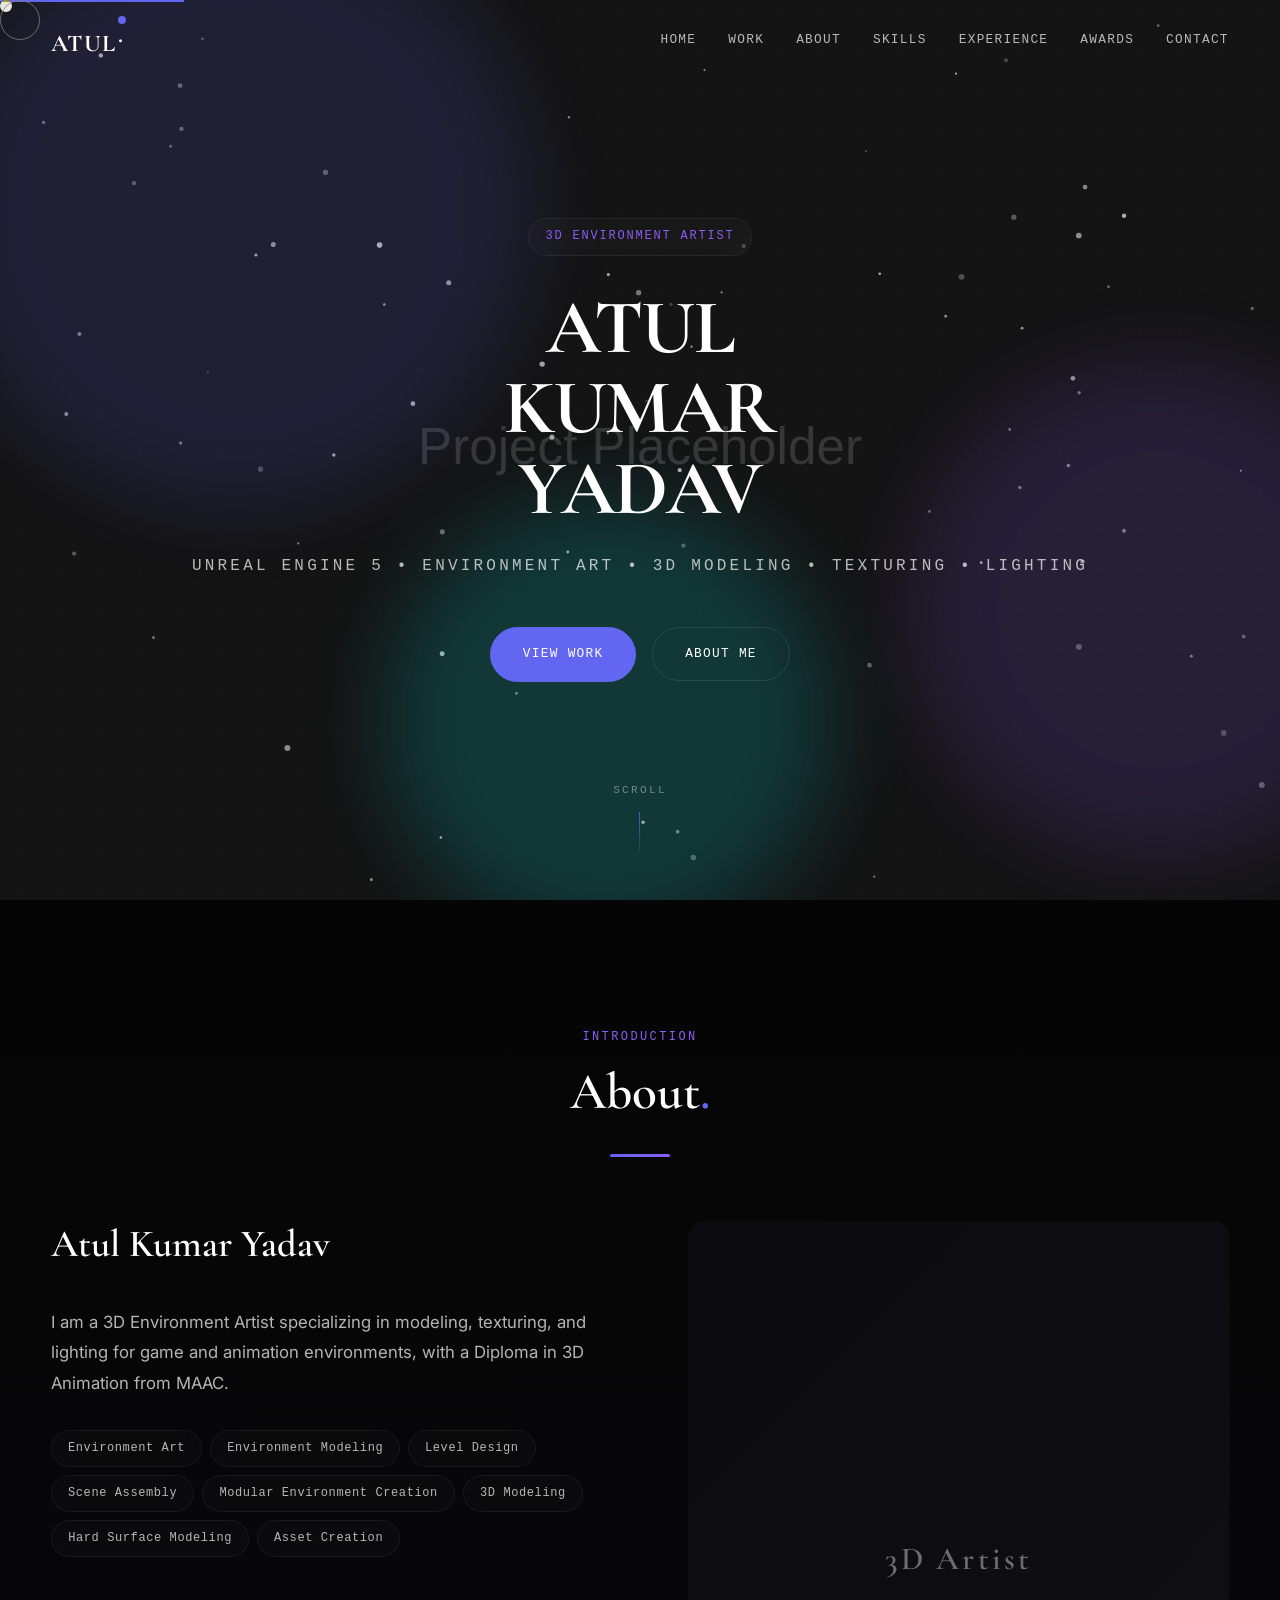
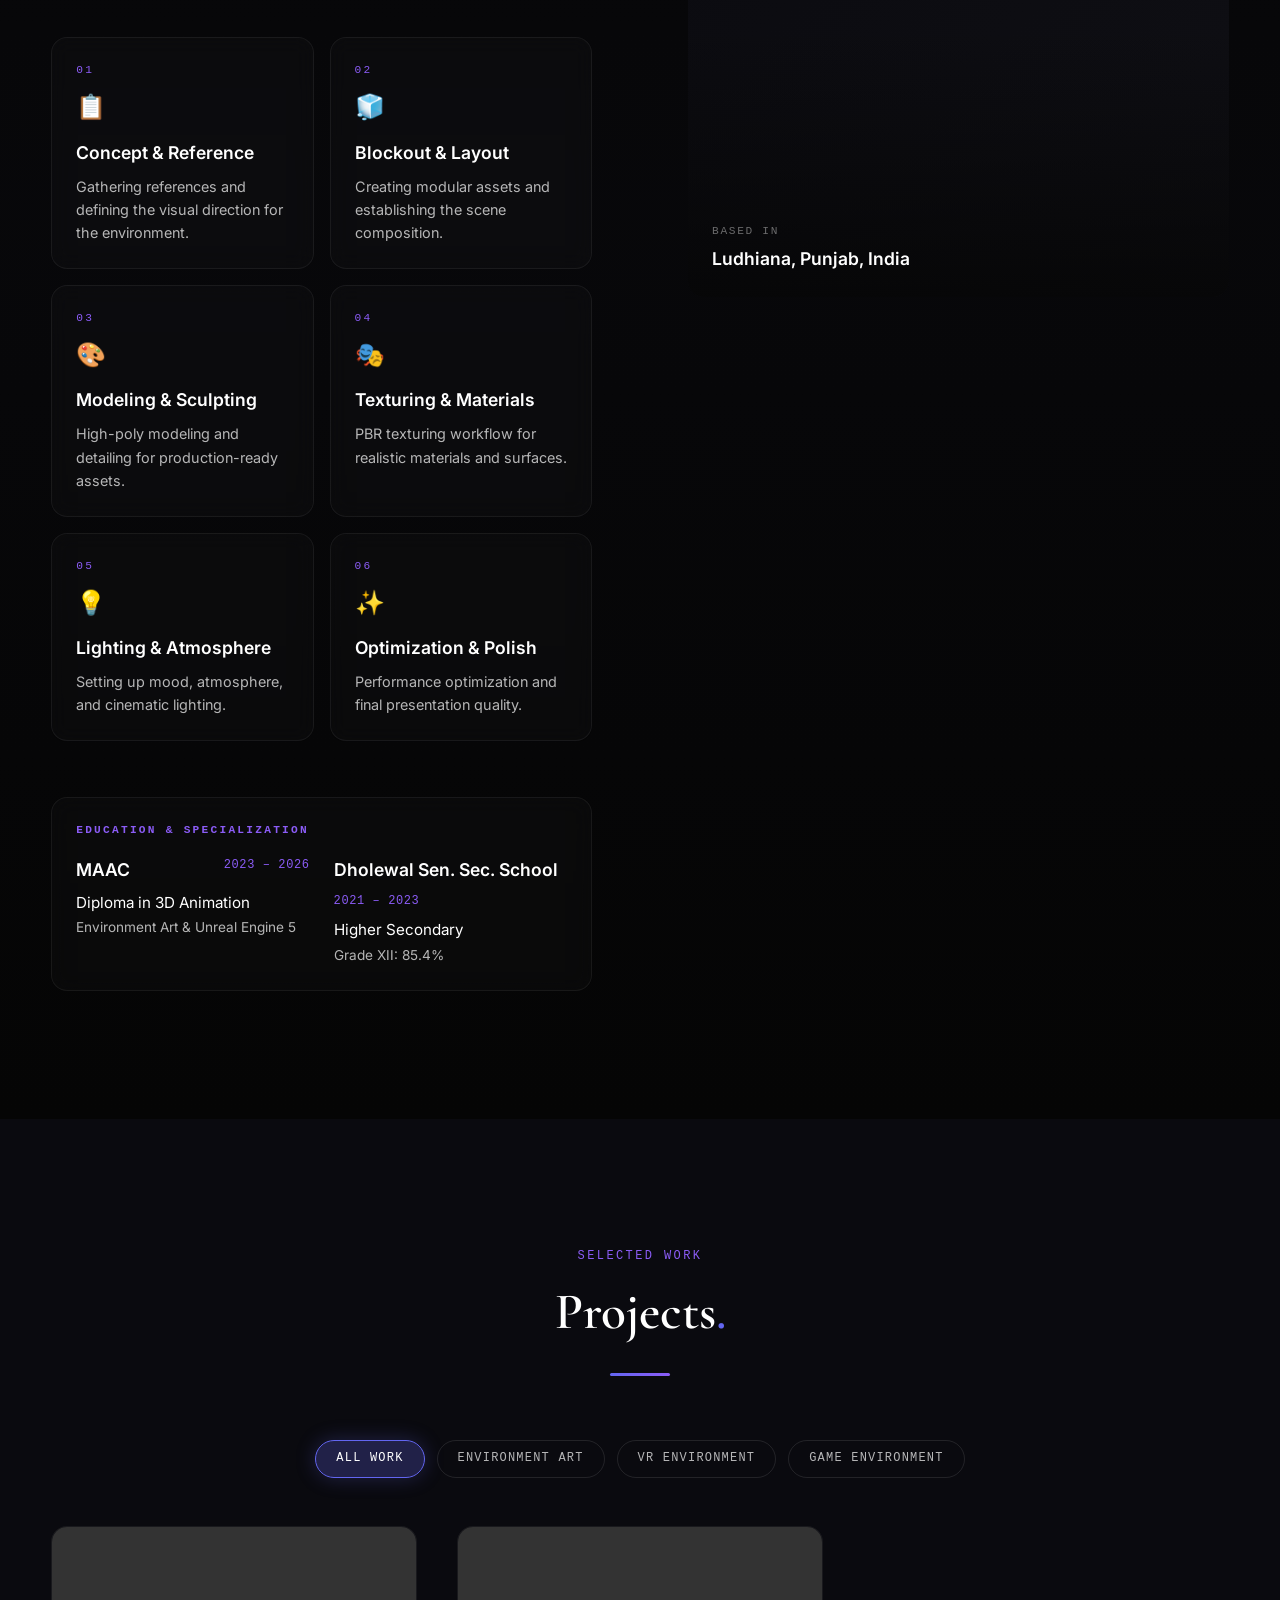
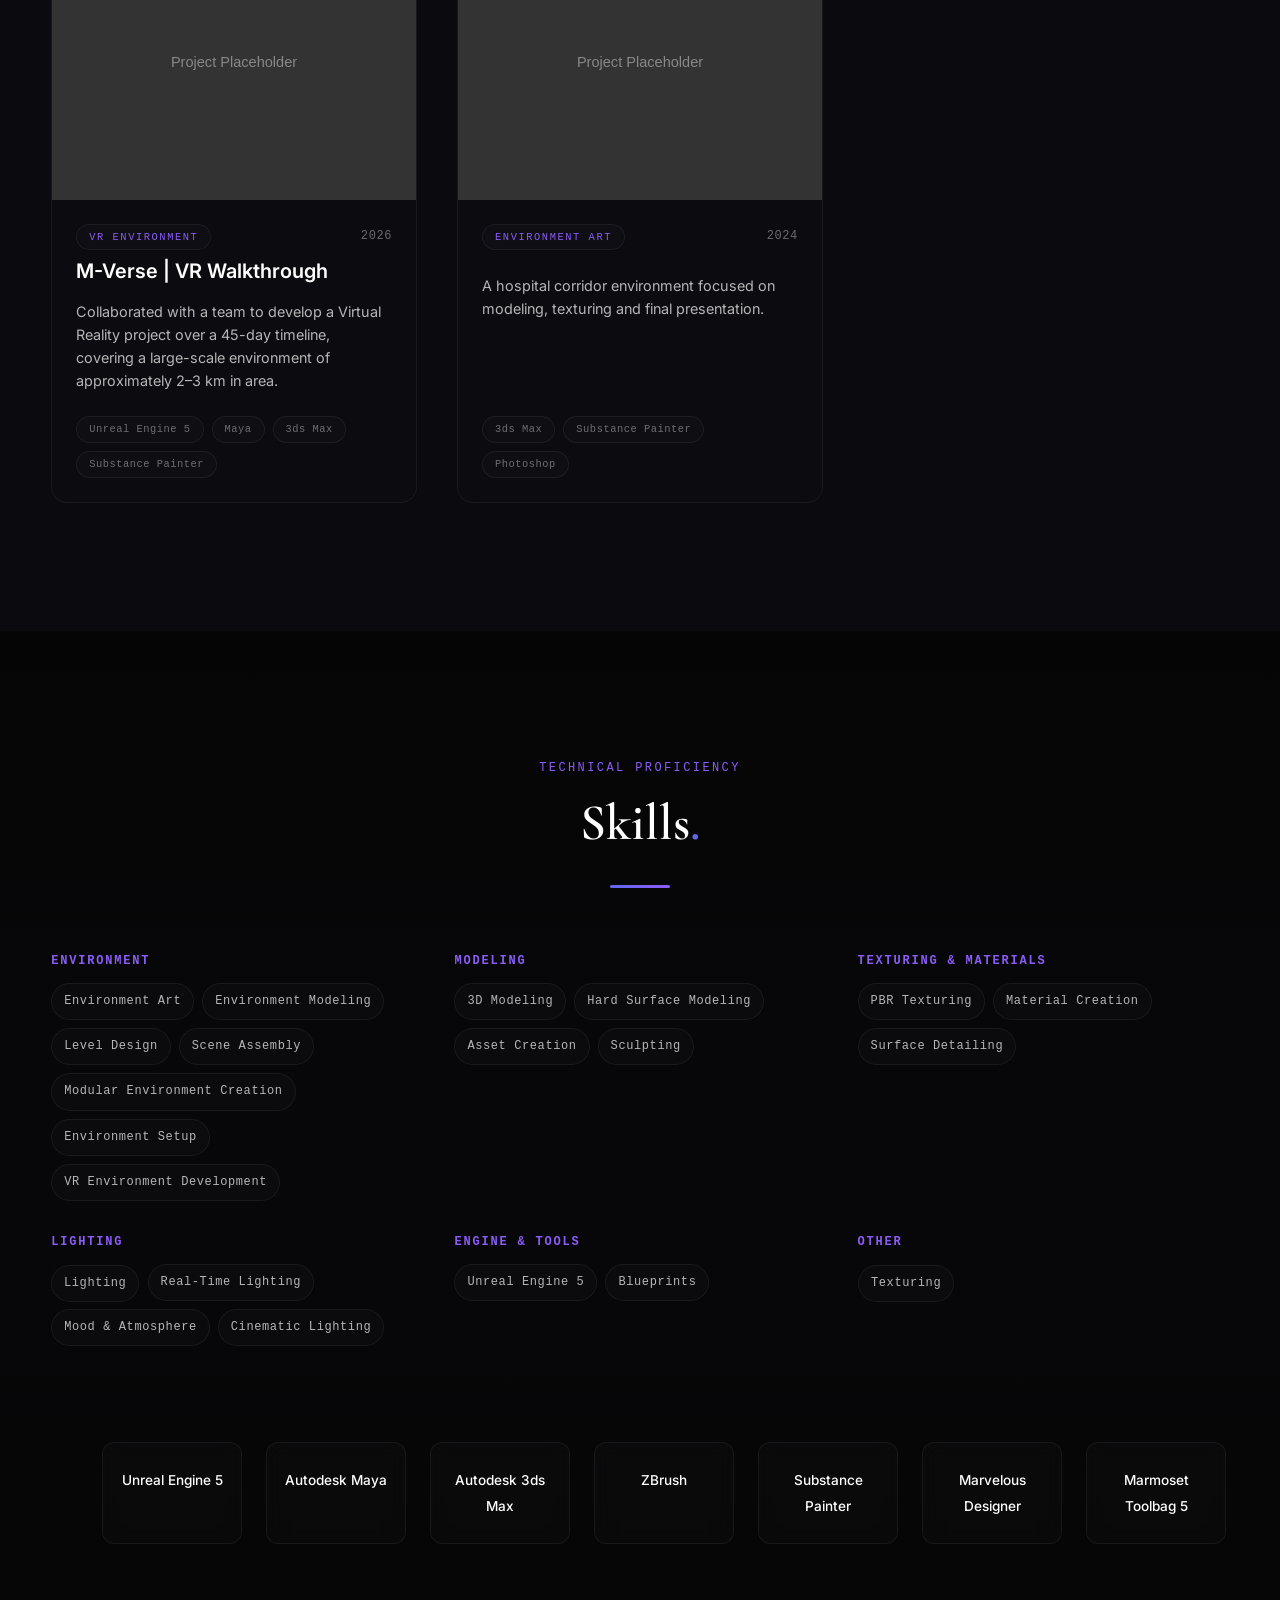
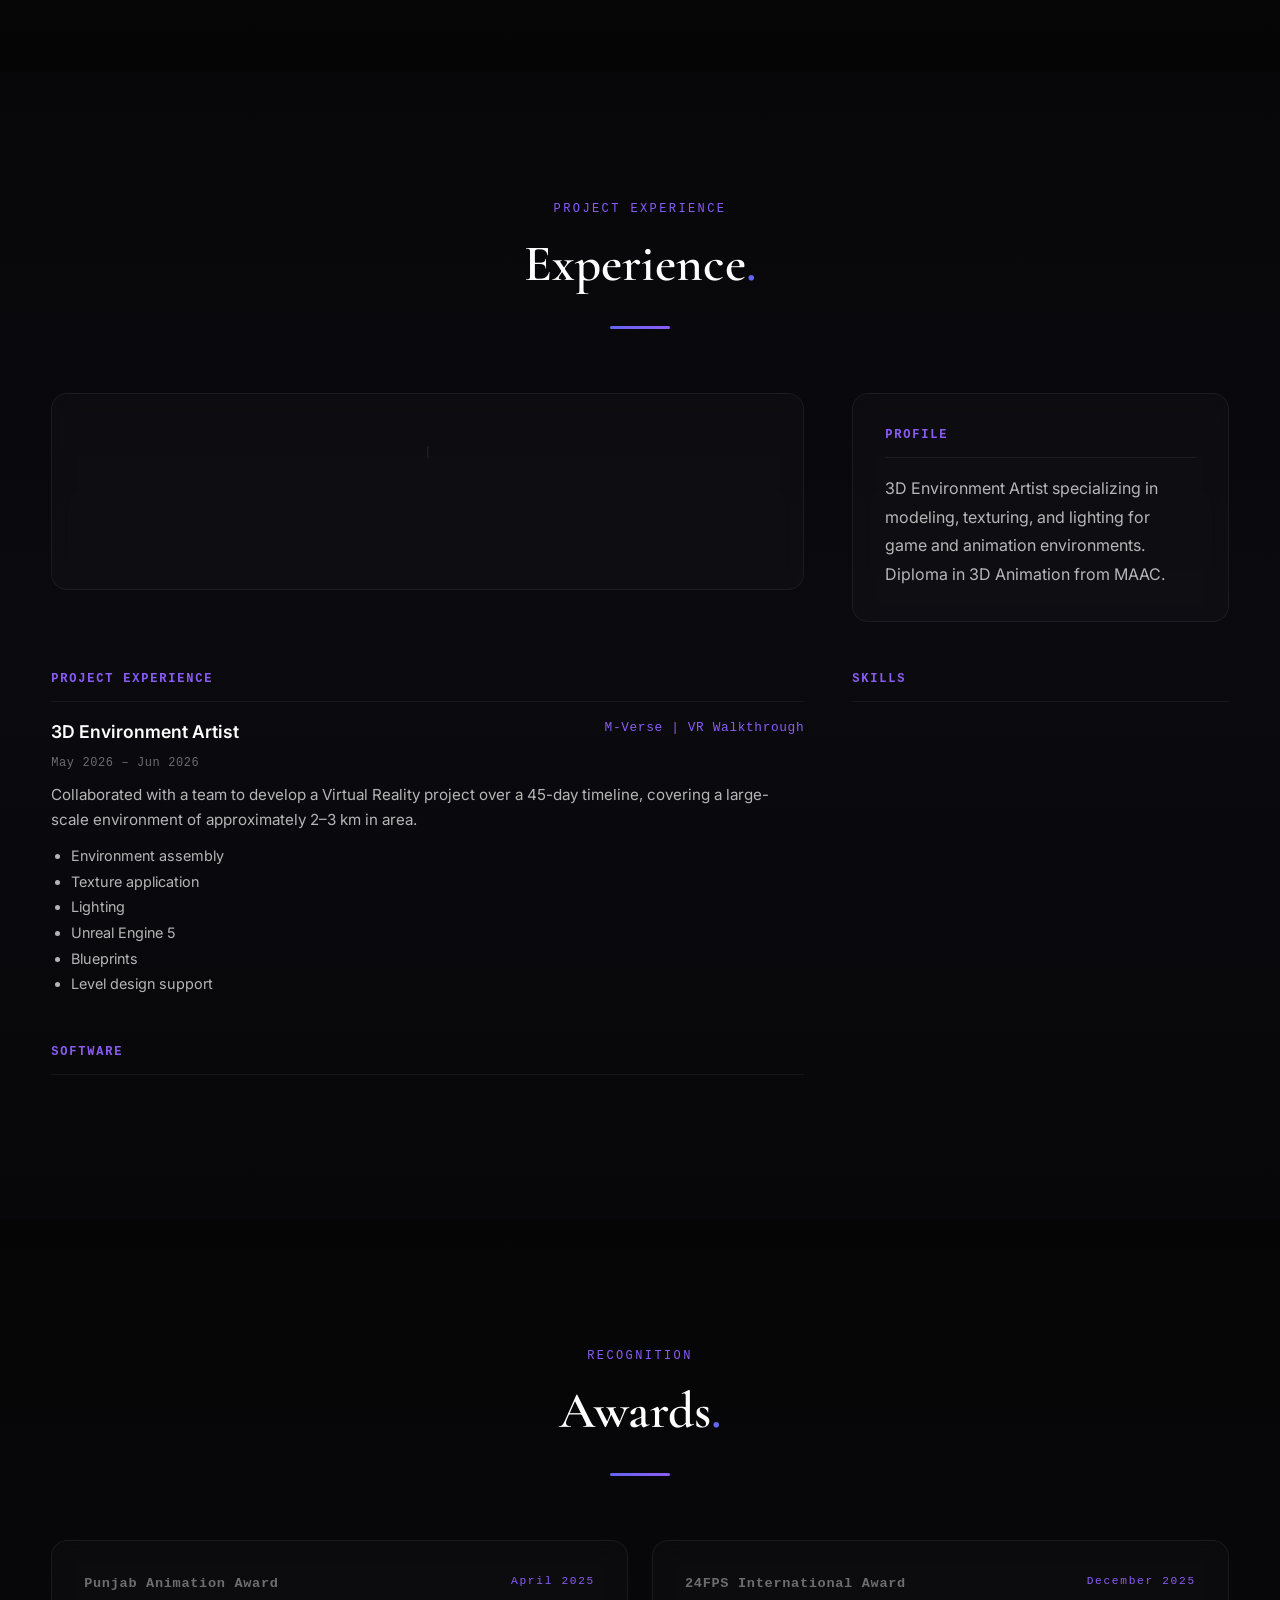
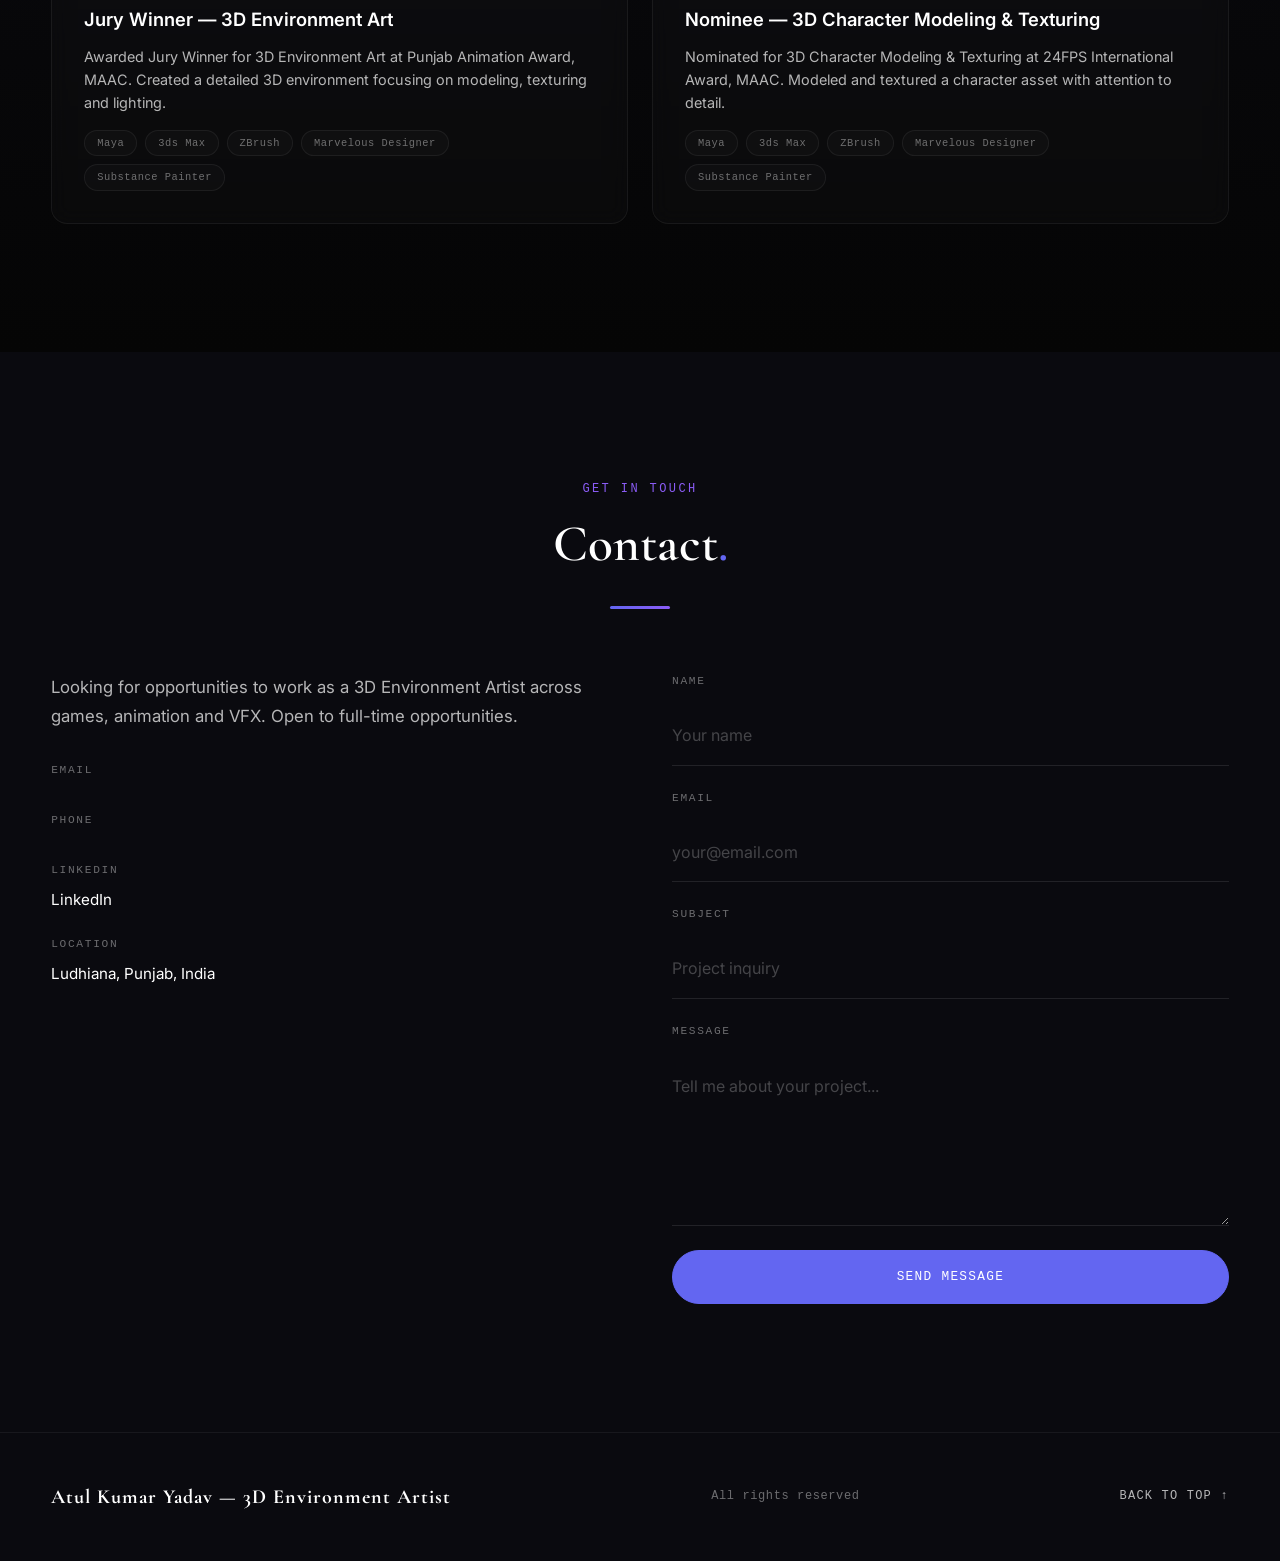
==== index.html @ aaf12989 "Updated portfolio" ====
<!DOCTYPE html>
<html lang="en">

<head>
    <meta charset="UTF-8">
    <meta name="viewport" content="width=device-width, initial-scale=1.0">
    <meta name="description" content="Atul Kumar Yadav — 3D Environment Artist specializing in Unreal Engine 5, 3D modeling, texturing, lighting and game environments.">
    <meta name="keywords" content="3D Environment Artist, Unreal Engine 5, 3D Modeling, Texturing, Lighting, Game Art, Environment Art, Atul Kumar Yadav">
    <meta name="author" content="Atul Kumar Yadav">
    <meta name="robots" content="index, follow">
    <meta property="og:title" content="Atul Kumar Yadav — 3D Environment Artist">
    <meta property="og:description" content="3D Environment Artist specializing in Unreal Engine 5, 3D modeling, texturing, lighting and game environments.">
    <meta property="og:type" content="website">
    <meta property="og:url" content="https://atulkumaryadav.com">
    <meta property="og:image" content="images/og-image.jpg">
    <meta name="twitter:card" content="summary_large_image">
    <meta name="twitter:title" content="Atul Kumar Yadav — 3D Environment Artist">
    <meta name="twitter:description" content="3D Environment Artist specializing in Unreal Engine 5, 3D modeling, texturing, lighting and game environments.">
    <title>Atul Kumar Yadav — 3D Environment Artist</title>
    <link rel="preconnect" href="https://fonts.googleapis.com">
    <link rel="preconnect" href="https://fonts.gstatic.com" crossorigin>
    <link href="https://fonts.googleapis.com/css2?family=Cormorant+Garamond:ital,wght@0,300;0,400;0,600;0,700;1,400&family=Inter:wght@200;300;400;500;600;700&display=swap" rel="stylesheet">
    <link rel="stylesheet" href="styles.css">
</head>

<body>
    <a href="#main-content" class="skip-link">Skip to main content</a>

    <div id="loader" class="loader" role="status" aria-label="Loading">
        <div class="loader-spinner">
            <div class="spinner-ring spinner-ring-outer"></div>
            <div class="spinner-ring spinner-ring-inner"></div>
        </div>
        <p id="loader-text" class="loader-text">Loading Experience</p>
    </div>

    <div id="cursor" class="cursor-follower" aria-hidden="true"></div>
    <div id="cursor-blur" class="cursor-dot" aria-hidden="true"></div>

    <div class="scroll-progress-bar" aria-hidden="true">
        <div id="scroll-progress" class="scroll-progress"></div>
    </div>

    <div id="particles" class="particles-container" aria-hidden="true"></div>

    <div class="ambient-glow" aria-hidden="true">
        <div class="glow glow-blue"></div>
        <div class="glow glow-purple"></div>
        <div class="glow glow-cyan"></div>
    </div>

    <nav id="navbar" class="navbar" role="navigation" aria-label="Main navigation">
        <a href="#hero" class="logo" aria-label="Atul Kumar Yadav - Home">
            <span class="logo-name">ATUL</span><span class="logo-dot">.</span>
        </a>
        <div class="nav-links">
            <a href="#hero" class="nav-link">Home</a>
            <a href="#work" class="nav-link">Work</a>
            <a href="#about" class="nav-link">About</a>
            <a href="#skills" class="nav-link">Skills</a>
            <a href="#resume" class="nav-link">Experience</a>
            <a href="#awards" class="nav-link">Awards</a>
            <a href="#contact" class="nav-link">Contact</a>
        </div>
        <button id="menu-btn" class="hamburger" aria-label="Toggle menu" aria-expanded="false" aria-controls="mobile-menu">
            <svg id="menu-icon" class="icon-menu" fill="none" stroke="currentColor" viewBox="0 0 24 24" aria-hidden="true">
                <path stroke-linecap="round" stroke-linejoin="round" stroke-width="1.5" d="M4 6h16M4 12h16M4 18h16"></path>
            </svg>
            <svg id="close-icon" class="icon-close hidden" aria-label="Close menu" fill="none" stroke="currentColor" viewBox="0 0 24 24" aria-hidden="true">
                <path stroke-linecap="round" stroke-linejoin="round" stroke-width="1.5" d="M6 18L18 6M6 6l12 12"></path>
            </svg>
        </button>
    </nav>

    <div id="mobile-menu" class="mobile-menu" aria-hidden="true">
        <div class="mobile-menu-bg">
            <div class="mobile-glow mobile-glow-blue"></div>
            <div class="mobile-glow mobile-glow-purple"></div>
        </div>
        <a href="#hero" class="mobile-link">Home</a>
        <a href="#work" class="mobile-link">Work</a>
        <a href="#about" class="mobile-link">About</a>
        <a href="#skills" class="mobile-link">Skills</a>
        <a href="#resume" class="mobile-link">Experience</a>
        <a href="#awards" class="mobile-link">Awards</a>
        <a href="#contact" class="mobile-link">Contact</a>
        <div class="mobile-divider"></div>
        <p class="mobile-year">Portfolio 2026</p>
    </div>

    <main id="main-content" role="main">

        <section id="hero" class="hero-section">
            <div class="video-container">
                <video id="hero-video" autoplay muted loop playsinline class="hero-video" poster="images/project-placeholder.svg" aria-hidden="true">
                    <source src="assets/Create_a_cinematic_photoreali.mp4" type="video/mp4">
                </video>
                <div class="video-overlay-bottom"></div>
                <div class="video-overlay-sides"></div>
            </div>

            <div id="hero-content" class="hero-content">
                <div class="hero-badge">
                    <span class="hero-badge-text">3D Environment Artist</span>
                </div>
                <h1 id="hero-title" class="hero-title">
                    <span class="title-line">ATUL</span>
                    <span class="title-line">KUMAR</span>
                    <span class="title-line">YADAV</span>
                </h1>
                <p id="hero-subtitle" class="hero-subtitle"></p>
                <div id="hero-cta" class="hero-cta">
                    <a href="#work" class="btn btn-primary-light">
                        <span class="btn-text">View Work</span>
                    </a>
                    <a href="#about" class="btn btn-outline-light">About Me</a>
                </div>
            </div>

            <div class="scroll-indicator" id="scroll-indicator" aria-hidden="true">
                <span class="scroll-text">Scroll</span>
                <div class="scroll-line">
                    <div class="scroll-line-inner"></div>
                </div>
            </div>
        </section>

        <section id="about" class="about-section">
            <div class="section-bg-gradient" aria-hidden="true"></div>
            <div class="section-container">
                <div class="section-header">
                    <span class="section-label">Introduction</span>
                    <h2 class="section-title">About<span class="title-dot">.</span></h2>
                    <div class="section-divider"></div>
                </div>
                <div class="about-grid">
                    <div class="about-content">
                        <h2 id="about-name" class="about-name"></h2>
                        <p id="about-bio" class="about-bio"></p>
                        <div id="about-tools" class="about-tools"></div>
                        <div id="skills-container" class="skills-container"></div>
                        <div id="process-container" class="process-container"></div>
                        <div class="education-card">
                            <h3 class="education-title">Education &amp; Specialization</h3>
                            <div id="education-content" class="education-content"></div>
                        </div>
                    </div>
                    <div class="about-image-wrapper">
                        <div class="about-image-container">
                            <div class="about-placeholder">
                                <span class="about-placeholder-text">3D Artist</span>
                            </div>
                            <img id="about-image" class="about-image" alt="Atul Kumar Yadav - 3D Environment Artist" loading="lazy" style="display:none;">
                            <div class="about-image-overlay"></div>
                            <div class="about-image-info">
                                <p class="about-image-label">Based in</p>
                                <p id="about-location" class="about-image-name"></p>
                            </div>
                        </div>
                    </div>
                </div>
            </div>
        </section>

        <section id="work" class="section-projects">
            <div class="section-container">
                <div class="section-header">
                    <span class="section-label">Selected Work</span>
                    <h2 class="section-title">Projects<span class="title-dot">.</span></h2>
                    <div class="section-divider"></div>
                </div>
                <div id="category-filters" class="category-filters"></div>
                <div id="projects-container" aria-live="polite" class="projects-grid"></div>
                <div id="projects-empty" class="projects-empty hidden">
                    <p class="projects-empty-text">Projects will appear here once loaded.</p>
                </div>
            </div>
        </section>

        <section id="skills" class="section-skills">
            <div class="section-bg-gradient" aria-hidden="true"></div>
            <div class="section-container">
                <div class="section-header">
                    <span class="section-label">Technical Proficiency</span>
                    <h2 class="section-title">Skills<span class="title-dot">.</span></h2>
                    <div class="section-divider"></div>
                </div>
                <div id="skills-categories" class="skills-categories"></div>
                <div class="marquee-section">
                    <div class="marquee-container">
                        <div id="software-marquee" class="marquee-track"></div>
                    </div>
                </div>
            </div>
        </section>

        <section id="resume" class="section-resume">
            <div class="section-bg-gradient" aria-hidden="true"></div>
            <div class="section-container">
                <div class="section-header">
                    <span class="section-label">Project Experience</span>
                    <h2 class="section-title">Experience<span class="title-dot">.</span></h2>
                    <div class="section-divider"></div>
                </div>
                <div class="resume-grid">
                    <div class="resume-header resume-card">
                        <h3 id="resume-name" class="resume-name"></h3>
                        <p id="resume-title" class="resume-job-title"></p>
                        <div class="resume-contact">
                            <span id="resume-email" class="resume-contact-item"></span>
                            <span class="resume-contact-separator">|</span>
                            <span id="resume-location" class="resume-contact-item"></span>
                        </div>
                    </div>
                    <div class="resume-summary resume-card">
                        <h4 class="resume-section-title">Profile</h4>
                        <p id="resume-summary" class="resume-summary-text"></p>
                    </div>
                    <div class="resume-experience resume-section-animate" data-animate-stagger="120">
                        <h4 class="resume-section-title">Project Experience</h4>
                        <div id="resume-experience-list" class="resume-experience-list"></div>
                    </div>
                    <div class="resume-skills resume-section-animate" data-animate-stagger="100">
                        <h4 class="resume-section-title">Skills</h4>
                        <div id="resume-skills-list" class="skills-container"></div>
                    </div>
                    <div class="resume-software resume-section-animate" data-animate-stagger="100">
                        <h4 class="resume-section-title">Software</h4>
                        <div id="resume-software-list" class="software-list"></div>
                    </div>
                </div>
            </div>
        </section>

        <section id="awards" class="section-awards">
            <div class="section-bg-gradient" aria-hidden="true"></div>
            <div class="section-container">
                <div class="section-header">
                    <span class="section-label">Recognition</span>
                    <h2 class="section-title">Awards<span class="title-dot">.</span></h2>
                    <div class="section-divider"></div>
                </div>
                <div id="awards-container" class="awards-container">
                    <div id="awards-list" class="awards-list"></div>
                </div>
            </div>
        </section>

        <section id="contact" class="section-contact">
            <div class="section-container">
                <div class="section-header">
                    <span class="section-label">Get In Touch</span>
                    <h2 class="section-title">Contact<span class="title-dot">.</span></h2>
                    <div class="section-divider"></div>
                </div>
                <div class="contact-grid">
                    <div class="contact-info">
                        <p class="contact-description">
                            Looking for opportunities to work as a 3D Environment Artist across games, animation and VFX. Open to full-time opportunities.
                        </p>
                        <div class="contact-details">
                            <div class="contact-item">
                                <p class="contact-label">Email</p>
                                <a id="contact-email" href="mailto:" class="contact-link"></a>
                            </div>
                            <div class="contact-item">
                                <p class="contact-label">Phone</p>
                                <a id="contact-phone" href="tel:" class="contact-link"></a>
                            </div>
                            <div class="contact-item">
                                <p class="contact-label">LinkedIn</p>
                                <a id="contact-linkedin" href="#" target="_blank" rel="noopener noreferrer" class="contact-link"></a>
                            </div>
                            <div class="contact-item">
                                <p class="contact-label">Location</p>
                                <p id="contact-location" class="contact-location-text"></p>
                            </div>
                        </div>
                        <div id="contact-socials" class="contact-socials"></div>
                    </div>
                    <div class="contact-form-wrapper">
                        <form id="contact-form" class="contact-form" aria-label="Contact form">
                            <div class="form-group">
                                <label for="name" class="form-label">Name</label>
                                <input type="text" id="name" name="name" required class="form-input" placeholder="Your name">
                            </div>
                            <div class="form-group">
                                <label for="email" class="form-label">Email</label>
                                <input type="email" id="email" name="email" required class="form-input" placeholder="your@email.com">
                            </div>
                            <div class="form-group">
                                <label for="subject" class="form-label">Subject</label>
                                <input type="text" id="subject" name="subject" required class="form-input" placeholder="Project inquiry">
                            </div>
                            <div class="form-group">
                                <label for="message" class="form-label">Message</label>
                                <textarea id="message" name="message" rows="5" required class="form-textarea" placeholder="Tell me about your project..."></textarea>
                            </div>
                            <button type="submit" class="btn btn-submit">
                                <span class="btn-text">Send Message</span>
                            </button>
                        </form>
                    </div>
                </div>
            </div>
        </section>

    </main>

    <div id="project-detail-modal" class="project-detail-overlay" style="display:none;" role="dialog" aria-modal="true" aria-label="Project detail">
        <div class="project-detail-content">
            <button class="project-detail-close" aria-label="Close project detail">&times;</button>
            <div class="project-detail-layout">
                <div class="project-detail-media"></div>
                <div class="project-detail-sidebar">
                    <div class="project-detail-info"></div>
                    <div class="project-detail-gallery"></div>
                    <div class="project-detail-video"></div>
                </div>
            </div>
        </div>
    </div>

    <footer class="footer">
        <div class="footer-content">
            <p class="footer-brand">Atul Kumar Yadav — 3D Environment Artist</p>
            <p class="footer-copy">All rights reserved</p>
            <a href="#hero" class="footer-back-to-top" aria-label="Back to top">Back to top &uarr;</a>
        </div>
    </footer>

    <script>
        (function() {
            var MAX_WAIT = 8000;
            var startTime = Date.now();
            function forceHide() {
                var loader = document.getElementById('loader');
                if (!loader) return;
                var elapsed = Date.now() - startTime;
                if (elapsed > MAX_WAIT && !loader.classList.contains('hidden')) {
                    console.warn('[Fallback] Force-hiding loader after ' + elapsed + 'ms');
                    loader.classList.add('hidden');
                    setTimeout(function() {
                        if (loader) loader.style.display = 'none';
                    }, 800);
                }
            }
            var interval = setInterval(function() {
                var loader = document.getElementById('loader');
                if (!loader || loader.classList.contains('hidden')) {
                    clearInterval(interval);
                    return;
                }
                forceHide();
            }, 500);
            setTimeout(function() {
                clearInterval(interval);
                forceHide();
            }, MAX_WAIT);
        })();
    </script>

    <script src="app.js?v=3"></script>
</body>
</html>
---- styles.css ----
/* ==========================================================================
   ATUL KUMAR YADAV � Premium 3D Environment Artist Portfolio
   Complete Stylesheet v2.0 (Corrected for index.html + app.js)
   ========================================================================== */

/* ==========================================================================
   1. CSS VARIABLES & RESET
   ========================================================================== */

:root {
  /* Colors */
  --bg-primary: #050505;
  --bg-secondary: #0a0a0f;
  --bg-tertiary: #0f0f14;
  --bg-card: rgba(12, 12, 18, 0.6);
  --text-primary: #ffffff;
  --text-secondary: rgba(255, 255, 255, 0.7);
  --text-muted: rgba(255, 255, 255, 0.4);
  --accent: #6366f1;
  --accent-dark: #4f46e5;
  --accent-light: #8b5cf6;
  --accent-glow: rgba(99, 102, 241, 0.25);
  --border-subtle: rgba(255, 255, 255, 0.06);
  --border-light: rgba(255, 255, 255, 0.1);
  --glass-bg: rgba(255, 255, 255, 0.02);
  --glass-border: rgba(255, 255, 255, 0.06);

  /* Typography */
  --font-sans: 'Inter', -apple-system, BlinkMacSystemFont, 'Segoe UI', sans-serif;
  --font-display: 'Cormorant Garamond', Georgia, 'Times New Roman', serif;
  --font-mono: 'SF Mono', 'Fira Code', Consolas, Monaco, monospace;

  /* Spacing */
  --space-1: 4px;
  --space-2: 8px;
  --space-3: 12px;
  --space-4: 16px;
  --space-5: 20px;
  --space-6: 24px;
  --space-8: 32px;
  --space-10: 40px;
  --space-12: 48px;
  --space-16: 64px;
  --space-20: 80px;
  --space-24: 96px;
  --space-32: 128px;
  --space-48: 192px;

  /* Layout */
  --container-max: 1400px;
  --container-padding: clamp(1rem, 4vw, 4rem);
  --navbar-height: 80px;
  --section-padding: clamp(4rem, 8vw, 10rem);

  /* Transitions */
  --ease-out: cubic-bezier(0.16, 1, 0.3, 1);
  --ease-in-out: cubic-bezier(0.65, 0, 0.35, 1);
  --ease-spring: cubic-bezier(0.34, 1.56, 0.64, 1);
  --duration-fast: 150ms;
  --duration-normal: 300ms;
  --duration-slow: 500ms;
  --duration-slower: 800ms;

  /* Effects */
  --blur-sm: blur(8px);
  --blur-md: blur(20px);
  --blur-lg: blur(40px);
  --radius-sm: 8px;
  --radius-md: 12px;
  --radius-lg: 16px;
  --radius-xl: 24px;
  --radius-full: 9999px;

  /* Z-index scale */
  --z-base: 1;
  --z-dropdown: 100;
  --z-sticky: 200;
  --z-modal: 500;
  --z-loader: 9999;
  --z-cursor: 10000;
}

/* Reset */
*, *::before, *::after {
  box-sizing: border-box;
  margin: 0;
  padding: 0;
}

html {
  scroll-behavior: smooth;
  -webkit-font-smoothing: antialiased;
  -moz-osx-font-smoothing: grayscale;
  text-rendering: optimizeLegibility;
}

body {
  font-family: var(--font-sans);
  background-color: var(--bg-primary);
  color: var(--text-primary);
  line-height: 1.6;
  overflow-x: hidden;
  min-height: 100vh;
  cursor: none;
}

img, video, iframe {
  display: block;
  max-width: 100%;
  height: auto;
}

a {
  color: inherit;
  text-decoration: none;
  cursor: none;
}

ul, ol {
  list-style: none;
}

button, input, textarea, select {
  font: inherit;
  color: inherit;
  background: none;
  border: none;
  outline: none;
  cursor: none;
}

::selection {
  background-color: var(--accent);
  color: var(--text-primary);
}

/* Scrollbar */
::-webkit-scrollbar {
  width: 6px;
}

::-webkit-scrollbar-track {
  background: var(--bg-primary);
}

::-webkit-scrollbar-thumb {
  background: var(--accent);
  border-radius: var(--radius-full);
}

::-webkit-scrollbar-thumb:hover {
  background: var(--accent-light);
}

/* ==========================================================================
   2. SKIP LINK & UTILITIES
   ========================================================================== */

.skip-link {
  position: absolute;
  top: -40px;
  left: 0;
  background: var(--accent);
  color: var(--text-primary);
  padding: var(--space-2) var(--space-4);
  z-index: var(--z-loader);
  transition: top var(--duration-fast) var(--ease-out);
}

.skip-link:focus {
  top: 0;
}

.hidden {
  display: none !important;
}

.sr-only {
  position: absolute;
  width: 1px;
  height: 1px;
  padding: 0;
  margin: -1px;
  overflow: hidden;
  clip: rect(0, 0, 0, 0);
  white-space: nowrap;
  border-width: 0;
}

.text-gradient {
  background: linear-gradient(135deg, var(--accent), var(--accent-light));
  -webkit-background-clip: text;
  -webkit-text-fill-color: transparent;
  background-clip: text;
}

.glass {
  background: var(--glass-bg);
  border: 1px solid var(--glass-border);
  backdrop-filter: blur(10px);
  -webkit-backdrop-filter: blur(10px);
}

.truncate {
  overflow: hidden;
  text-overflow: ellipsis;
  white-space: nowrap;
}

.relative {
  position: relative;
}

.overflow-hidden {
  overflow: hidden;
}

.rounded-full {
  border-radius: var(--radius-full);
}

/* ==========================================================================
   3. LOADER
   ========================================================================== */

.loader {
  position: fixed;
  inset: 0;
  z-index: var(--z-loader);
  background-color: var(--bg-primary);
  display: flex;
  flex-direction: column;
  align-items: center;
  justify-content: center;
  transition: opacity var(--duration-slow) var(--ease-out),
              visibility var(--duration-slow) var(--ease-out);
  opacity: 1;
  visibility: visible;
}

.loader.loader-hidden,
.loader.hidden {
  opacity: 0;
  visibility: hidden;
  pointer-events: none;
}

.loader-spinner {
  position: relative;
  width: 80px;
  height: 80px;
  margin-bottom: var(--space-8);
}

.spinner-ring {
  position: absolute;
  inset: 0;
  border-radius: var(--radius-full);
  border: 2px solid transparent;
  animation: loaderSpin 1.2s linear infinite;
}

.spinner-ring-outer {
  border-top-color: var(--accent);
  border-right-color: var(--accent);
  animation-duration: 1.5s;
}

.spinner-ring-inner {
  inset: 12px;
  border-bottom-color: var(--accent-light);
  border-left-color: var(--accent-light);
  animation-duration: 1s;
  animation-direction: reverse;
}

.spinner-ring-core {
  inset: 24px;
  border-top-color: var(--accent);
  border-right-color: var(--accent);
  animation-duration: 0.8s;
}

.loader-text {
  font-family: var(--font-mono);
  font-size: 0.75rem;
  letter-spacing: 0.4em;
  text-transform: uppercase;
  color: var(--text-muted);
  animation: loaderPulse 1.5s ease-in-out infinite;
}

/* ==========================================================================
   4. CUSTOM CURSOR
   ========================================================================== */

.cursor-follower {
  position: fixed;
  top: 0;
  left: 0;
  z-index: var(--z-cursor);
  pointer-events: none;
  mix-blend-mode: difference;
  width: 40px;
  height: 40px;
  border: 1px solid rgba(255, 255, 255, 0.4);
  border-radius: var(--radius-full);
  transform: translate(-50%, -50%);
  transition: width var(--duration-normal) var(--ease-out),
              height var(--duration-normal) var(--ease-out),
              border-color var(--duration-normal) var(--ease-out),
              background-color var(--duration-normal) var(--ease-out);
  opacity: 0;
}

.cursor-dot {
  position: fixed;
  top: 0;
  left: 0;
  z-index: var(--z-cursor);
  pointer-events: none;
  mix-blend-mode: difference;
  width: 12px;
  height: 12px;
  background-color: var(--text-primary);
  border-radius: var(--radius-full);
  transform: translate(-50%, -50%);
  transition: width var(--duration-normal) var(--ease-out),
              height var(--duration-normal) var(--ease-out),
              background-color var(--duration-normal) var(--ease-out);
  opacity: 0;
}

.cursor-follower.cursor-hover,
.cursor-follower.hover {
  width: 60px;
  height: 60px;
  border-color: var(--accent-light);
  background-color: var(--accent-glow);
}

.cursor-dot.cursor-hover,
.cursor-dot.hover {
  width: 6px;
  height: 6px;
  background-color: var(--accent-light);
}

/* Hide cursor on touch devices */
@media (pointer: coarse) {
  .cursor-follower,
  .cursor-dot {
    display: none !important;
  }

  body,
  a,
  button,
  input,
  textarea {
    cursor: auto;
  }
}

/* ==========================================================================
   5. SCROLL PROGRESS
   ========================================================================== */

.scroll-progress-bar {
  position: fixed;
  top: 0;
  left: 0;
  width: 100%;
  height: 3px;
  z-index: var(--z-sticky);
  background: transparent;
  pointer-events: none;
}

.scroll-progress {
  height: 100%;
  width: 0%;
  background: linear-gradient(90deg, var(--accent), var(--accent-light), var(--accent));
  transition: width 100ms linear;
  box-shadow: 0 0 10px var(--accent-glow);
}

/* ==========================================================================
   6. PARTICLES & AMBIENT GLOW
   ========================================================================== */

.particles-container {
  position: fixed;
  inset: 0;
  z-index: 0;
  pointer-events: none;
  overflow: hidden;
}

.particles-container canvas {
  position: absolute;
  top: 0;
  left: 0;
  width: 100%;
  height: 100%;
}

.particles-container::before {
  content: '';
  position: absolute;
  inset: -50%;
  width: 200%;
  height: 200%;
  background-image: radial-gradient(circle, var(--border-light) 1px, transparent 1px);
  background-size: 40px 40px;
  opacity: 0.3;
  animation: dotsDrift 60s linear infinite;
  pointer-events: none;
}

@keyframes dotsDrift {
  0% { transform: translate(0, 0); }
  25% { transform: translate(-2%, -1%); }
  50% { transform: translate(-1%, -2%); }
  75% { transform: translate(1%, -1%); }
  100% { transform: translate(0, 0); }
}

.ambient-glow {
  position: fixed;
  inset: 0;
  z-index: 0;
  pointer-events: none;
  overflow: hidden;
}

.glow {
  position: absolute;
  border-radius: var(--radius-full);
  filter: var(--blur-lg);
  opacity: 0.15;
  animation: glowPulse 8s ease-in-out infinite;
}

.glow-blue {
  top: -10%;
  left: -5%;
  width: 50vw;
  height: 50vw;
  max-width: 600px;
  max-height: 600px;
  background: var(--accent);
  animation-delay: 0s;
}

.glow-purple {
  top: 40%;
  right: -10%;
  width: 40vw;
  height: 40vw;
  max-width: 500px;
  max-height: 500px;
  background: var(--accent-light);
  animation-delay: -3s;
}

.glow-cyan {
  bottom: -5%;
  left: 30%;
  width: 35vw;
  height: 35vw;
  max-width: 450px;
  max-height: 450px;
  background: cyan;
  animation-delay: -6s;
}

@keyframes glowPulse {
  0%, 100% {
    transform: scale(1) translate(0, 0);
    opacity: 0.1;
  }
  33% {
    transform: scale(1.1) translate(2%, -1%);
    opacity: 0.18;
  }
  66% {
    transform: scale(0.95) translate(-1%, 2%);
    opacity: 0.12;
  }
}

/* ==========================================================================
   7. NAVIGATION
   ========================================================================== */

.navbar {
  position: fixed;
  top: 0;
  left: 0;
  right: 0;
  height: var(--navbar-height);
  z-index: var(--z-sticky);
  display: flex;
  align-items: center;
  justify-content: space-between;
  padding: 0 var(--container-padding);
  transition: background-color var(--duration-slow) var(--ease-out),
              backdrop-filter var(--duration-slow) var(--ease-out),
              box-shadow var(--duration-slow) var(--ease-out);
  background-color: transparent;
}

.navbar.scrolled {
  background-color: rgba(5, 5, 5, 0.8);
  backdrop-filter: var(--blur-md);
  -webkit-backdrop-filter: var(--blur-md);
  box-shadow: 0 1px 0 var(--border-subtle);
}

.navbar .logo {
  font-family: var(--font-display);
  font-size: 1.5rem;
  font-weight: 700;
  letter-spacing: 0.05em;
  color: var(--text-primary);
  position: relative;
  display: inline-block;
}

.navbar .logo-name {
  display: inline-block;
}

.navbar .logo-dot {
  display: inline-block;
  width: 8px;
  height: 8px;
  background-color: var(--accent);
  border-radius: var(--radius-full);
  margin-left: 2px;
  vertical-align: super;
  animation: logoDotPulse 2s ease-in-out infinite;
}

@keyframes logoDotPulse {
  0%, 100% {
    transform: scale(1);
    box-shadow: 0 0 0 0 var(--accent-glow);
  }
  50% {
    transform: scale(1.3);
    box-shadow: 0 0 0 8px transparent;
  }
}

.nav-links {
  display: flex;
  align-items: center;
  gap: var(--space-8);
}

.nav-link {
  font-family: var(--font-mono);
  font-size: 0.8rem;
  letter-spacing: 0.1em;
  text-transform: uppercase;
  color: var(--text-secondary);
  position: relative;
  padding: var(--space-2) 0;
  transition: color var(--duration-normal) var(--ease-out);
}

.nav-link::after {
  content: '';
  position: absolute;
  bottom: 0;
  left: 0;
  width: 0;
  height: 1px;
  background: linear-gradient(90deg, var(--accent), var(--accent-light));
  transition: width var(--duration-normal) var(--ease-out);
}

.nav-link:hover,
.nav-link.active {
  color: var(--text-primary);
}

.nav-link:hover::after,
.nav-link.active::after {
  width: 100%;
}

.hamburger {
  display: none;
  flex-direction: column;
  gap: 5px;
  padding: var(--space-3);
  cursor: none;
  z-index: calc(var(--z-modal) + 1);
  background: none;
  border: none;
}

.hamburger span {
  display: block;
  width: 24px;
  height: 2px;
  background-color: var(--text-primary);
  transition: transform var(--duration-normal) var(--ease-out),
              opacity var(--duration-normal) var(--ease-out);
  transform-origin: center;
}

.hamburger.active span:nth-child(1) {
  transform: rotate(45deg) translate(5px, 5px);
}

.hamburger.active span:nth-child(2) {
  opacity: 0;
  transform: scaleX(0);
}

.hamburger.active span:nth-child(3) {
  transform: rotate(-45deg) translate(5px, -5px);
}

.icon-menu,
.icon-close {
  display: block;
  width: 24px;
  height: 24px;
  color: var(--text-primary);
}

.icon-close.hidden {
  display: none;
}

.mobile-menu {
  position: fixed;
  inset: 0;
  z-index: var(--z-modal);
  background-color: rgba(5, 5, 5, 0.95);
  backdrop-filter: var(--blur-lg);
  -webkit-backdrop-filter: var(--blur-lg);
  display: flex;
  flex-direction: column;
  align-items: center;
  justify-content: center;
  gap: var(--space-8);
  opacity: 0;
  visibility: hidden;
  transition: opacity var(--duration-slow) var(--ease-out),
              visibility var(--duration-slow) var(--ease-out);
}

.mobile-menu.active {
  opacity: 1;
  visibility: visible;
}

.mobile-menu-bg {
  position: absolute;
  inset: 0;
  overflow: hidden;
  pointer-events: none;
}

.mobile-glow {
  position: absolute;
  border-radius: var(--radius-full);
  filter: var(--blur-lg);
  opacity: 0.15;
}

.mobile-glow-blue {
  top: -10%;
  left: -5%;
  width: 50vw;
  height: 50vw;
  max-width: 600px;
  max-height: 600px;
  background: var(--accent);
}

.mobile-glow-purple {
  top: 40%;
  right: -10%;
  width: 40vw;
  height: 40vw;
  max-width: 500px;
  max-height: 500px;
  background: var(--accent-light);
}

.mobile-link {
  font-family: var(--font-display);
  font-size: clamp(2rem, 5vw, 3.5rem);
  font-weight: 600;
  color: var(--text-secondary);
  transition: color var(--duration-normal) var(--ease-out),
              transform var(--duration-normal) var(--ease-out);
  display: block;
  position: relative;
  z-index: 1;
}

.mobile-link:hover {
  color: var(--text-primary);
  transform: translateX(10px);
}

.mobile-divider {
  width: 60px;
  height: 1px;
  background: var(--border-light);
  margin: var(--space-4) 0;
}

.mobile-year {
  font-family: var(--font-mono);
  font-size: 0.75rem;
  letter-spacing: 0.2em;
  text-transform: uppercase;
  color: var(--text-muted);
  position: relative;
  z-index: 1;
}

/* ==========================================================================
   8. HERO SECTION
   ========================================================================== */

.hero-section {
  position: relative;
  min-height: 100vh;
  display: flex;
  align-items: center;
  justify-content: center;
  overflow: hidden;
  padding: var(--space-16) var(--container-padding);
}

.video-container {
  position: absolute;
  inset: 0;
  z-index: -2;
  overflow: hidden;
}

.hero-video {
  width: 100%;
  height: 100%;
  object-fit: cover;
  filter: brightness(0.4) saturate(0.8);
}

.video-overlay-bottom {
  position: absolute;
  inset: 0;
  z-index: -1;
  background: linear-gradient(
    180deg,
    rgba(5, 5, 5, 0.3) 0%,
    rgba(5, 5, 5, 0.5) 50%,
    rgba(5, 5, 5, 0.95) 100%
  );
  pointer-events: none;
}

.video-overlay-sides {
  position: absolute;
  inset: 0;
  z-index: -1;
  background: radial-gradient(
    ellipse at center,
    transparent 40%,
    rgba(5, 5, 5, 0.8) 100%
  );
  pointer-events: none;
}

.hero-content {
  position: relative;
  z-index: 1;
  text-align: center;
  max-width: 900px;
  animation: fadeInUp var(--duration-slower) var(--ease-out);
}

.hero-badge {
  display: inline-flex;
  align-items: center;
  gap: var(--space-2);
  padding: var(--space-2) var(--space-4);
  background: var(--glass-bg);
  border: 1px solid var(--glass-border);
  border-radius: var(--radius-full);
  font-family: var(--font-mono);
  font-size: 0.75rem;
  letter-spacing: 0.15em;
  text-transform: uppercase;
  color: var(--accent-light);
  margin-bottom: var(--space-8);
  backdrop-filter: blur(10px);
  -webkit-backdrop-filter: blur(10px);
  animation: fadeInDown var(--duration-slower) var(--ease-out) 0.2s both;
}

.hero-badge-text {
  display: inline-block;
}

.hero-badge-dot {
  display: inline-block;
  width: 6px;
  height: 6px;
  background-color: var(--accent-light);
  border-radius: var(--radius-full);
  animation: logoDotPulse 2s ease-in-out infinite;
}

.hero-title {
  font-family: var(--font-display);
  font-size: clamp(3rem, 8vw, 6rem);
  font-weight: 700;
  line-height: 1.05;
  letter-spacing: -0.02em;
  margin-bottom: var(--space-6);
  animation: fadeInUp var(--duration-slower) var(--ease-out) 0.3s both;
}

.title-line {
  display: block;
}

.hero-title em,
.hero-title .title-line em {
  font-style: italic;
  background: linear-gradient(135deg, var(--accent), var(--accent-light));
  -webkit-background-clip: text;
  -webkit-text-fill-color: transparent;
  background-clip: text;
}

.hero-subtitle {
  font-family: var(--font-mono);
  font-size: clamp(0.8rem, 1.5vw, 1rem);
  letter-spacing: 0.2em;
  text-transform: uppercase;
  color: var(--text-secondary);
  margin-bottom: var(--space-12);
  animation: fadeInUp var(--duration-slower) var(--ease-out) 0.4s both;
  min-height: 1.6em;
}

.hero-cta {
  display: flex;
  flex-wrap: wrap;
  gap: var(--space-4);
  justify-content: center;
  animation: fadeInUp var(--duration-slower) var(--ease-out) 0.5s both;
}

.btn {
  display: inline-flex;
  align-items: center;
  justify-content: center;
  gap: var(--space-2);
  padding: var(--space-4) var(--space-8);
  font-family: var(--font-mono);
  font-size: 0.8rem;
  font-weight: 500;
  letter-spacing: 0.1em;
  text-transform: uppercase;
  border-radius: var(--radius-full);
  transition: all var(--duration-normal) var(--ease-out);
  cursor: none;
  position: relative;
  overflow: hidden;
  white-space: nowrap;
  border: 1px solid transparent;
}

.btn::before {
  content: '';
  position: absolute;
  inset: 0;
  background: linear-gradient(135deg, transparent, rgba(255,255,255,0.1));
  opacity: 0;
  transition: opacity var(--duration-normal) var(--ease-out);
}

.btn:hover::before {
  opacity: 1;
}

.btn-primary-light {
  background: var(--accent);
  color: var(--text-primary);
  border-color: var(--accent);
}

.btn-primary-light:hover {
  background: var(--accent-dark);
  border-color: var(--accent-dark);
  transform: translateY(-2px);
  box-shadow: 0 10px 30px var(--accent-glow);
}

.btn-outline-light {
  background: transparent;
  color: var(--text-primary);
  border: 1px solid var(--border-light);
  backdrop-filter: blur(10px);
  -webkit-backdrop-filter: blur(10px);
}

.btn-outline-light:hover {
  border-color: var(--accent);
  color: var(--accent-light);
  transform: translateY(-2px);
  box-shadow: 0 10px 30px rgba(0, 0, 0, 0.2);
}

.btn-submit {
  background: var(--accent);
  color: var(--text-primary);
  border-color: var(--accent);
  padding: var(--space-4) var(--space-10);
}

.btn-submit:hover {
  background: var(--accent-dark);
  border-color: var(--accent-dark);
  transform: translateY(-2px);
  box-shadow: 0 10px 30px var(--accent-glow);
}

.btn:disabled {
  opacity: 0.5;
  pointer-events: none;
}

.btn-text {
  display: inline-block;
}

.scroll-indicator {
  position: absolute;
  bottom: var(--space-12);
  left: 50%;
  transform: translateX(-50%);
  display: flex;
  flex-direction: column;
  align-items: center;
  gap: var(--space-3);
  color: var(--text-muted);
  font-family: var(--font-mono);
  font-size: 0.7rem;
  letter-spacing: 0.2em;
  text-transform: uppercase;
  animation: scrollBounce 2s ease-in-out infinite;
}

.scroll-text {
  display: inline-block;
}

.scroll-line {
  width: 1px;
  height: 40px;
  background: var(--border-subtle);
  position: relative;
  overflow: hidden;
}

.scroll-line-inner {
  position: absolute;
  top: 0;
  left: 0;
  width: 100%;
  height: 100%;
  background: linear-gradient(to bottom, var(--accent), transparent);
  animation: scrollLineMove 2s ease-in-out infinite;
}

@keyframes scrollLineMove {
  0% { transform: translateY(-100%); }
  50% { transform: translateY(0); }
  100% { transform: translateY(100%); }
}

/* ==========================================================================
   9. SECTION BASE STYLES
   ========================================================================== */

.section-bg-gradient {
  position: absolute;
  inset: 0;
  background: linear-gradient(180deg, var(--bg-primary) 0%, var(--bg-secondary) 50%, var(--bg-primary) 100%);
  opacity: 0.5;
  pointer-events: none;
  z-index: 0;
}

.section-container {
  max-width: var(--container-max);
  margin: 0 auto;
  padding: 0 var(--container-padding);
  position: relative;
  z-index: 1;
}

.section-header {
  text-align: center;
  margin-bottom: var(--space-16);
}

.section-label {
  font-family: var(--font-mono);
  font-size: 0.75rem;
  letter-spacing: 0.2em;
  text-transform: uppercase;
  color: var(--accent-light);
  margin-bottom: var(--space-4);
  display: block;
}

.section-title {
  font-family: var(--font-display);
  font-size: clamp(2rem, 4vw, 3.5rem);
  font-weight: 600;
  line-height: 1.15;
  margin-bottom: var(--space-4);
  display: inline-block;
}

.title-dot {
  color: var(--accent);
}

.section-divider {
  width: 60px;
  height: 3px;
  background: linear-gradient(90deg, var(--accent), var(--accent-light));
  margin: var(--space-4) auto 0;
  border-radius: var(--radius-full);
}

/* ==========================================================================
   10. ABOUT SECTION
   ========================================================================== */

.about-section {
  position: relative;
  z-index: 1;
  padding: var(--section-padding) 0;
  background-color: var(--bg-primary);
}

.about-grid {
  display: grid;
  grid-template-columns: 1fr;
  gap: var(--space-16);
}

@media (min-width: 768px) {
  .about-grid {
    grid-template-columns: 1fr 1fr;
    gap: var(--space-24);
    align-items: start;
  }
}

.about-content {
  display: flex;
  flex-direction: column;
  gap: var(--space-8);
}

.about-name {
  font-family: var(--font-display);
  font-size: clamp(1.8rem, 3vw, 2.5rem);
  font-weight: 600;
  line-height: 1.2;
  margin-bottom: var(--space-2);
}

.about-bio {
  font-size: 1.05rem;
  line-height: 1.8;
  color: var(--text-secondary);
}

.about-tools {
  display: flex;
  flex-wrap: wrap;
  gap: var(--space-2);
}

.about-tool-tag {
  padding: var(--space-2) var(--space-4);
  background: var(--glass-bg);
  border: 1px solid var(--glass-border);
  border-radius: var(--radius-full);
  font-family: var(--font-mono);
  font-size: 0.75rem;
  letter-spacing: 0.05em;
  color: var(--text-secondary);
  backdrop-filter: blur(10px);
  -webkit-backdrop-filter: blur(10px);
  transition: all var(--duration-normal) var(--ease-out);
}

.about-tool-tag:hover {
  border-color: var(--accent);
  color: var(--text-primary);
  box-shadow: 0 0 20px var(--accent-glow);
}

.skills-container {
  display: flex;
  flex-direction: column;
  gap: var(--space-6);
}

.skill-category {
  display: flex;
  flex-direction: column;
  gap: var(--space-3);
}

.skill-category-title {
  font-family: var(--font-mono);
  font-size: 0.75rem;
  letter-spacing: 0.15em;
  text-transform: uppercase;
  color: var(--accent-light);
}

.skill-tags {
  display: flex;
  flex-wrap: wrap;
  gap: var(--space-2);
}

.skill-tag {
  padding: var(--space-2) var(--space-3);
  background: var(--glass-bg);
  border: 1px solid var(--glass-border);
  border-radius: var(--radius-full);
  font-family: var(--font-mono);
  font-size: 0.75rem;
  letter-spacing: 0.05em;
  color: var(--text-secondary);
  transition: all var(--duration-normal) var(--ease-out);
}

.skill-tag:hover {
  border-color: var(--accent);
  color: var(--text-primary);
  box-shadow: 0 0 15px var(--accent-glow);
}

.process-container {
  display: grid;
  grid-template-columns: 1fr;
  gap: var(--space-4);
  margin-top: var(--space-4);
}

@media (min-width: 640px) {
  .process-container {
    grid-template-columns: repeat(2, 1fr);
  }
}

.process-step {
  padding: var(--space-6);
  background: var(--glass-bg);
  border: 1px solid var(--glass-border);
  border-radius: var(--radius-lg);
  backdrop-filter: blur(10px);
  -webkit-backdrop-filter: blur(10px);
  transition: all var(--duration-normal) var(--ease-out);
  position: relative;
  overflow: hidden;
}

.process-step:hover {
  border-color: var(--accent);
  transform: translateY(-4px);
  box-shadow: 0 20px 40px rgba(0, 0, 0, 0.3),
               0 0 0 1px var(--accent-glow);
}

.process-step-number {
  font-family: var(--font-mono);
  font-size: 0.7rem;
  letter-spacing: 0.2em;
  color: var(--accent-light);
  margin-bottom: var(--space-2);
}

.process-step-icon {
  font-size: 1.5rem;
  margin-bottom: var(--space-3);
  display: block;
}

.process-step-title {
  font-size: 1.1rem;
  font-weight: 600;
  margin-bottom: var(--space-2);
}

.process-step-description {
  font-size: 0.9rem;
  color: var(--text-secondary);
  line-height: 1.6;
}

.education-card {
  margin-top: var(--space-6);
  padding: var(--space-6);
  background: var(--glass-bg);
  border: 1px solid var(--glass-border);
  border-radius: var(--radius-lg);
  backdrop-filter: blur(10px);
  -webkit-backdrop-filter: blur(10px);
}

.education-title {
  font-family: var(--font-mono);
  font-size: 0.7rem;
  letter-spacing: 0.2em;
  text-transform: uppercase;
  color: var(--accent-light);
  margin-bottom: var(--space-4);
}

.education-content {
  display: flex;
  flex-direction: column;
  gap: var(--space-6);
}

.education-item {
  padding-bottom: var(--space-4);
  border-bottom: 1px solid var(--border-subtle);
}

.education-item:last-child {
  padding-bottom: 0;
  border-bottom: none;
}

.education-header {
  display: flex;
  justify-content: space-between;
  align-items: flex-start;
  flex-wrap: wrap;
  gap: var(--space-2);
  margin-bottom: var(--space-2);
}

.education-institution {
  font-size: 1.1rem;
  font-weight: 600;
  margin-bottom: 0;
}

.education-period {
  font-family: var(--font-mono);
  font-size: 0.75rem;
  color: var(--accent-light);
  letter-spacing: 0.05em;
}

.education-details {
  display: flex;
  flex-direction: column;
  gap: var(--space-1);
}

.education-degree {
  font-size: 0.95rem;
  color: var(--text-primary);
  line-height: 1.4;
}

.education-specialization {
  font-size: 0.85rem;
  color: var(--text-secondary);
}

.about-image-wrapper {
  position: relative;
  border-radius: var(--radius-lg);
  overflow: hidden;
  aspect-ratio: 4 / 5;
  background: var(--bg-secondary);
}

@media (min-width: 768px) {
  .about-image-wrapper {
    position: sticky;
    top: calc(var(--navbar-height) + var(--space-8));
  }
}

.about-image-container {
  position: relative;
  width: 100%;
  height: 100%;
}

.about-placeholder {
  position: absolute;
  inset: 0;
  display: flex;
  align-items: center;
  justify-content: center;
  background: linear-gradient(135deg, var(--bg-secondary), var(--bg-tertiary));
}

.about-placeholder-text {
  font-family: var(--font-display);
  font-size: 2rem;
  font-weight: 600;
  color: var(--text-muted);
  letter-spacing: 0.1em;
}

.about-image {
  width: 100%;
  height: 100%;
  object-fit: cover;
  transition: transform var(--duration-slow) var(--ease-out);
  position: relative;
  z-index: 1;
}

.about-image-wrapper:hover .about-image {
  transform: scale(1.03);
}

.about-image-overlay {
  position: absolute;
  inset: 0;
  background: linear-gradient(
    180deg,
    transparent 60%,
    rgba(5, 5, 5, 0.8) 100%
  );
  pointer-events: none;
  z-index: 2;
}

.about-image-info {
  position: absolute;
  bottom: var(--space-6);
  left: var(--space-6);
  z-index: 3;
}

.about-image-label {
  font-family: var(--font-mono);
  font-size: 0.7rem;
  letter-spacing: 0.15em;
  text-transform: uppercase;
  color: var(--text-muted);
  margin-bottom: var(--space-1);
}

.about-image-name {
  font-size: 1.1rem;
  font-weight: 600;
  color: var(--text-primary);
}

/* ==========================================================================
   11. PROJECTS SECTION
   ========================================================================== */

.section-projects {
  position: relative;
  z-index: 1;
  padding: var(--section-padding) 0;
  background-color: var(--bg-secondary);
}

.category-filters {
  display: flex;
  flex-wrap: wrap;
  gap: var(--space-3);
  justify-content: center;
  margin-bottom: var(--space-12);
}

.filter-btn {
  padding: var(--space-2) var(--space-5);
  border: 1px solid var(--border-light);
  border-radius: var(--radius-full);
  font-family: var(--font-mono);
  font-size: 0.75rem;
  letter-spacing: 0.1em;
  text-transform: uppercase;
  color: var(--text-secondary);
  background: transparent;
  transition: all var(--duration-normal) var(--ease-out);
  cursor: none;
}

.filter-btn:hover,
.filter-btn.active {
  border-color: var(--accent);
  color: var(--text-primary);
  background: var(--accent-glow);
  box-shadow: 0 0 20px var(--accent-glow);
}

.projects-grid {
  display: grid;
  grid-template-columns: 1fr;
  gap: var(--space-8);
}

@media (min-width: 640px) {
  .projects-grid {
    grid-template-columns: repeat(2, 1fr);
  }
}

@media (min-width: 1280px) {
  .projects-grid {
    grid-template-columns: repeat(3, 1fr);
  }
}

.project-card {
  position: relative;
  border-radius: var(--radius-lg);
  overflow: hidden;
  background: var(--bg-card);
  border: 1px solid var(--border-subtle);
  transition: all var(--duration-slow) var(--ease-out);
  cursor: none;
  display: flex;
  flex-direction: column;
}

.project-card:hover {
  transform: translateY(-8px);
  border-color: var(--border-light);
  box-shadow: 0 30px 60px rgba(0, 0, 0, 0.4),
               0 0 0 1px var(--accent-glow);
}

.project-card-inner {
  display: flex;
  flex-direction: column;
  height: 100%;
}

.project-image-wrapper {
  position: relative;
  aspect-ratio: 16 / 10;
  overflow: hidden;
}

.project-image {
  width: 100%;
  height: 100%;
  object-fit: cover;
  transition: transform var(--duration-slow) var(--ease-out);
}

.project-card:hover .project-image {
  transform: scale(1.05);
}

.project-overlay {
  position: absolute;
  inset: 0;
  background: linear-gradient(
    180deg,
    transparent 40%,
    rgba(5, 5, 5, 0.9) 100%
  );
  opacity: 0;
  transition: opacity var(--duration-normal) var(--ease-out);
  display: flex;
  align-items: center;
  justify-content: center;
}

.project-card:hover .project-overlay {
  opacity: 1;
}

.project-view-btn {
  padding: var(--space-3) var(--space-6);
  background: var(--accent);
  border-radius: var(--radius-full);
  font-family: var(--font-mono);
  font-size: 0.75rem;
  letter-spacing: 0.1em;
  text-transform: uppercase;
  color: var(--text-primary);
  transform: scale(0.8);
  transition: transform var(--duration-normal) var(--ease-spring);
}

.project-card:hover .project-view-btn {
  transform: scale(1);
}

.project-info {
  padding: var(--space-6);
  display: flex;
  flex-direction: column;
  gap: var(--space-2);
  flex: 1;
}

.project-meta {
  display: flex;
  justify-content: space-between;
  align-items: center;
  gap: var(--space-2);
}

.project-category {
  padding: var(--space-1) var(--space-3);
  background: var(--glass-bg);
  border: 1px solid var(--glass-border);
  border-radius: var(--radius-full);
  font-family: var(--font-mono);
  font-size: 0.65rem;
  letter-spacing: 0.15em;
  text-transform: uppercase;
  color: var(--accent-light);
  backdrop-filter: blur(10px);
  -webkit-backdrop-filter: blur(10px);
}

.project-year {
  font-family: var(--font-mono);
  font-size: 0.75rem;
  color: var(--text-muted);
  letter-spacing: 0.05em;
}

.project-title {
  font-size: 1.25rem;
  font-weight: 600;
  line-height: 1.3;
  margin-bottom: var(--space-2);
}

.project-description {
  font-size: 0.9rem;
  color: var(--text-secondary);
  line-height: 1.6;
  margin-bottom: var(--space-4);
  flex: 1;
}

.project-software {
  display: flex;
  flex-wrap: wrap;
  gap: var(--space-2);
  margin-top: auto;
}

.software-tag {
  padding: var(--space-1) var(--space-3);
  background: var(--glass-bg);
  border: 1px solid var(--glass-border);
  border-radius: var(--radius-full);
  font-family: var(--font-mono);
  font-size: 0.65rem;
  letter-spacing: 0.05em;
  color: var(--text-muted);
  transition: all var(--duration-normal) var(--ease-out);
}

.software-tag:hover {
  border-color: var(--accent);
  color: var(--text-primary);
}

.projects-empty {
  text-align: center;
  padding: var(--space-16) var(--space-4);
}

.projects-empty-text {
  font-family: var(--font-mono);
  font-size: 0.9rem;
  color: var(--text-muted);
  letter-spacing: 0.05em;
}

/* ==========================================================================
   12. SKILLS SECTION
   ========================================================================== */

.section-skills {
  position: relative;
  z-index: 1;
  padding: var(--section-padding) 0;
  background-color: var(--bg-primary);
}

.skills-categories {
  display: flex;
  flex-direction: column;
  gap: var(--space-12);
  margin-bottom: var(--space-24);
}

.marquee-section {
  margin-top: var(--space-24);
  overflow: hidden;
  position: relative;
}

.marquee-container {
  max-width: var(--container-max);
  margin: 0 auto;
  padding: 0 var(--container-padding);
  overflow: hidden;
  position: relative;
}

.marquee-track {
  display: flex;
  gap: var(--space-6);
  animation: marqueeScroll 30s linear infinite;
  width: max-content;
}

.marquee-track:hover {
  animation-play-state: paused;
}

.marquee-item {
  flex-shrink: 0;
  width: 140px;
  padding: var(--space-6) var(--space-4);
  background: var(--glass-bg);
  border: 1px solid var(--glass-border);
  border-radius: var(--radius-md);
  text-align: center;
  backdrop-filter: blur(10px);
  -webkit-backdrop-filter: blur(10px);
  transition: all var(--duration-normal) var(--ease-out);
  cursor: none;
}

.marquee-item:hover {
  border-color: var(--accent);
  box-shadow: 0 0 20px var(--accent-glow);
  transform: translateY(-4px);
}

.marquee-software-name {
  font-size: 0.85rem;
  font-weight: 500;
  color: var(--text-primary);
}

/* ==========================================================================
   13. RESUME / EXPERIENCE SECTION
   ========================================================================== */

.section-resume {
  position: relative;
  z-index: 1;
  padding: var(--section-padding) 0;
  background-color: var(--bg-secondary);
}

.resume-grid {
  display: grid;
  grid-template-columns: 1fr;
  gap: var(--space-8);
}

@media (min-width: 1024px) {
  .resume-grid {
    grid-template-columns: 2fr 1fr;
    gap: var(--space-12);
  }
}

.resume-card {
  padding: var(--space-8);
  background: var(--glass-bg);
  border: 1px solid var(--glass-border);
  border-radius: var(--radius-lg);
  backdrop-filter: blur(10px);
  -webkit-backdrop-filter: blur(10px);
  transition: all var(--duration-normal) var(--ease-out);
}

.resume-card:hover {
  border-color: var(--border-light);
}

.resume-header {
  text-align: center;
  margin-bottom: var(--space-8);
}

.resume-name {
  font-family: var(--font-display);
  font-size: clamp(1.8rem, 3vw, 2.5rem);
  font-weight: 700;
  margin-bottom: var(--space-2);
}

.resume-job-title {
  font-family: var(--font-mono);
  font-size: 0.85rem;
  letter-spacing: 0.1em;
  color: var(--accent-light);
  margin-bottom: var(--space-4);
}

.resume-contact {
  display: flex;
  justify-content: center;
  align-items: center;
  flex-wrap: wrap;
  gap: var(--space-2);
  font-family: var(--font-mono);
  font-size: 0.8rem;
  color: var(--text-muted);
}

.resume-contact-item {
  color: var(--text-secondary);
}

.resume-contact-separator {
  color: var(--border-light);
  margin: 0 var(--space-2);
}

.resume-section-title {
  font-family: var(--font-mono);
  font-size: 0.75rem;
  letter-spacing: 0.15em;
  text-transform: uppercase;
  color: var(--accent-light);
  margin-bottom: var(--space-4);
  padding-bottom: var(--space-3);
  border-bottom: 1px solid var(--border-subtle);
}

.resume-summary-text {
  font-size: 1rem;
  color: var(--text-secondary);
  line-height: 1.8;
}

.resume-experience,
.resume-skills,
.resume-software {
  opacity: 0;
  transform: translateY(40px);
  transition: opacity var(--duration-slow) var(--ease-out),
              transform var(--duration-slow) var(--ease-out);
  transition-delay: var(--delay, 0ms);
}

.resume-experience.resume-visible,
.resume-skills.resume-visible,
.resume-software.resume-visible {
  opacity: 1;
  transform: translateY(0);
}

.resume-section-animate {
  opacity: 0;
  transform: translateY(40px);
  transition: opacity var(--duration-slow) var(--ease-out),
              transform var(--duration-slow) var(--ease-out);
  transition-delay: var(--delay, 0ms);
}

.resume-section-animate.visible {
  opacity: 1;
  transform: translateY(0);
}

.resume-experience-list,
.skills-container,
.software-list {
  display: flex;
  flex-direction: column;
  gap: var(--space-6);
}

.resume-experience-item {
  padding-bottom: var(--space-6);
  border-bottom: 1px solid var(--border-subtle);
}

.resume-experience-item:last-child {
  padding-bottom: 0;
  border-bottom: none;
}

.resume-experience-header {
  display: flex;
  justify-content: space-between;
  align-items: flex-start;
  flex-wrap: wrap;
  gap: var(--space-2);
  margin-bottom: var(--space-2);
}

.resume-role {
  font-size: 1.1rem;
  font-weight: 600;
  margin-bottom: 0;
}

.resume-company {
  font-family: var(--font-mono);
  font-size: 0.8rem;
  color: var(--accent-light);
  letter-spacing: 0.05em;
}

.resume-period {
  font-family: var(--font-mono);
  font-size: 0.75rem;
  color: var(--text-muted);
  letter-spacing: 0.05em;
  display: block;
  margin-bottom: var(--space-2);
}

.resume-description {
  font-size: 0.95rem;
  color: var(--text-secondary);
  line-height: 1.7;
  margin-bottom: var(--space-3);
}

.resume-highlights {
  list-style: disc;
  padding-left: var(--space-5);
  display: flex;
  flex-direction: column;
  gap: var(--space-1);
}

.resume-highlights li {
  font-size: 0.9rem;
  color: var(--text-secondary);
  line-height: 1.5;
}

.resume-skill-tag,
.resume-software-tag {
  display: inline-block;
  padding: var(--space-2) var(--space-3);
  background: var(--glass-bg);
  border: 1px solid var(--glass-border);
  border-radius: var(--radius-full);
  font-family: var(--font-mono);
  font-size: 0.7rem;
  letter-spacing: 0.05em;
  color: var(--text-secondary);
  transition: all var(--duration-normal) var(--ease-out);
}

.resume-skill-tag:hover,
.resume-software-tag:hover {
  border-color: var(--accent);
  color: var(--text-primary);
  box-shadow: 0 0 15px var(--accent-glow);
}

/* ==========================================================================
   14. AWARDS SECTION
   ========================================================================== */

.section-awards {
  position: relative;
  z-index: 1;
  padding: var(--section-padding) 0;
  background-color: var(--bg-primary);
}

.awards-container {
}

.awards-list {
  display: flex;
  flex-direction: column;
  gap: var(--space-6);
}

@media (min-width: 1024px) {
  .awards-list {
    display: grid;
    grid-template-columns: repeat(2, 1fr);
    gap: var(--space-6);
  }
}

.award-item {
  padding: var(--space-8);
  background: var(--glass-bg);
  border: 1px solid var(--glass-border);
  border-radius: var(--radius-lg);
  backdrop-filter: blur(10px);
  -webkit-backdrop-filter: blur(10px);
  transition: all var(--duration-normal) var(--ease-out);
  position: relative;
  overflow: hidden;
}

.award-item::before {
  content: '';
  position: absolute;
  top: 0;
  left: 0;
  right: 0;
  height: 3px;
  background: linear-gradient(90deg, var(--accent), var(--accent-light));
  transform: scaleX(0);
  transform-origin: left;
  transition: transform var(--duration-slow) var(--ease-out);
}

.award-item:hover::before {
  transform: scaleX(1);
}

.award-item:hover {
  border-color: var(--border-light);
  transform: translateY(-4px);
  box-shadow: 0 20px 40px rgba(0, 0, 0, 0.3);
}

.award-header {
  display: flex;
  justify-content: space-between;
  align-items: flex-start;
  flex-wrap: wrap;
  gap: var(--space-2);
  margin-bottom: var(--space-3);
}

.award-event {
  font-family: var(--font-mono);
  font-size: 0.85rem;
  color: var(--text-muted);
  letter-spacing: 0.05em;
  margin-bottom: 0;
}

.award-date {
  font-family: var(--font-mono);
  font-size: 0.7rem;
  letter-spacing: 0.15em;
  color: var(--accent-light);
}

.award-achievement {
  font-size: 1.15rem;
  font-weight: 600;
  margin-bottom: var(--space-3);
  line-height: 1.4;
}

.award-description {
  font-size: 0.9rem;
  color: var(--text-secondary);
  line-height: 1.6;
  margin-bottom: var(--space-4);
}

.award-software {
  display: flex;
  flex-wrap: wrap;
  gap: var(--space-2);
}

/* ==========================================================================
   15. CONTACT SECTION
   ========================================================================== */

.section-contact {
  position: relative;
  z-index: 1;
  padding: var(--section-padding) 0;
  background-color: var(--bg-secondary);
}

.contact-grid {
  display: grid;
  grid-template-columns: 1fr;
  gap: var(--space-12);
}

@media (min-width: 1024px) {
  .contact-grid {
    grid-template-columns: 1fr 1fr;
    gap: var(--space-16);
  }
}

.contact-info {
  display: flex;
  flex-direction: column;
  gap: var(--space-8);
}

.contact-description {
  font-size: 1.05rem;
  color: var(--text-secondary);
  line-height: 1.7;
}

.contact-details {
  display: flex;
  flex-direction: column;
  gap: var(--space-6);
}

.contact-item {
  display: flex;
  flex-direction: column;
  gap: var(--space-1);
}

.contact-label {
  font-family: var(--font-mono);
  font-size: 0.7rem;
  letter-spacing: 0.15em;
  text-transform: uppercase;
  color: var(--text-muted);
  margin-bottom: var(--space-1);
}

.contact-link {
  font-size: 0.95rem;
  color: var(--text-primary);
  transition: color var(--duration-normal) var(--ease-out);
}

.contact-link:hover {
  color: var(--accent-light);
}

.contact-location-text {
  font-size: 0.95rem;
  color: var(--text-primary);
}

.contact-socials {
  display: flex;
  flex-wrap: wrap;
  gap: var(--space-4);
}

.contact-social {
  width: 48px;
  height: 48px;
  display: flex;
  align-items: center;
  justify-content: center;
  background: var(--glass-bg);
  border: 1px solid var(--glass-border);
  border-radius: var(--radius-full);
  transition: all var(--duration-normal) var(--ease-out);
  cursor: none;
}

.contact-social:hover {
  border-color: var(--accent);
  background: var(--accent-glow);
  transform: translateY(-4px);
  box-shadow: 0 10px 20px rgba(0, 0, 0, 0.3);
}

.contact-social svg {
  width: 18px;
  height: 18px;
  color: var(--text-secondary);
  transition: color var(--duration-normal) var(--ease-out);
}

.contact-social:hover svg {
  color: var(--text-primary);
}

.contact-form-wrapper {
  display: flex;
  flex-direction: column;
}

.contact-form {
  display: flex;
  flex-direction: column;
  gap: var(--space-6);
}

.form-group {
  display: flex;
  flex-direction: column;
  gap: var(--space-2);
  position: relative;
}

.form-label {
  display: block;
  font-family: var(--font-mono);
  font-size: 0.7rem;
  letter-spacing: 0.15em;
  text-transform: uppercase;
  color: var(--text-muted);
  margin-bottom: var(--space-2);
  transition: color var(--duration-normal) var(--ease-out);
}

.form-group:focus-within .form-label {
  color: var(--accent-light);
}

.form-input,
.form-textarea {
  width: 100%;
  padding: var(--space-4) 0;
  background: transparent;
  border: none;
  border-bottom: 1px solid var(--border-light);
  font-size: 1rem;
  color: var(--text-primary);
  transition: border-color var(--duration-normal) var(--ease-out);
  border-radius: 0;
}

.form-input:focus,
.form-textarea:focus {
  border-bottom-color: var(--accent);
  outline: none;
}

.form-textarea {
  resize: vertical;
  min-height: 120px;
  line-height: 1.7;
}

.form-input::placeholder,
.form-textarea::placeholder {
  color: var(--text-muted);
  opacity: 0.6;
}

.contact-form-success {
  margin-top: var(--space-4);
  padding: var(--space-4);
  background: rgba(34, 197, 94, 0.1);
  border: 1px solid rgba(34, 197, 94, 0.3);
  border-radius: var(--radius-md);
  color: #22c55e;
  font-size: 0.9rem;
  text-align: center;
  display: flex;
  align-items: center;
  justify-content: center;
  gap: var(--space-3);
}

.success-message {
  display: flex;
  align-items: center;
  gap: var(--space-3);
}

.success-message svg {
  width: 24px;
  height: 24px;
  flex-shrink: 0;
}

/* ==========================================================================
   16. PROJECT DETAIL MODAL
   ========================================================================== */

.project-detail-overlay {
  position: fixed;
  inset: 0;
  z-index: var(--z-modal);
  background-color: rgba(5, 5, 5, 0.95);
  backdrop-filter: var(--blur-md);
  -webkit-backdrop-filter: var(--blur-md);
  opacity: 0;
  visibility: hidden;
  transition: opacity var(--duration-slow) var(--ease-out),
              visibility var(--duration-slow) var(--ease-out);
  overflow-y: auto;
  display: flex;
  align-items: flex-start;
  justify-content: center;
  padding: var(--space-8) var(--space-4);
}

.project-detail-overlay.active {
  opacity: 1;
  visibility: visible;
}

.project-detail-content {
  width: 100%;
  max-width: var(--container-max);
  position: relative;
}

.project-detail-close {
  position: fixed;
  top: var(--space-6);
  right: var(--space-6);
  width: 48px;
  height: 48px;
  display: flex;
  align-items: center;
  justify-content: center;
  background: var(--glass-bg);
  border: 1px solid var(--glass-border);
  border-radius: var(--radius-full);
  color: var(--text-primary);
  z-index: calc(var(--z-modal) + 1);
  transition: all var(--duration-normal) var(--ease-out);
  cursor: none;
}

.project-detail-close:hover {
  background: var(--accent);
  border-color: var(--accent);
  transform: rotate(90deg);
}

.project-detail-close svg {
  width: 24px;
  height: 24px;
}

.project-detail-layout {
  display: grid;
  grid-template-columns: 1fr;
  gap: var(--space-12);
}

@media (min-width: 1024px) {
  .project-detail-layout {
    grid-template-columns: 2fr 1fr;
    gap: var(--space-16);
  }
}

.project-detail-media {
  position: relative;
}

.project-detail-sidebar {
  display: flex;
  flex-direction: column;
  gap: var(--space-8);
}

.modal-header {
  margin-bottom: var(--space-6);
}

.modal-meta {
  display: flex;
  justify-content: space-between;
  align-items: center;
  flex-wrap: wrap;
  gap: var(--space-2);
  margin-bottom: var(--space-3);
}

.modal-category {
  padding: var(--space-1) var(--space-3);
  background: var(--glass-bg);
  border: 1px solid var(--glass-border);
  border-radius: var(--radius-full);
  font-family: var(--font-mono);
  font-size: 0.65rem;
  letter-spacing: 0.15em;
  text-transform: uppercase;
  color: var(--accent-light);
  backdrop-filter: blur(10px);
  -webkit-backdrop-filter: blur(10px);
}

.modal-year {
  font-family: var(--font-mono);
  font-size: 0.75rem;
  color: var(--text-muted);
  letter-spacing: 0.05em;
}

.modal-title {
  font-family: var(--font-display);
  font-size: clamp(1.8rem, 3vw, 2.5rem);
  font-weight: 700;
  line-height: 1.2;
  margin-bottom: var(--space-2);
}

.modal-role {
  font-family: var(--font-mono);
  font-size: 0.85rem;
  color: var(--accent-light);
  letter-spacing: 0.05em;
}

.modal-body {
  display: flex;
  flex-direction: column;
  gap: var(--space-6);
}

.modal-image {
  width: 100%;
  border-radius: var(--radius-lg);
  overflow: hidden;
  aspect-ratio: 16 / 9;
  background: var(--bg-tertiary);
}

.modal-image img {
  width: 100%;
  height: 100%;
  object-fit: cover;
}

.modal-description {
  font-size: 1rem;
  color: var(--text-secondary);
  line-height: 1.8;
}

.modal-software {
  display: flex;
  flex-direction: column;
  gap: var(--space-3);
}

.modal-software h4 {
  font-family: var(--font-mono);
  font-size: 0.7rem;
  letter-spacing: 0.15em;
  text-transform: uppercase;
  color: var(--text-muted);
}

.modal-software-list {
  display: flex;
  flex-wrap: wrap;
  gap: var(--space-2);
}

.modal-software-list .software-tag {
  padding: var(--space-2) var(--space-3);
  background: var(--glass-bg);
  border: 1px solid var(--glass-border);
  border-radius: var(--radius-full);
  font-family: var(--font-mono);
  font-size: 0.7rem;
  letter-spacing: 0.05em;
  color: var(--text-secondary);
}

.project-detail-info {
  padding: var(--space-6);
  background: var(--glass-bg);
  border: 1px solid var(--glass-border);
  border-radius: var(--radius-md);
}

.project-detail-gallery {
  display: grid;
  grid-template-columns: repeat(2, 1fr);
  gap: var(--space-4);
}

.project-detail-gallery-item {
  aspect-ratio: 16 / 10;
  border-radius: var(--radius-md);
  overflow: hidden;
  border: 1px solid var(--border-subtle);
  transition: all var(--duration-normal) var(--ease-out);
  cursor: none;
}

.project-detail-gallery-item:hover {
  border-color: var(--accent);
  transform: scale(1.02);
}

.project-detail-gallery-item img {
  width: 100%;
  height: 100%;
  object-fit: cover;
}

.project-detail-video {
  width: 100%;
  border-radius: var(--radius-lg);
  overflow: hidden;
  aspect-ratio: 16 / 9;
  background: var(--bg-tertiary);
}

.project-detail-video video,
.project-detail-video img {
  width: 100%;
  height: 100%;
  object-fit: cover;
}

/* ==========================================================================
   17. FOOTER
   ========================================================================== */

.footer {
  position: relative;
  z-index: 1;
  padding: var(--space-12) var(--container-padding);
  border-top: 1px solid var(--border-subtle);
  background-color: var(--bg-secondary);
}

.footer-content {
  max-width: var(--container-max);
  margin: 0 auto;
  display: flex;
  flex-wrap: wrap;
  align-items: center;
  justify-content: space-between;
  gap: var(--space-6);
}

.footer-brand {
  font-family: var(--font-display);
  font-size: 1.25rem;
  font-weight: 700;
  letter-spacing: 0.05em;
}

.footer-copy {
  font-family: var(--font-mono);
  font-size: 0.75rem;
  color: var(--text-muted);
  letter-spacing: 0.05em;
}

.footer-back-to-top {
  display: inline-flex;
  align-items: center;
  gap: var(--space-2);
  font-family: var(--font-mono);
  font-size: 0.75rem;
  letter-spacing: 0.1em;
  text-transform: uppercase;
  color: var(--text-secondary);
  transition: color var(--duration-normal) var(--ease-out);
  cursor: none;
}

.footer-back-to-top:hover {
  color: var(--accent-light);
}

/* ==========================================================================
   18. ANIMATIONS
   ========================================================================== */

@keyframes fadeInUp {
  from {
    opacity: 0;
    transform: translateY(40px);
  }
  to {
    opacity: 1;
    transform: translateY(0);
  }
}

@keyframes fadeIn {
  from {
    opacity: 0;
  }
  to {
    opacity: 1;
  }
}

@keyframes fadeInDown {
  from {
    opacity: 0;
    transform: translateY(-20px);
  }
  to {
    opacity: 1;
    transform: translateY(0);
  }
}

@keyframes scaleIn {
  from {
    opacity: 0;
    transform: scale(0.9);
  }
  to {
    opacity: 1;
    transform: scale(1);
  }
}

@keyframes marqueeScroll {
  0% {
    transform: translateX(0);
  }
  100% {
    transform: translateX(-50%);
  }
}

@keyframes pulse {
  0%, 100% {
    opacity: 1;
  }
  50% {
    opacity: 0.5;
  }
}

@keyframes spin {
  from {
    transform: rotate(0deg);
  }
  to {
    transform: rotate(360deg);
  }
}

@keyframes scrollBounce {
  0%, 100% {
    transform: translateX(-50%) translateY(0);
  }
  50% {
    transform: translateX(-50%) translateY(10px);
  }
}

@keyframes dotsFloat {
  0%, 100% {
    transform: translateY(0);
  }
  50% {
    transform: translateY(-10px);
  }
}

@keyframes loaderSpin {
  to {
    transform: rotate(360deg);
  }
}

@keyframes loaderPulse {
  0%, 100% {
    opacity: 1;
  }
  50% {
    opacity: 0.4;
  }
}

@keyframes revealUp {
  from {
    opacity: 0;
    transform: translateY(60px);
  }
  to {
    opacity: 1;
    transform: translateY(0);
  }
}

@keyframes revealScale {
  from {
    opacity: 0;
    transform: scale(0.95);
  }
  to {
    opacity: 1;
    transform: scale(1);
  }
}

@keyframes revealLeft {
  from {
    opacity: 0;
    transform: translateX(-40px);
  }
  to {
    opacity: 1;
    transform: translateX(0);
  }
}

@keyframes revealRight {
  from {
    opacity: 0;
    transform: translateX(40px);
  }
  to {
    opacity: 1;
    transform: translateX(0);
  }
}

/* Animation classes used by JS */
.animate-on-scroll {
  opacity: 0;
  transform: translateY(40px);
  transition: opacity var(--duration-slow) var(--ease-out),
              transform var(--duration-slow) var(--ease-out);
}

.animate-on-scroll.visible {
  opacity: 1;
  transform: translateY(0);
}

.animate-on-scroll--left {
  transform: translateX(-40px);
}

.animate-on-scroll--left.visible {
  transform: translateX(0);
}

.animate-on-scroll--right {
  transform: translateX(40px);
}

.animate-on-scroll--right.visible {
  transform: translateX(0);
}

.animate-on-scroll--scale {
  transform: scale(0.95);
}

.animate-on-scroll--scale.visible {
  transform: scale(1);
}

.animate-in {
  animation: fadeInUp var(--duration-slow) var(--ease-out) forwards;
  animation-delay: var(--delay, 0ms);
}

.hero-animate {
  animation: fadeInUp var(--duration-slower) var(--ease-out);
  animation-delay: var(--delay, 0ms);
}

.hero-loaded {
  animation: none;
  opacity: 1;
}

.skills-visible {
  animation: fadeInUp var(--duration-slow) var(--ease-out) forwards;
}

.resume-visible {
  animation: fadeInUp var(--duration-slow) var(--ease-out) forwards;
}

/* ==========================================================================
   19. FORM UTILITIES (shared)
   ========================================================================== */

.form__group {
  display: flex;
  flex-direction: column;
  gap: var(--space-2);
}

.form__label {
  font-family: var(--font-mono);
  font-size: 0.7rem;
  letter-spacing: 0.15em;
  text-transform: uppercase;
  color: var(--text-muted);
  transition: color var(--duration-normal) var(--ease-out);
}

.form__group:focus-within .form__label {
  color: var(--accent-light);
}

.form__input,
.form__textarea,
.form__select {
  width: 100%;
  padding: var(--space-4) 0;
  background: transparent;
  border: none;
  border-bottom: 1px solid var(--border-light);
  font-size: 1rem;
  color: var(--text-primary);
  transition: border-color var(--duration-normal) var(--ease-out);
  border-radius: 0;
}

.form__input:focus,
.form__textarea:focus,
.form__select:focus {
  border-bottom-color: var(--accent);
  outline: none;
}

.form__textarea {
  resize: vertical;
  min-height: 120px;
  line-height: 1.7;
}

.form__input::placeholder,
.form__textarea::placeholder {
  color: var(--text-muted);
  opacity: 0.5;
}

.form__error {
  font-size: 0.8rem;
  color: #ef4444;
  margin-top: var(--space-1);
}

.form__success {
  padding: var(--space-4);
  background: rgba(34, 197, 94, 0.1);
  border: 1px solid rgba(34, 197, 94, 0.3);
  border-radius: var(--radius-md);
  color: #22c55e;
  font-size: 0.9rem;
  text-align: center;
}

/* ==========================================================================
   20. RESPONSIVE MEDIA QUERIES
   ========================================================================== */

/* 390px - Small mobile */
@media (max-width: 390px) {
  :root {
    --navbar-height: 64px;
    --section-padding: 3rem;
  }

  .hero-section {
    min-height: 100svh;
    padding-top: var(--navbar-height);
  }

  .hero-title {
    font-size: clamp(2.2rem, 10vw, 3rem);
  }

  .hero-subtitle {
    font-size: 0.7rem;
    letter-spacing: 0.15em;
  }

  .nav-links {
    display: none;
  }

  .hamburger {
    display: flex;
  }

  .about-image-wrapper {
    position: relative;
    top: auto;
    aspect-ratio: 3 / 4;
  }

  .project-info {
    padding: var(--space-4);
  }

  .skills-categories {
    gap: var(--space-8);
  }

  .awards-list {
    gap: var(--space-4);
  }

  .award-item {
    padding: var(--space-6);
  }

  .education-card {
    padding: var(--space-4);
  }

  .experience__timeline-line {
    left: 40px;
  }

  .experience__item {
    padding-left: 80px;
  }

  .experience__timeline-dot {
    left: 35px;
  }

  .project-detail-content {
    padding: var(--space-8) var(--space-4);
  }

  .project-detail-gallery {
    grid-template-columns: 1fr;
  }

  .contact-details {
    flex-direction: column;
    gap: var(--space-6);
  }

  .resume-grid {
    gap: var(--space-6);
  }

  .resume-card {
    padding: var(--space-6);
  }
}

/* 414px - Large mobile */
@media (max-width: 414px) {
  .hero-title {
    font-size: clamp(2.5rem, 11vw, 3.5rem);
  }

  .process-container {
    grid-template-columns: 1fr;
  }

  .projects-grid {
    gap: var(--space-6);
  }
}

/* 640px - Phablet */
@media (min-width: 640px) {
  .hero-ctas {
    gap: var(--space-6);
  }

  .process-container {
    grid-template-columns: repeat(2, 1fr);
  }

  .project-image-wrapper {
    aspect-ratio: 4 / 3;
  }
}

/* 768px - Tablet */
@media (min-width: 768px) {
  .about-grid {
    grid-template-columns: 1fr 1fr;
    gap: var(--space-24);
    align-items: start;
  }

  .about-image-wrapper {
    position: sticky;
    top: calc(var(--navbar-height) + var(--space-8));
  }

  .hamburger {
    display: none;
  }

  .nav-links {
    display: flex;
  }

  .mobile-menu {
    display: none;
  }

  .experience__timeline-line {
    left: 80px;
  }

  .experience__item {
    padding-left: 180px;
  }

  .experience__timeline-dot {
    left: 75px;
  }
}

@media (max-width: 767px) {
  .nav-links {
    display: none;
  }

  .hamburger {
    display: flex;
  }
}

/* 1024px - Desktop */
@media (min-width: 1024px) {
  :root {
    --section-padding: 8rem;
  }

  .hero-title {
    font-size: clamp(3.5rem, 6vw, 5.5rem);
  }

  .projects-grid {
    grid-template-columns: repeat(3, 1fr);
  }

  .skills-categories {
    flex-direction: row;
    flex-wrap: wrap;
    gap: var(--space-8);
  }

  .skill-category {
    flex: 1 1 300px;
  }

  .awards-list {
    display: grid;
    grid-template-columns: repeat(2, 1fr);
    gap: var(--space-6);
  }

  .education-content {
    display: grid;
    grid-template-columns: repeat(2, 1fr);
    gap: var(--space-6);
  }

  .education-item {
    border-bottom: none;
    padding-bottom: 0;
  }

  .project-detail-layout {
    grid-template-columns: 2fr 1fr;
    gap: var(--space-16);
  }
}

/* 1280px - Large desktop */
@media (min-width: 1280px) {
  :root {
    --container-max: 1400px;
  }

  .hero-content {
    max-width: 1000px;
  }

  .projects-grid {
    gap: var(--space-10);
  }

  .experience__timeline-line {
    left: 100px;
  }

  .experience__item {
    padding-left: 220px;
  }

  .experience__timeline-dot {
    left: 95px;
  }
}

/* 1440px - Extra large */
@media (min-width: 1440px) {
  :root {
    --section-padding: 10rem;
  }

  .hero-title {
    font-size: 5.5rem;
  }

  .section-title {
    font-size: 3.5rem;
  }
}

/* 1920px - Full HD */
@media (min-width: 1920px) {
  :root {
    --container-max: 1600px;
    --section-padding: 12rem;
  }

  .hero-title {
    font-size: 6rem;
  }

  .about-grid,
  .projects-grid,
  .skills-categories,
  .awards-list,
  .resume-grid,
  .contact-grid {
    gap: var(--space-12);
  }
}

/* Reduced motion */
@media (prefers-reduced-motion: reduce) {
  *, *::before, *::after {
    animation-duration: 0.01ms !important;
    animation-iteration-count: 1 !important;
    transition-duration: 0.01ms !important;
    scroll-behavior: auto !important;
  }

  .marquee-track {
    animation: none;
  }

  .particles-container::before {
    animation: none;
  }
}

/* High contrast mode */
@media (prefers-contrast: high) {
  :root {
    --text-secondary: rgba(255, 255, 255, 0.85);
    --text-muted: rgba(255, 255, 255, 0.65);
    --border-light: rgba(255, 255, 255, 0.25);
    --border-subtle: rgba(255, 255, 255, 0.15);
  }
}

/* ==========================================================================
   21. PRINT STYLES
   ========================================================================== */

@media print {
  body {
    background: #fff;
    color: #000;
  }

  .loader,
  .cursor-follower,
  .cursor-dot,
  .scroll-progress-bar,
  .particles-container,
  .ambient-glow,
  .navbar,
  .scroll-indicator,
  .contact-form,
  .footer-back-to-top,
  .project-detail-overlay {
    display: none !important;
  }

  section {
    padding: 2rem 0 !important;
    break-inside: avoid;
  }

  .project-card,
  .skill-category,
  .process-step,
  .education-item,
  .award-item,
  .resume-experience-item,
  .resume-card {
    box-shadow: none !important;
    border: 1px solid #ccc !important;
    break-inside: avoid;
  }
}

/* ==========================================================================
   END OF STYLESHEET
   ========================================================================== */
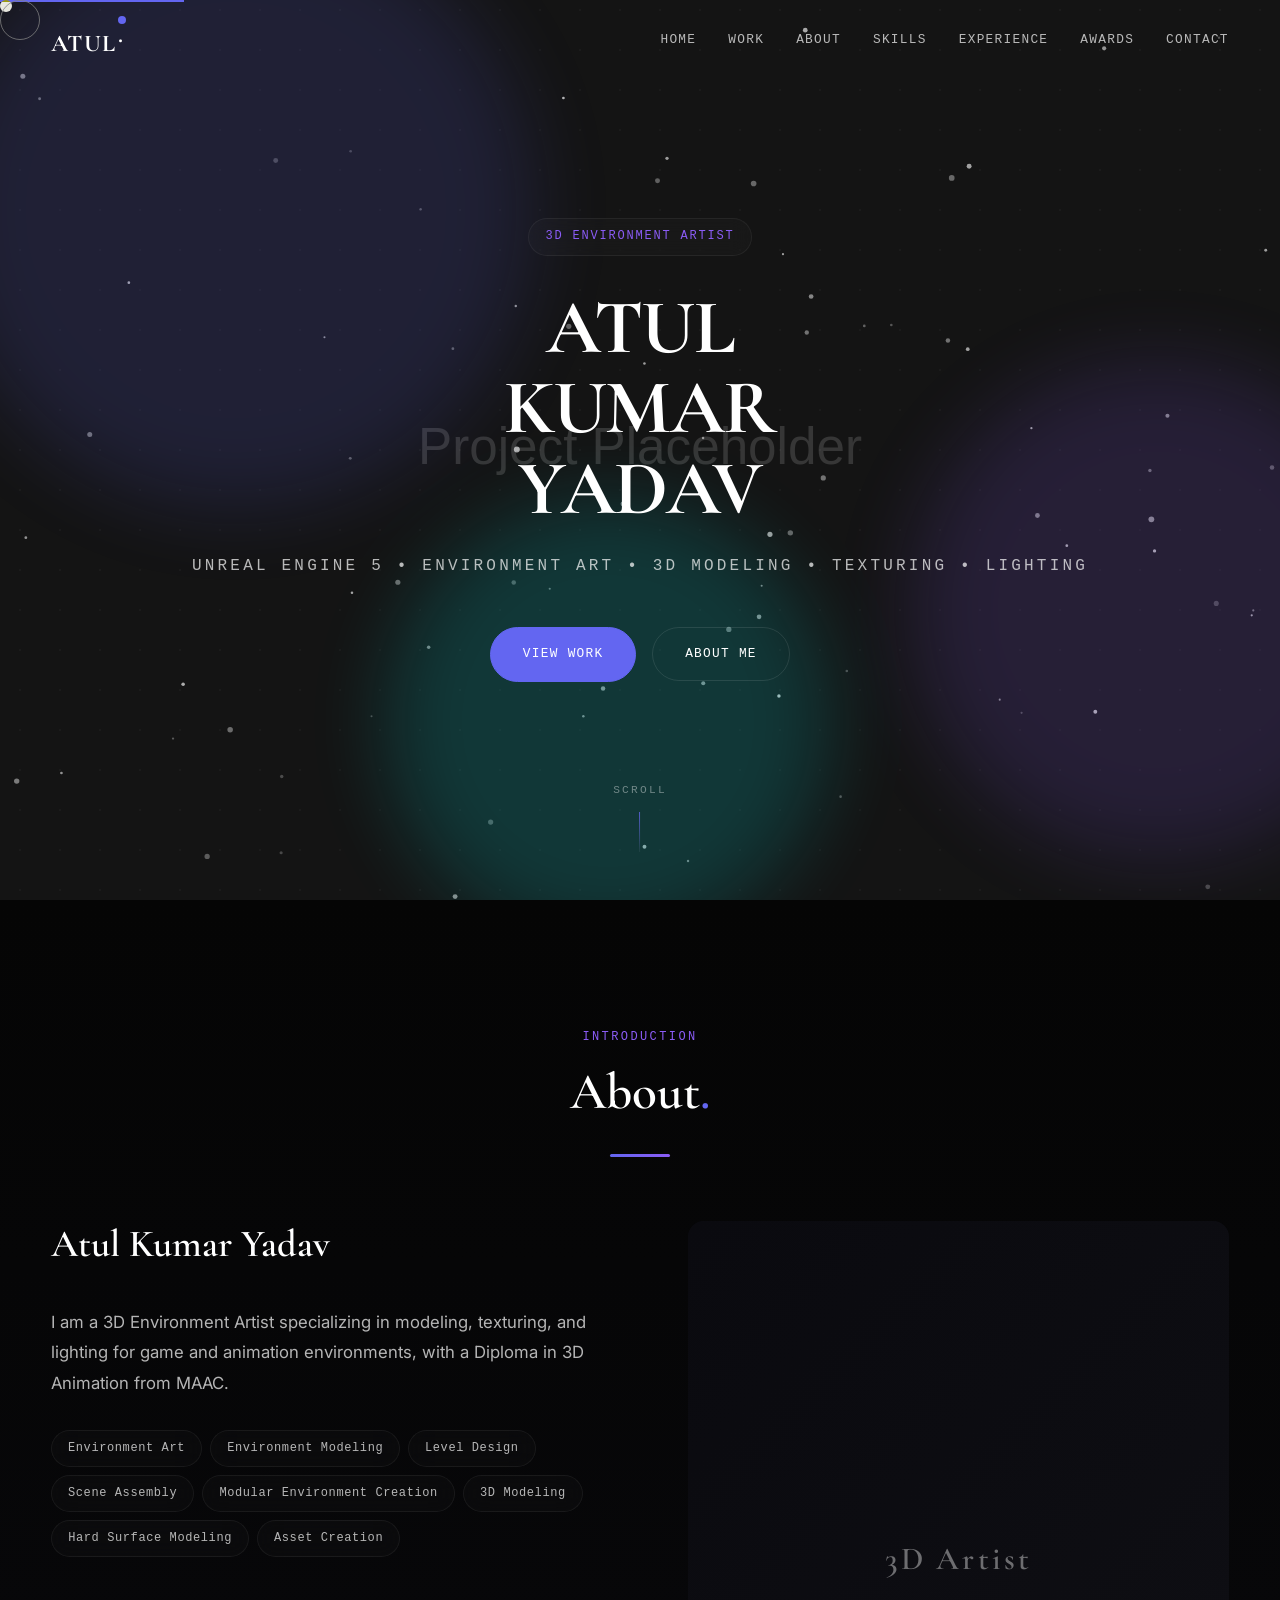
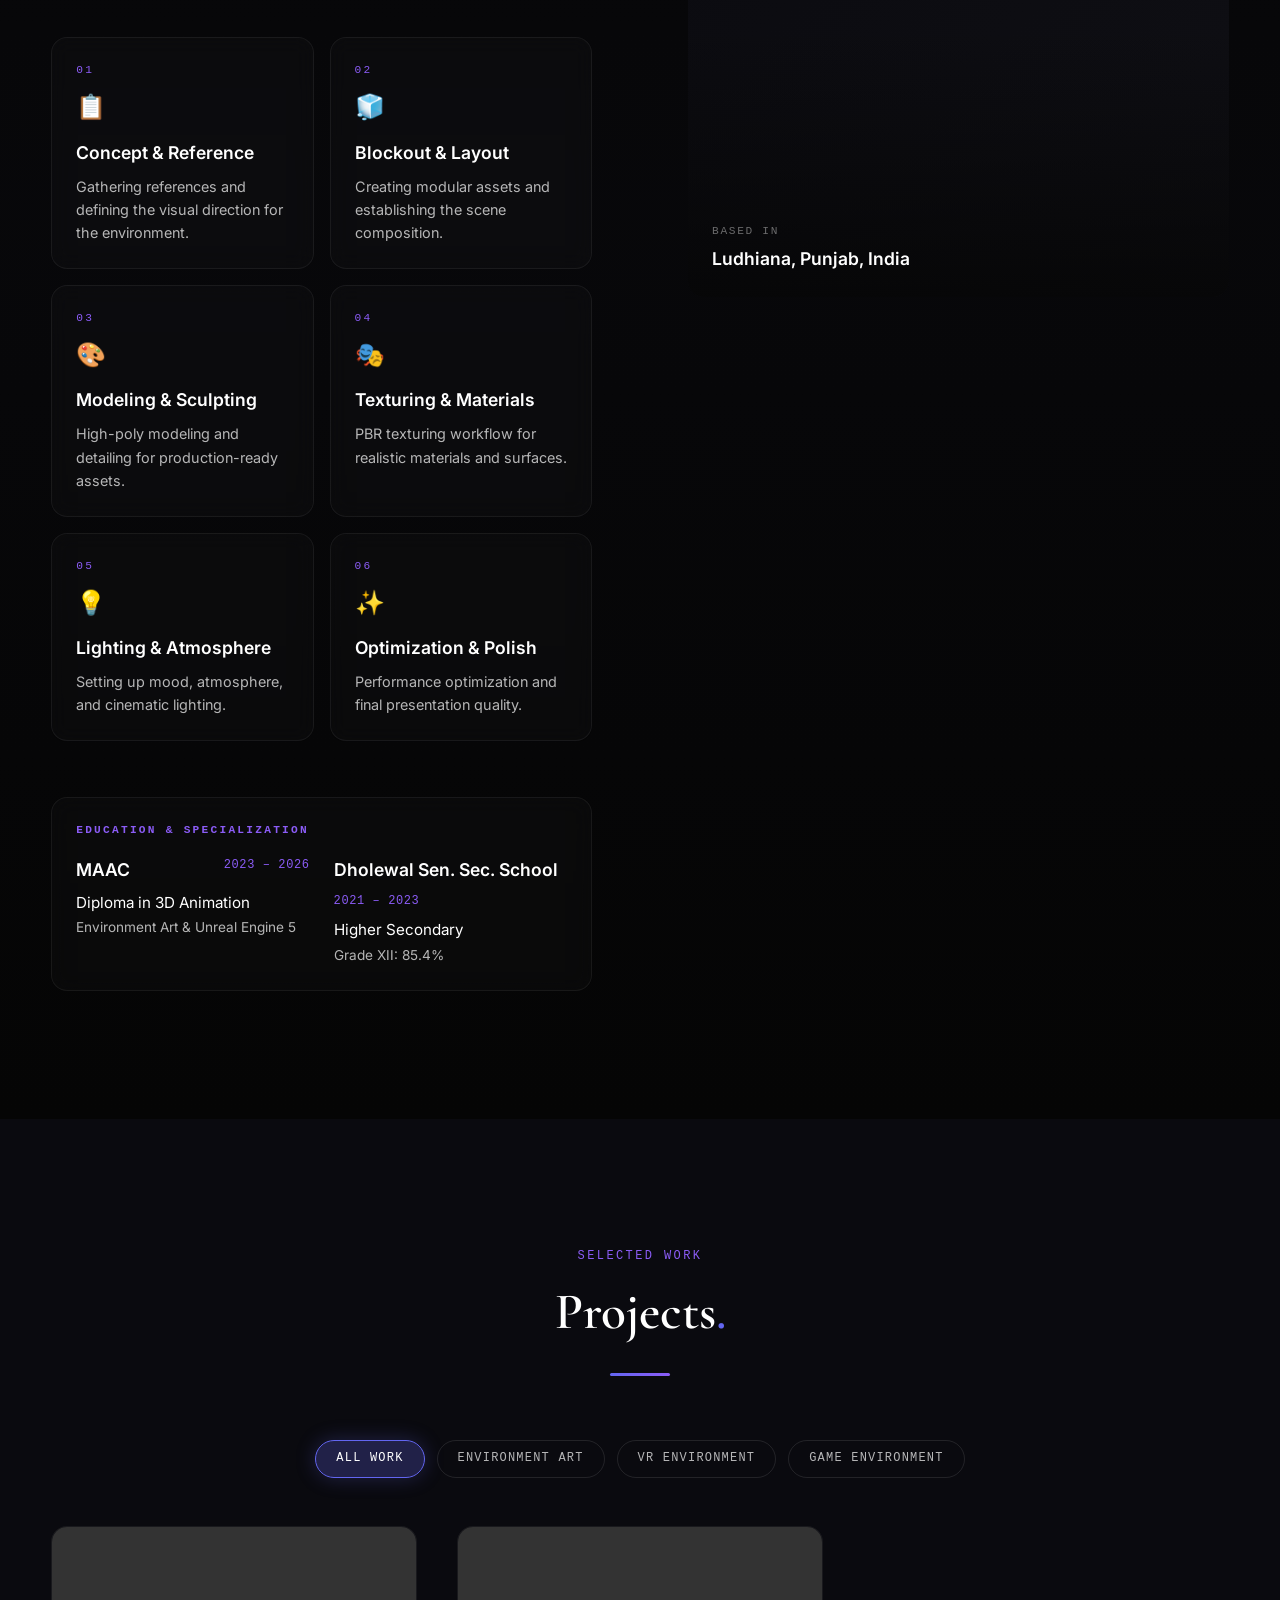
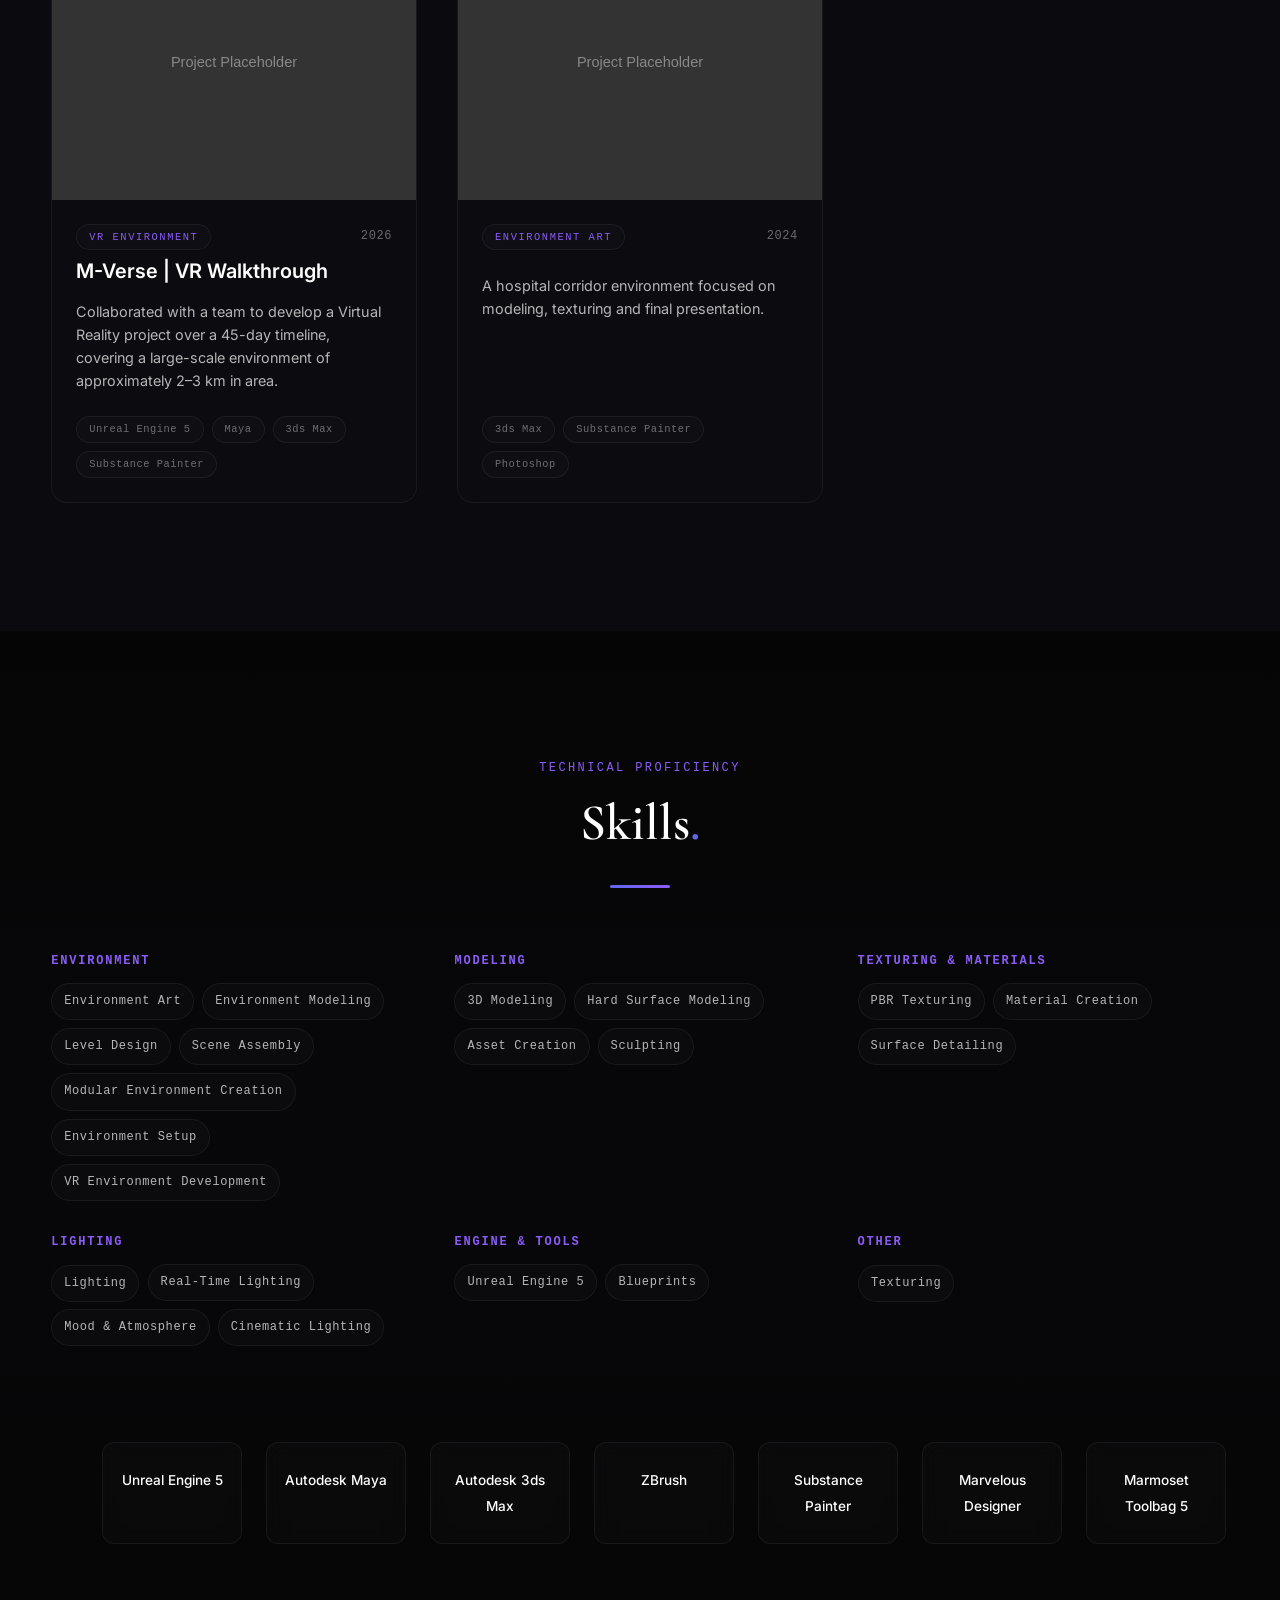
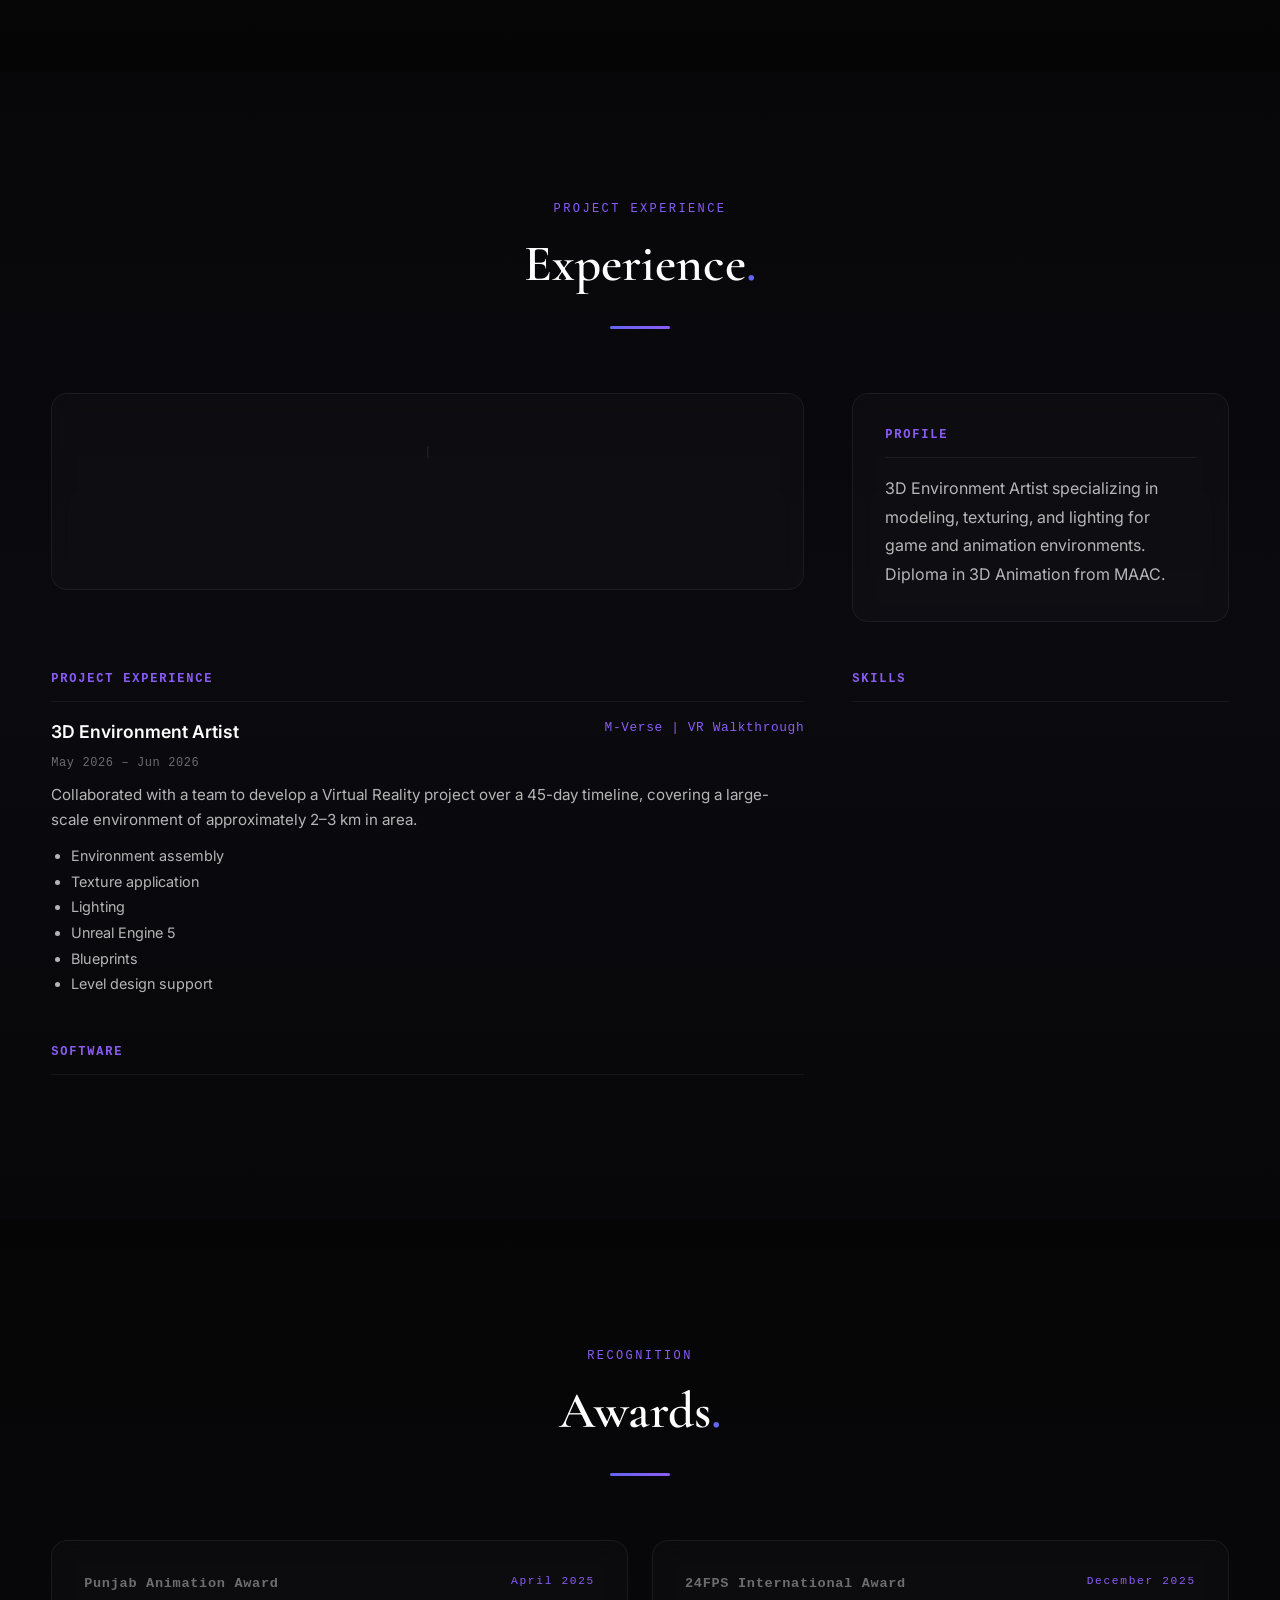
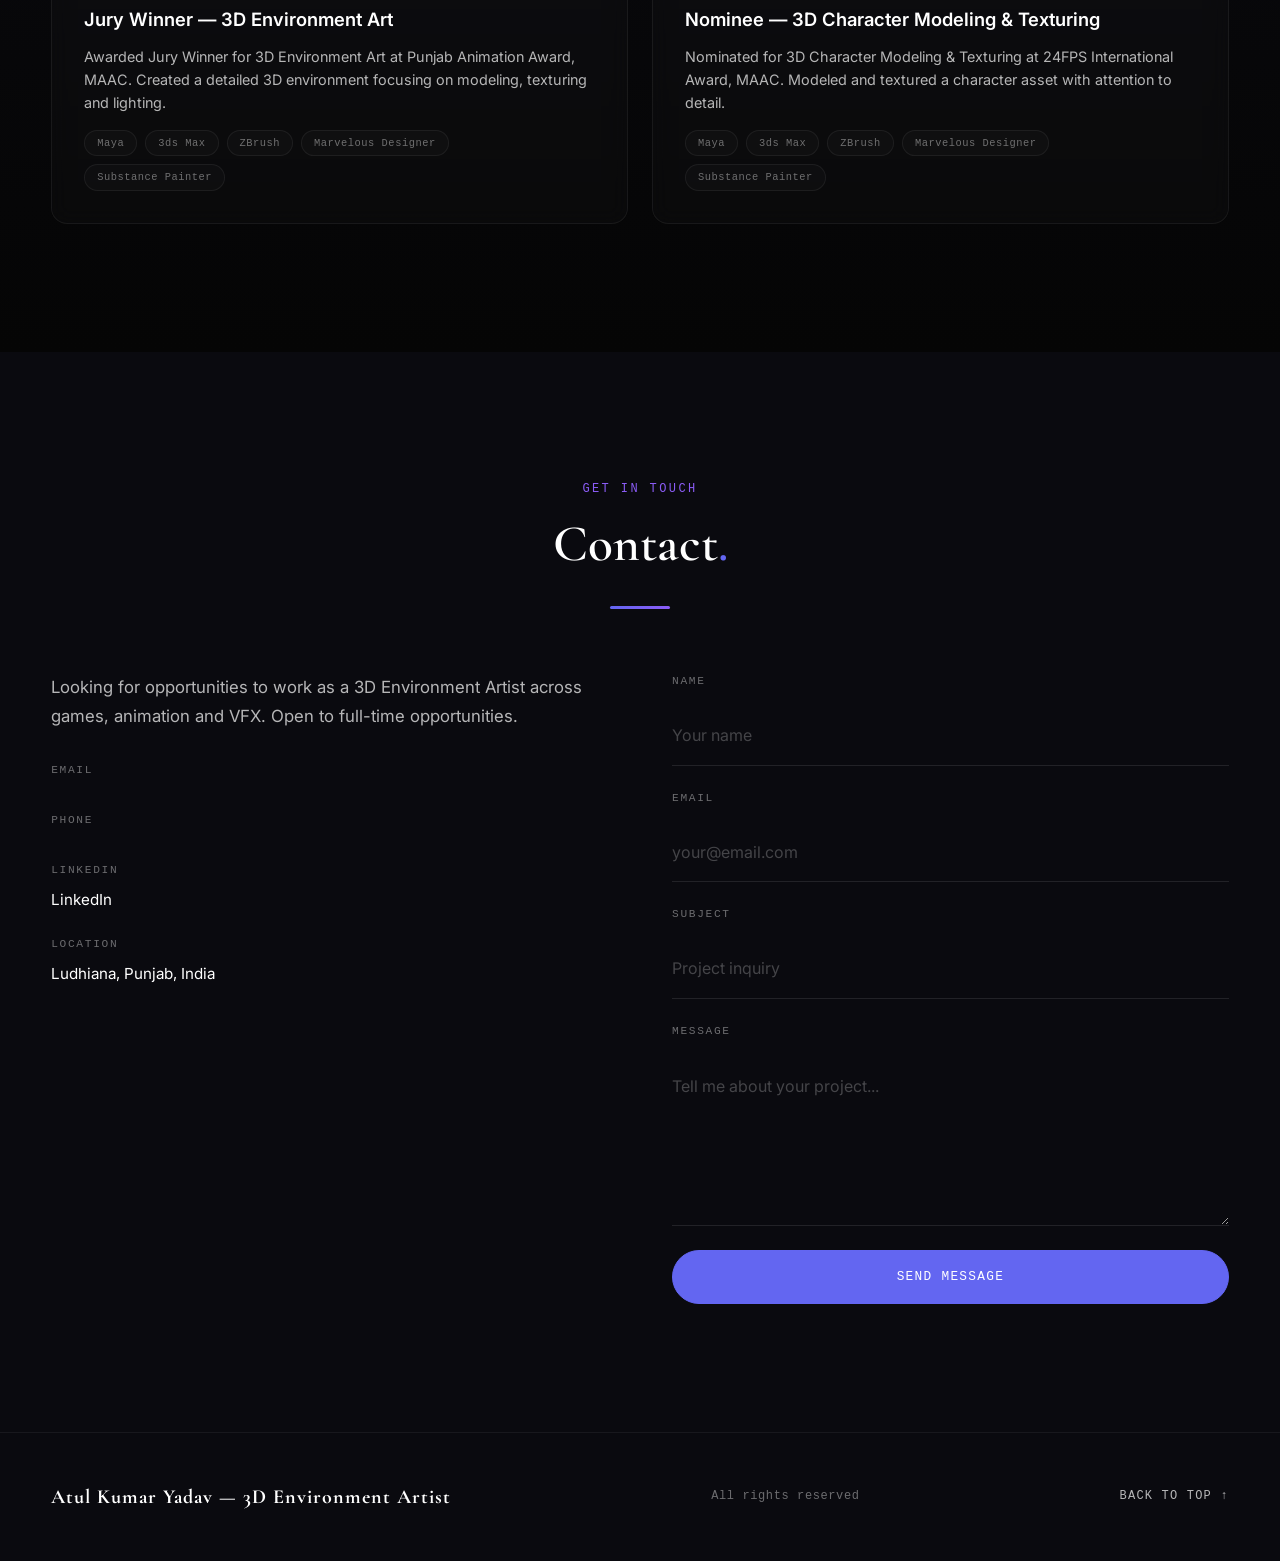
==== commit 2907ee4a: "Updated portfolio" ====
--- a/index.html
+++ b/index.html
@@ -307,13 +307,20 @@
 
     </main>
 
-    <div id="project-detail-modal" class="project-detail-overlay" style="display:none;" role="dialog" aria-modal="true" aria-label="Project detail">
+    <div id="project-detail-modal" class="project-detail-overlay" role="dialog" aria-modal="true" aria-label="Project detail">
         <div class="project-detail-content">
             <button class="project-detail-close" aria-label="Close project detail">&times;</button>
             <div class="project-detail-layout">
-                <div class="project-detail-media"></div>
+                <div class="project-detail-media">
+                    <img id="modal-hero-image" src="" alt="" />
+                </div>
                 <div class="project-detail-sidebar">
-                    <div class="project-detail-info"></div>
+                    <div class="project-detail-info">
+                        <div class="modal-header"></div>
+                        <div class="project-detail-thumbnail-strip" aria-hidden="true"></div>
+                        <div class="modal-description"></div>
+                        <div class="modal-software"></div>
+                    </div>
                     <div class="project-detail-gallery"></div>
                     <div class="project-detail-video"></div>
                 </div>
@@ -362,4 +369,4 @@
 
     <script src="app.js?v=3"></script>
 </body>
-</html>+</html>
--- a/styles.css
+++ b/styles.css
@@ -2260,27 +2260,22 @@
   height: 24px;
 }
 
+.project-detail-body {
+  display: flex;
+  flex-direction: column;
+  gap: var(--space-8);
+}
+
 .project-detail-layout {
   display: grid;
   grid-template-columns: 1fr;
-  gap: var(--space-12);
-}
-
-@media (min-width: 1024px) {
-  .project-detail-layout {
-    grid-template-columns: 2fr 1fr;
-    gap: var(--space-16);
-  }
-}
-
-.project-detail-media {
-  position: relative;
-}
-
-.project-detail-sidebar {
-  display: flex;
-  flex-direction: column;
   gap: var(--space-8);
+}
+
+.project-detail-gallery {
+  display: grid;
+  grid-template-columns: 1fr;
+  gap: var(--space-4);
 }
 
 .modal-header {
@@ -2338,7 +2333,7 @@
   gap: var(--space-6);
 }
 
-.modal-image {
+.modal-hero {
   width: 100%;
   border-radius: var(--radius-lg);
   overflow: hidden;
@@ -2346,10 +2341,60 @@
   background: var(--bg-tertiary);
 }
 
-.modal-image img {
+.modal-hero img {
   width: 100%;
   height: 100%;
   object-fit: cover;
+  transition: opacity var(--duration-fast) var(--ease-out);
+}
+
+.project-detail-thumbnail-strip {
+  display: flex;
+  gap: var(--space-3);
+  overflow-x: auto;
+  padding: var(--space-2) 0;
+  margin-top: var(--space-2);
+  scrollbar-width: thin;
+  scrollbar-color: var(--accent) transparent;
+}
+
+.project-detail-thumbnail-strip::-webkit-scrollbar {
+  height: 4px;
+}
+
+.project-detail-thumbnail-strip::-webkit-scrollbar-thumb {
+  background: var(--accent);
+  border-radius: var(--radius-full);
+}
+
+.project-detail-thumbnail {
+  flex-shrink: 0;
+  width: 72px;
+  height: 54px;
+  border-radius: var(--radius-sm);
+  overflow: hidden;
+  border: 2px solid transparent;
+  transition: all var(--duration-fast) var(--ease-out);
+  cursor: pointer;
+  background: none;
+  padding: 0;
+}
+
+.project-detail-thumbnail:hover {
+  border-color: var(--border-light);
+  transform: translateY(-2px);
+}
+
+.project-detail-thumbnail.active {
+  border-color: var(--accent);
+  box-shadow: 0 0 12px var(--accent-glow);
+}
+
+.project-detail-thumbnail img {
+  width: 100%;
+  height: 100%;
+  object-fit: cover;
+  display: block;
 }
 
 .modal-description {
@@ -2389,52 +2434,11 @@
   color: var(--text-secondary);
 }
 
-.project-detail-info {
-  padding: var(--space-6);
-  background: var(--glass-bg);
-  border: 1px solid var(--glass-border);
-  border-radius: var(--radius-md);
-}
-
-.project-detail-gallery {
-  display: grid;
-  grid-template-columns: repeat(2, 1fr);
-  gap: var(--space-4);
-}
-
-.project-detail-gallery-item {
-  aspect-ratio: 16 / 10;
-  border-radius: var(--radius-md);
-  overflow: hidden;
-  border: 1px solid var(--border-subtle);
-  transition: all var(--duration-normal) var(--ease-out);
-  cursor: none;
-}
-
-.project-detail-gallery-item:hover {
-  border-color: var(--accent);
-  transform: scale(1.02);
-}
-
-.project-detail-gallery-item img {
-  width: 100%;
-  height: 100%;
-  object-fit: cover;
-}
-
-.project-detail-video {
-  width: 100%;
-  border-radius: var(--radius-lg);
-  overflow: hidden;
-  aspect-ratio: 16 / 9;
-  background: var(--bg-tertiary);
-}
-
-.project-detail-video video,
-.project-detail-video img {
-  width: 100%;
-  height: 100%;
-  object-fit: cover;
+@media (min-width: 640px) {
+  .project-detail-thumbnail {
+    width: 96px;
+    height: 72px;
+  }
 }
 
 /* ==========================================================================
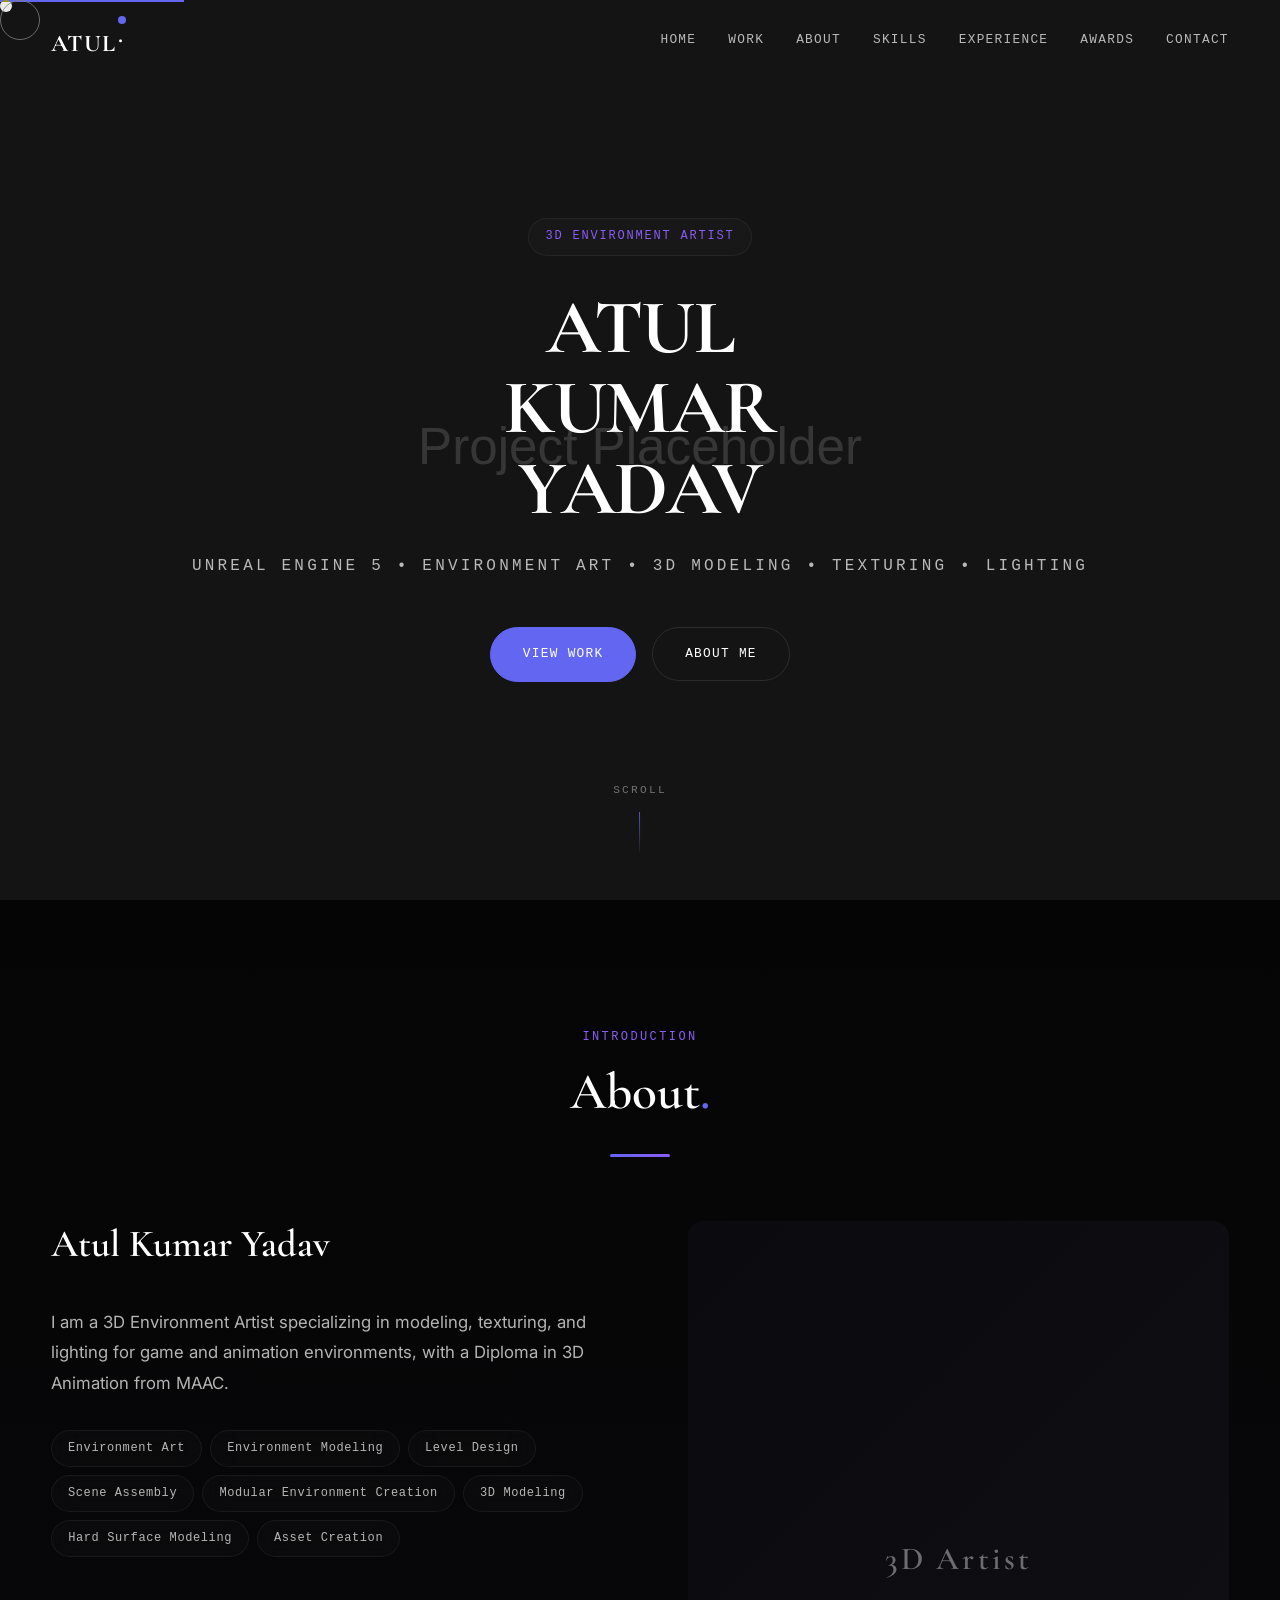
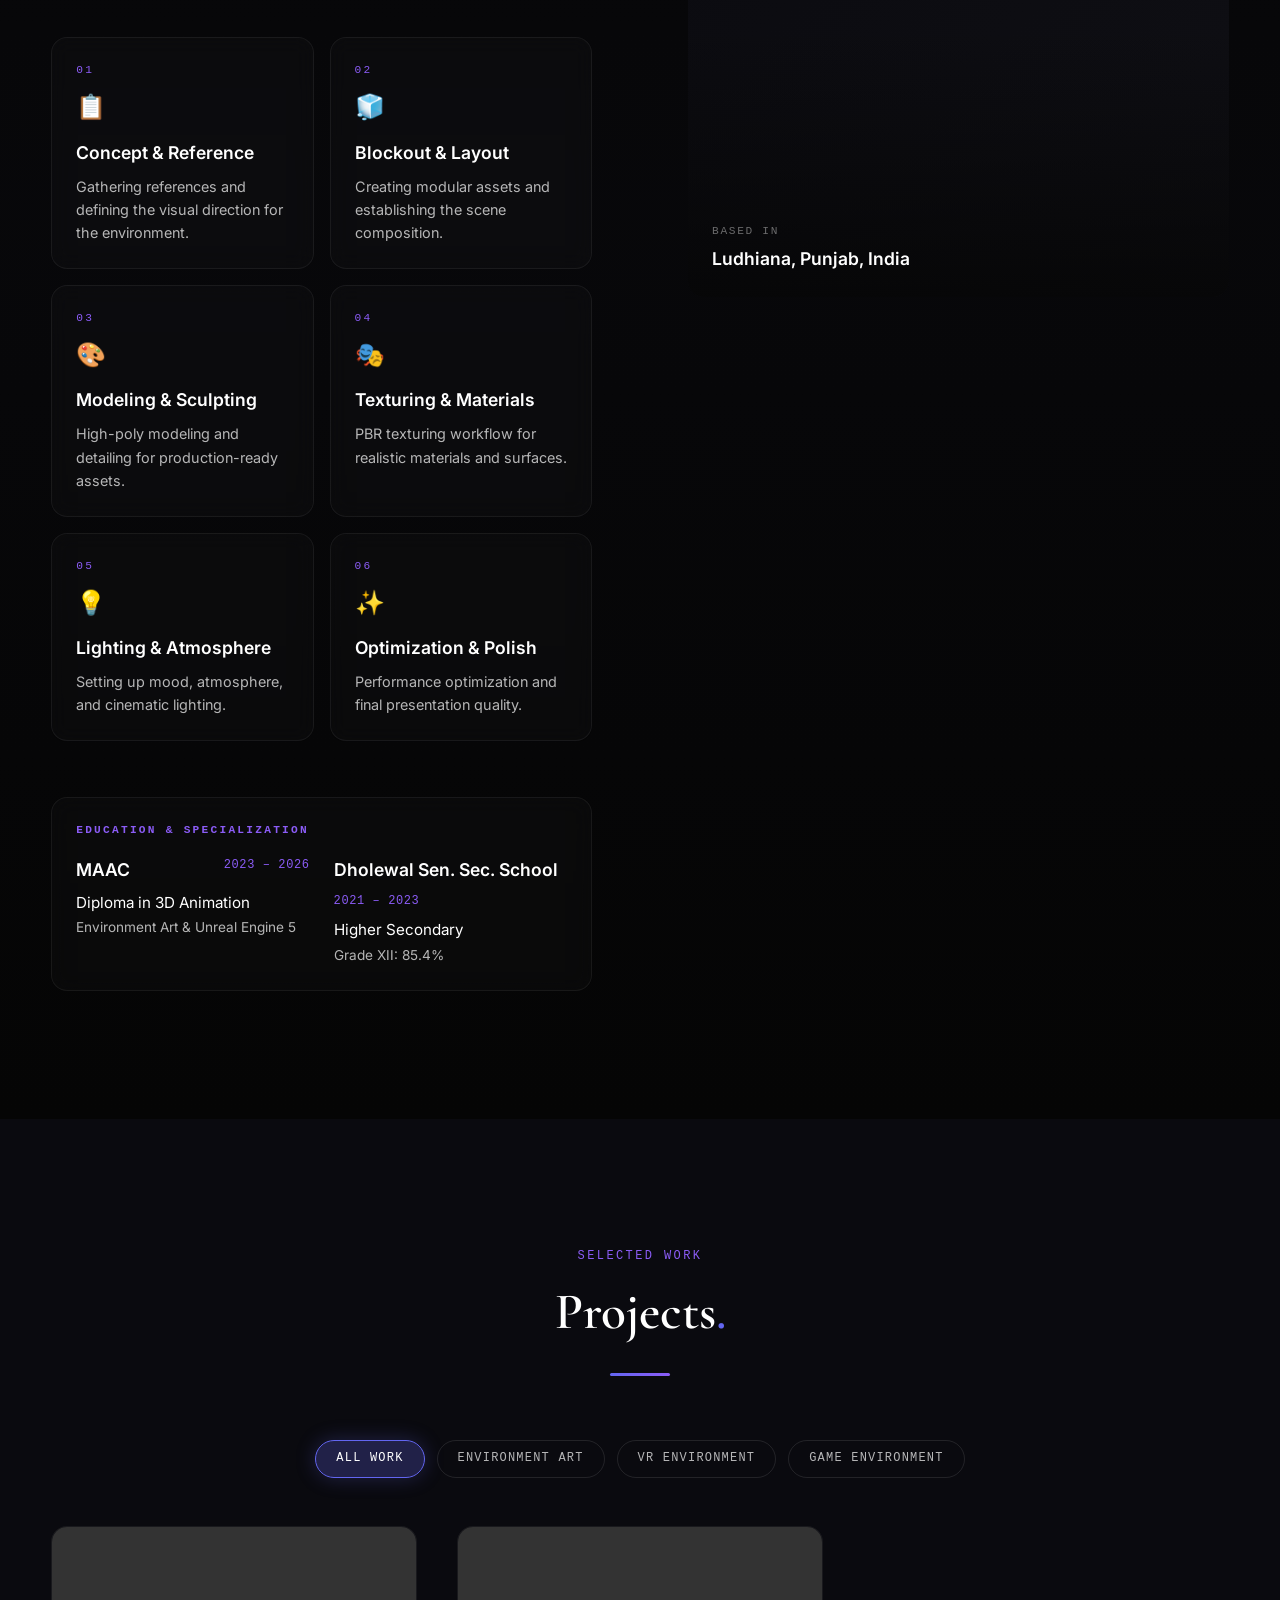
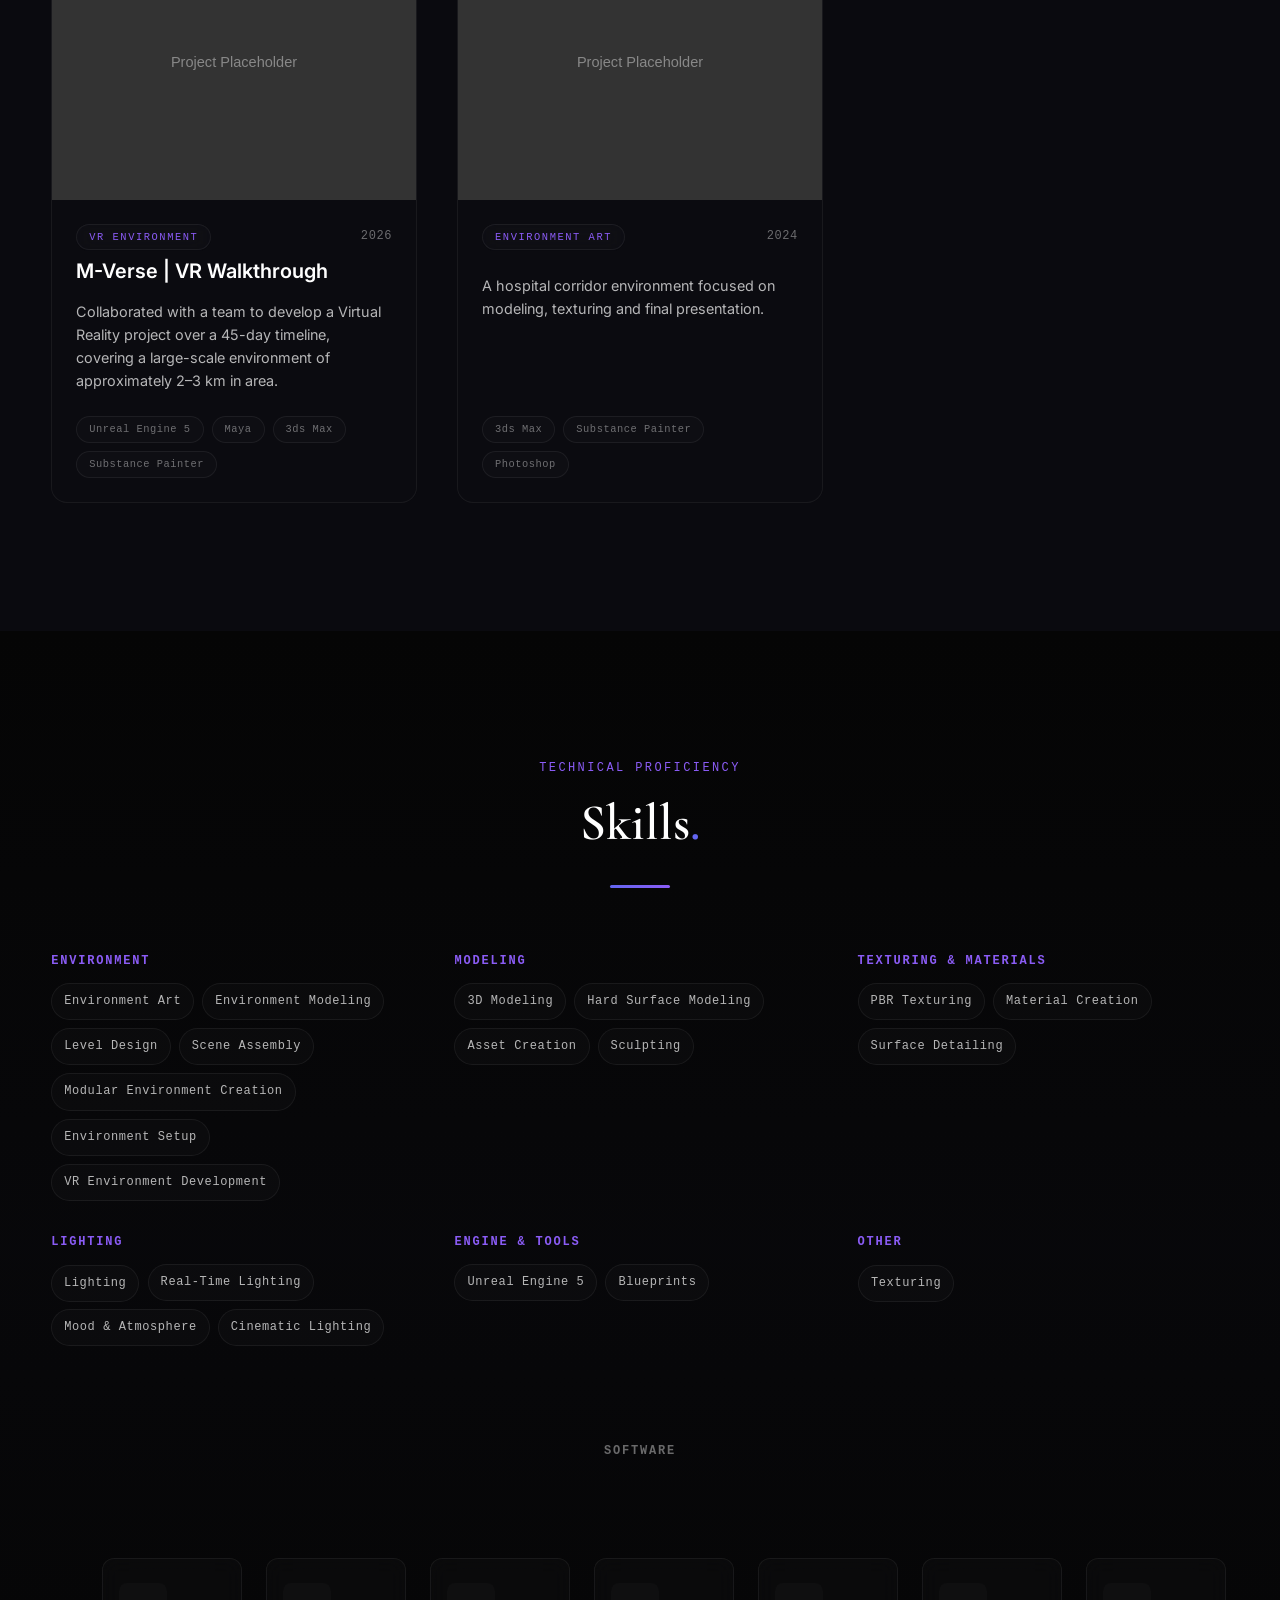
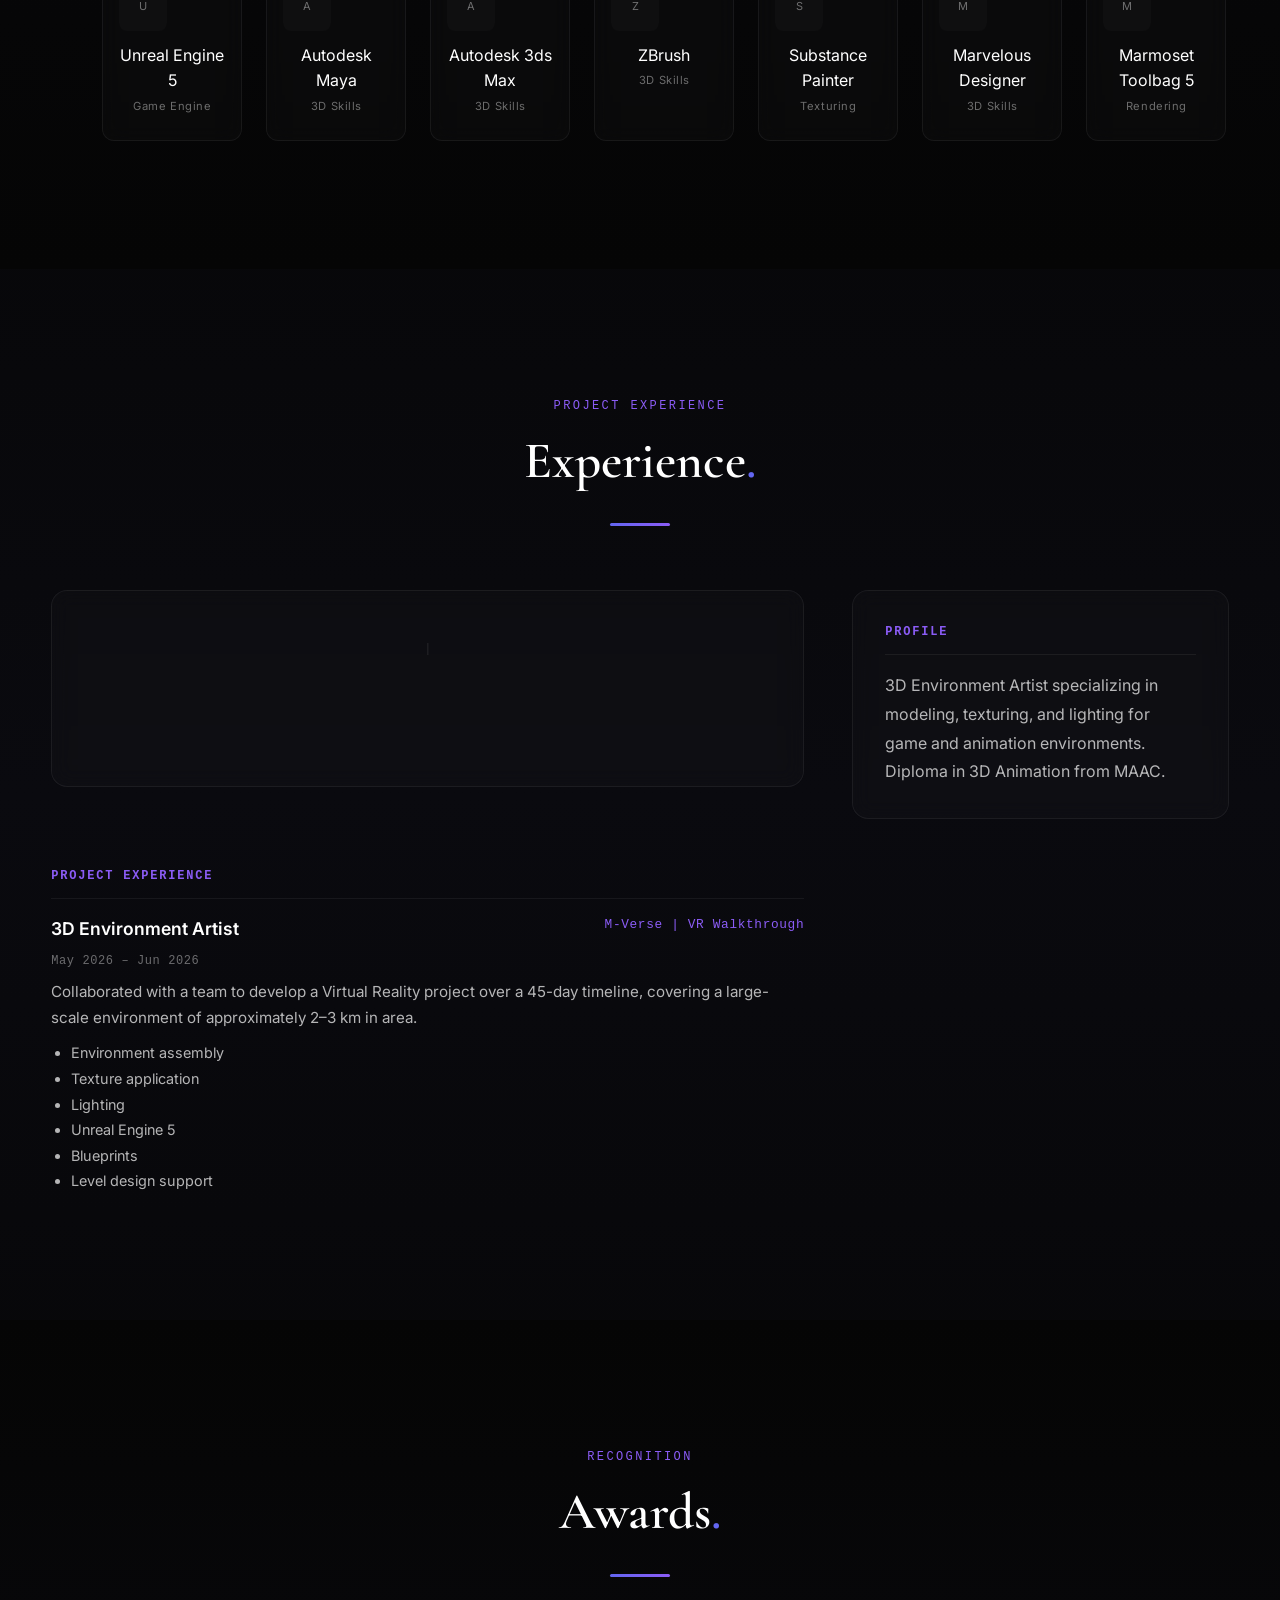
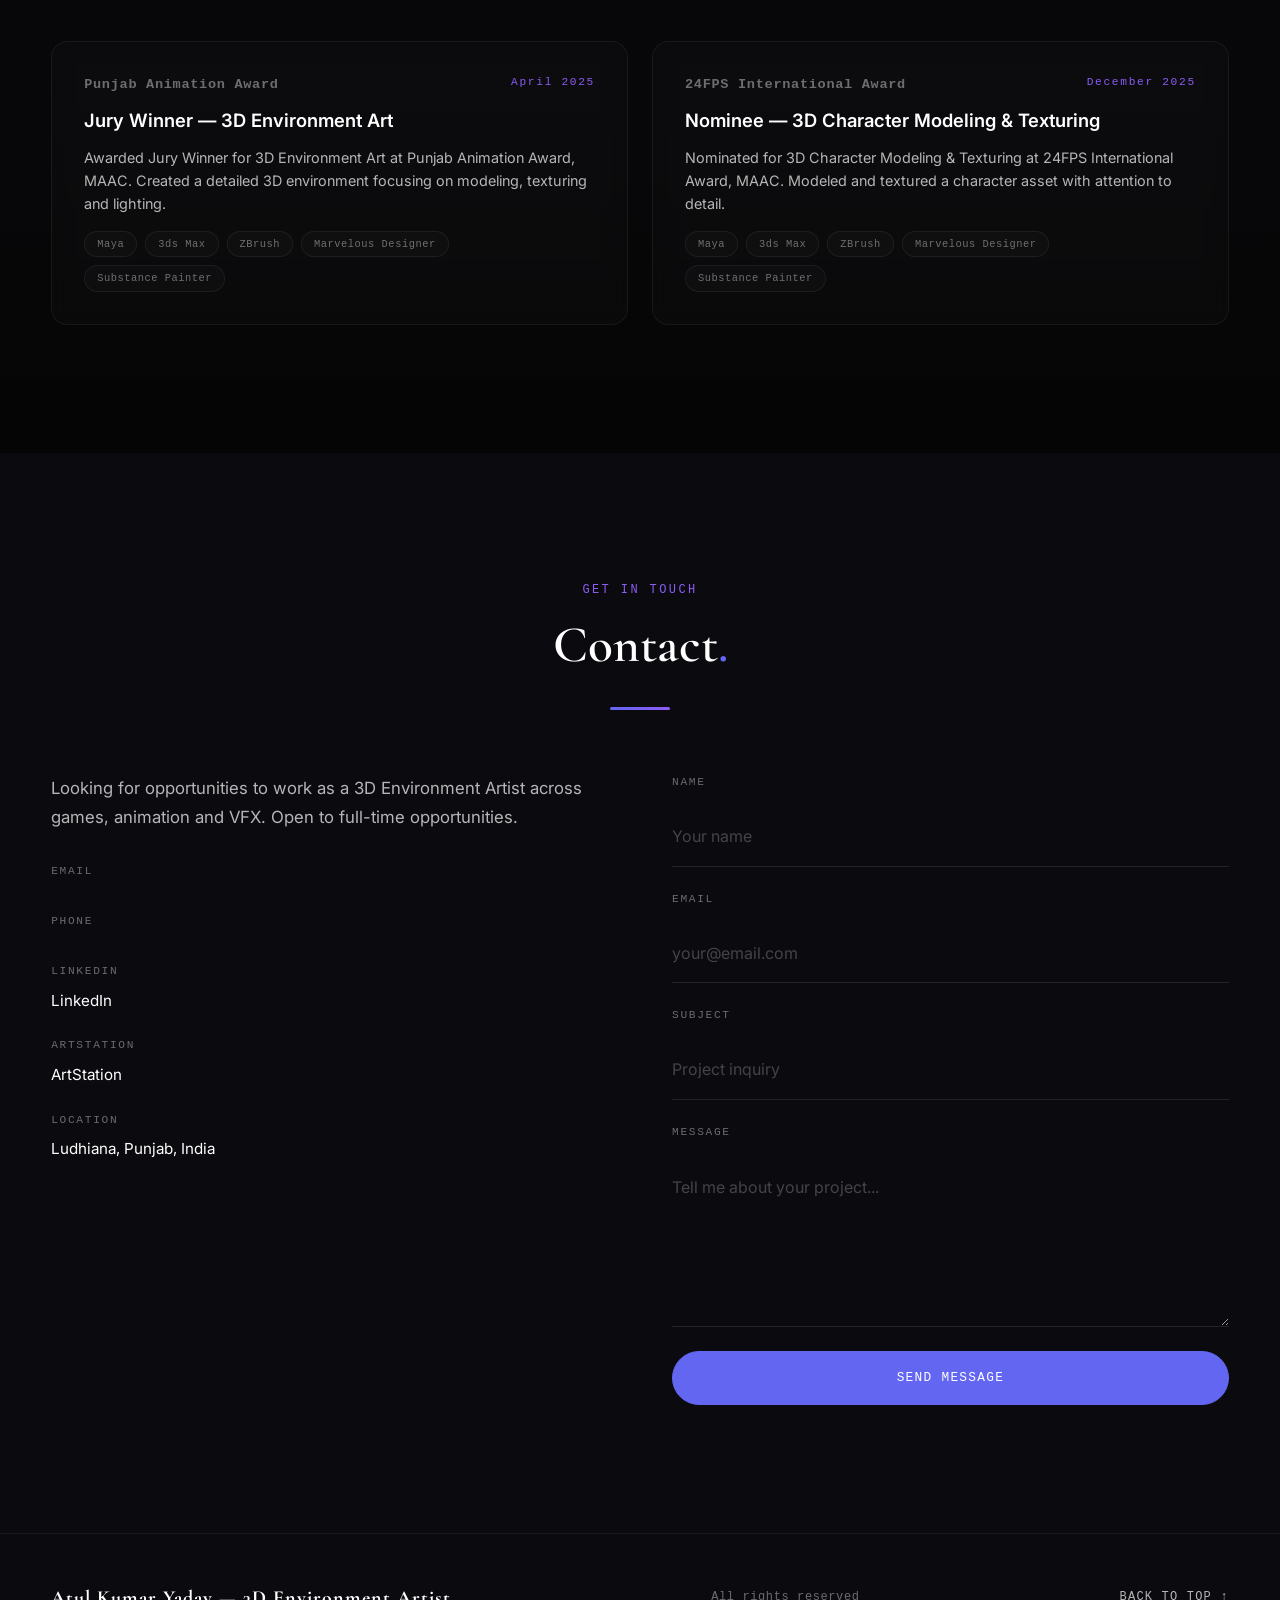
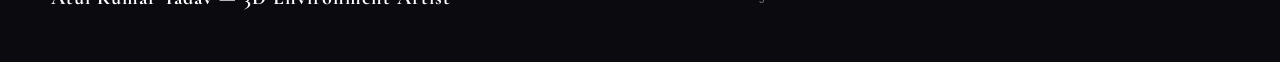
==== commit af5c0bc8: "Upd" ====
--- a/index.html
+++ b/index.html
@@ -186,6 +186,9 @@
                     <div class="section-divider"></div>
                 </div>
                 <div id="skills-categories" class="skills-categories"></div>
+                <div class="software-subsection-header">
+                    <h3 class="software-subsection-title">Software</h3>
+                </div>
                 <div class="marquee-section">
                     <div class="marquee-container">
                         <div id="software-marquee" class="marquee-track"></div>
@@ -220,14 +223,6 @@
                         <h4 class="resume-section-title">Project Experience</h4>
                         <div id="resume-experience-list" class="resume-experience-list"></div>
                     </div>
-                    <div class="resume-skills resume-section-animate" data-animate-stagger="100">
-                        <h4 class="resume-section-title">Skills</h4>
-                        <div id="resume-skills-list" class="skills-container"></div>
-                    </div>
-                    <div class="resume-software resume-section-animate" data-animate-stagger="100">
-                        <h4 class="resume-section-title">Software</h4>
-                        <div id="resume-software-list" class="software-list"></div>
-                    </div>
                 </div>
             </div>
         </section>
@@ -269,7 +264,11 @@
                             </div>
                             <div class="contact-item">
                                 <p class="contact-label">LinkedIn</p>
-                                <a id="contact-linkedin" href="#" target="_blank" rel="noopener noreferrer" class="contact-link"></a>
+                                <a id="contact-linkedin" href="https://www.linkedin.com/in/atulkumar-in" target="_blank" rel="noopener noreferrer" class="contact-link"></a>
+                            </div>
+                            <div class="contact-item">
+                                <p class="contact-label">ArtStation</p>
+                                <a id="contact-artstation" href="https://www.artstation.com/atulkumar62" target="_blank" rel="noopener noreferrer" class="contact-link"></a>
                             </div>
                             <div class="contact-item">
                                 <p class="contact-label">Location</p>
--- a/styles.css
+++ b/styles.css
@@ -735,6 +735,7 @@
 
 .hero-section {
   position: relative;
+  z-index: 1;
   min-height: 100vh;
   display: flex;
   align-items: center;
@@ -1675,6 +1676,38 @@
   color: var(--text-primary);
 }
 
+.marquee-item-icon {
+  width: 48px;
+  height: 48px;
+  object-fit: contain;
+  margin-bottom: var(--space-3);
+  border-radius: var(--radius-sm);
+  background: var(--glass-bg);
+  padding: var(--space-2);
+}
+
+.marquee-item-category {
+  display: block;
+  font-size: 0.7rem;
+  color: var(--text-muted);
+  margin-top: var(--space-1);
+  letter-spacing: 0.05em;
+}
+
+.software-subsection-header {
+  text-align: center;
+  margin-bottom: var(--space-8);
+  margin-top: var(--space-16);
+}
+
+.software-subsection-title {
+  font-family: var(--font-mono);
+  font-size: 0.75rem;
+  letter-spacing: 0.15em;
+  text-transform: uppercase;
+  color: var(--text-muted);
+}
+
 /* ==========================================================================
    13. RESUME / EXPERIENCE SECTION
    ========================================================================== */
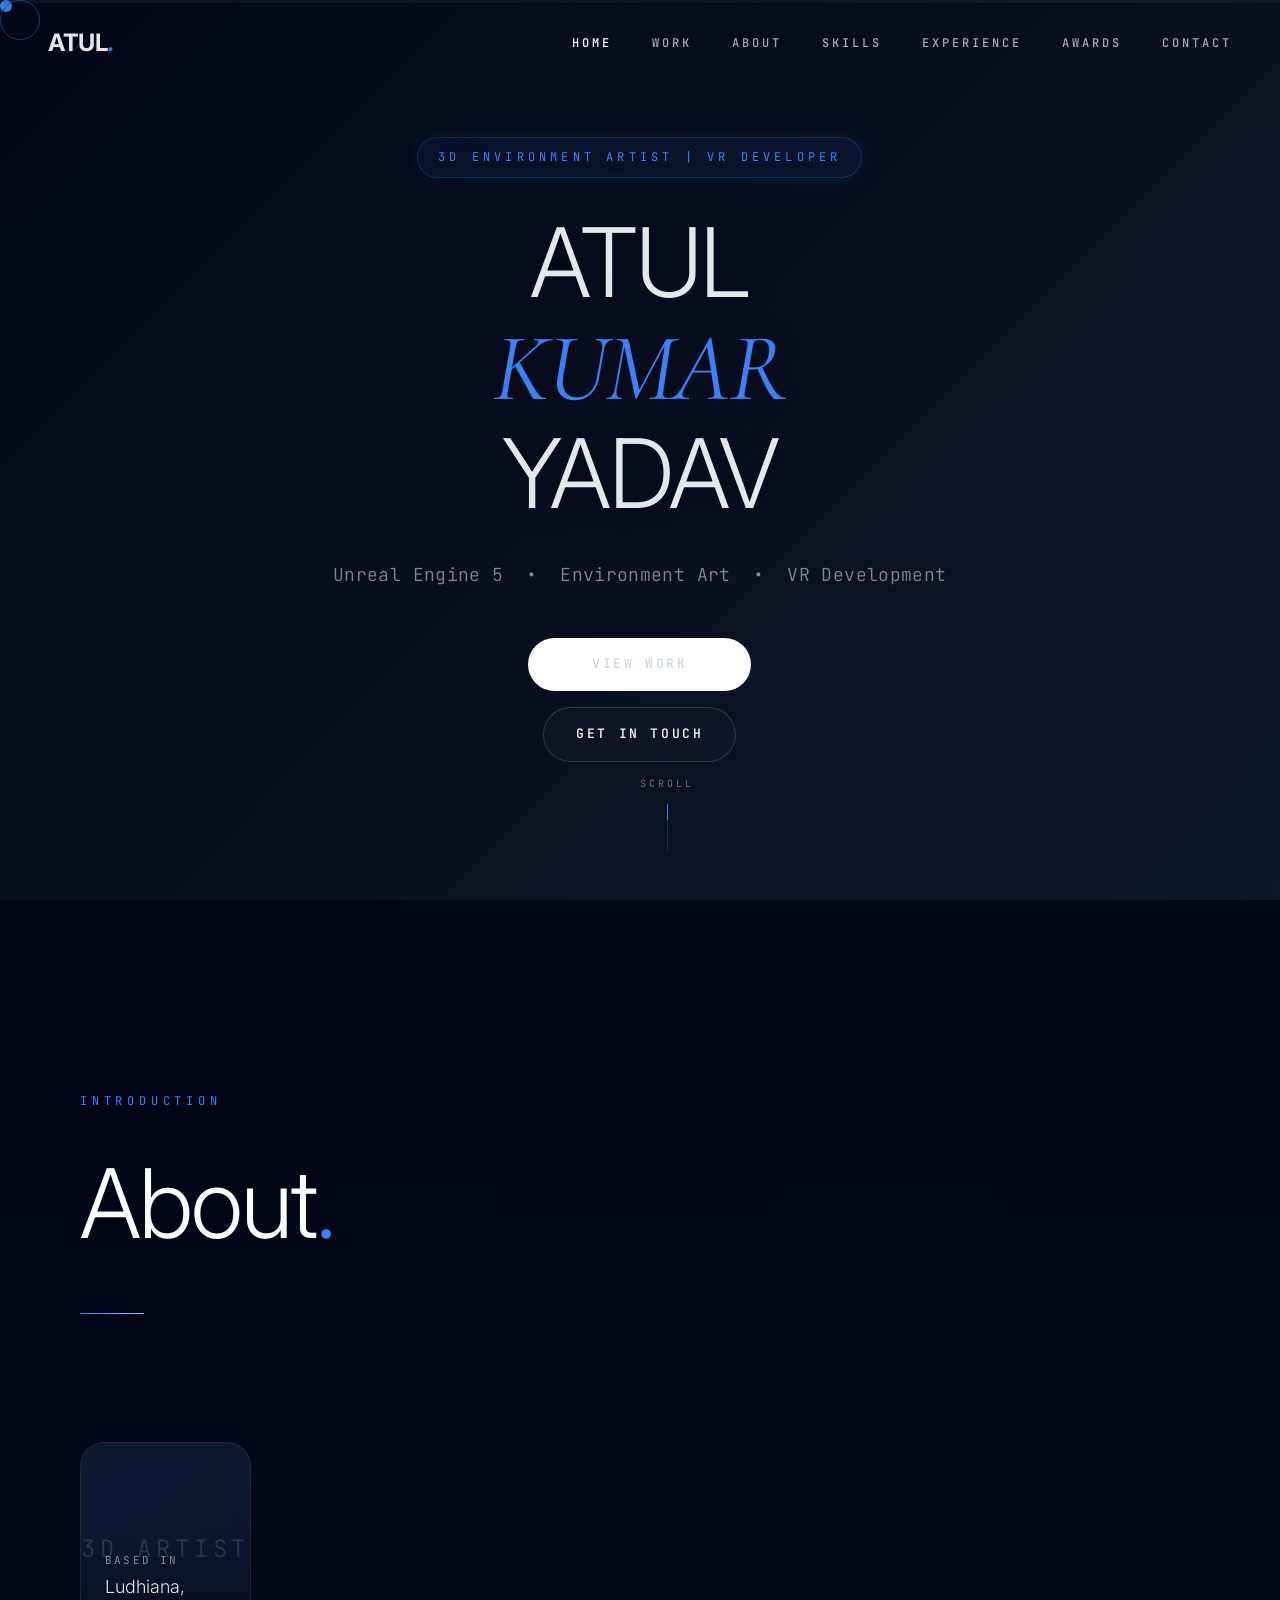
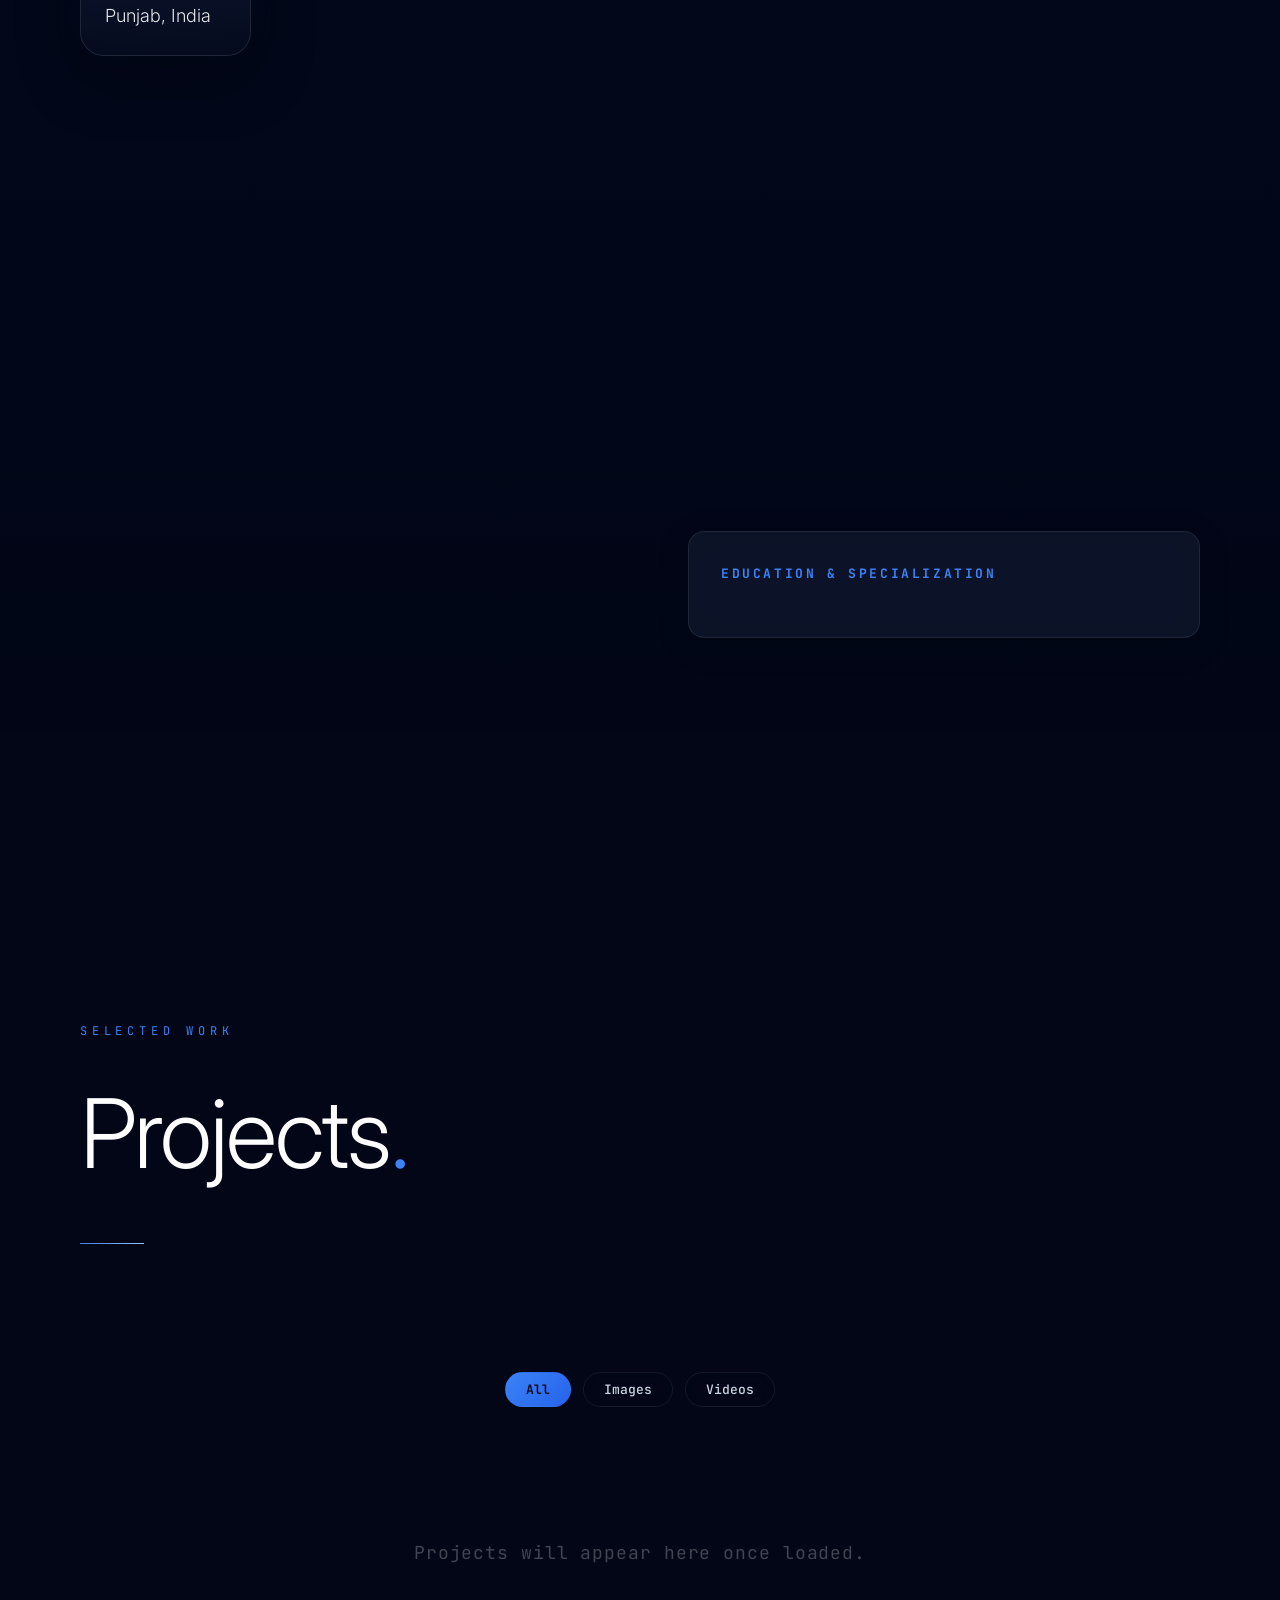
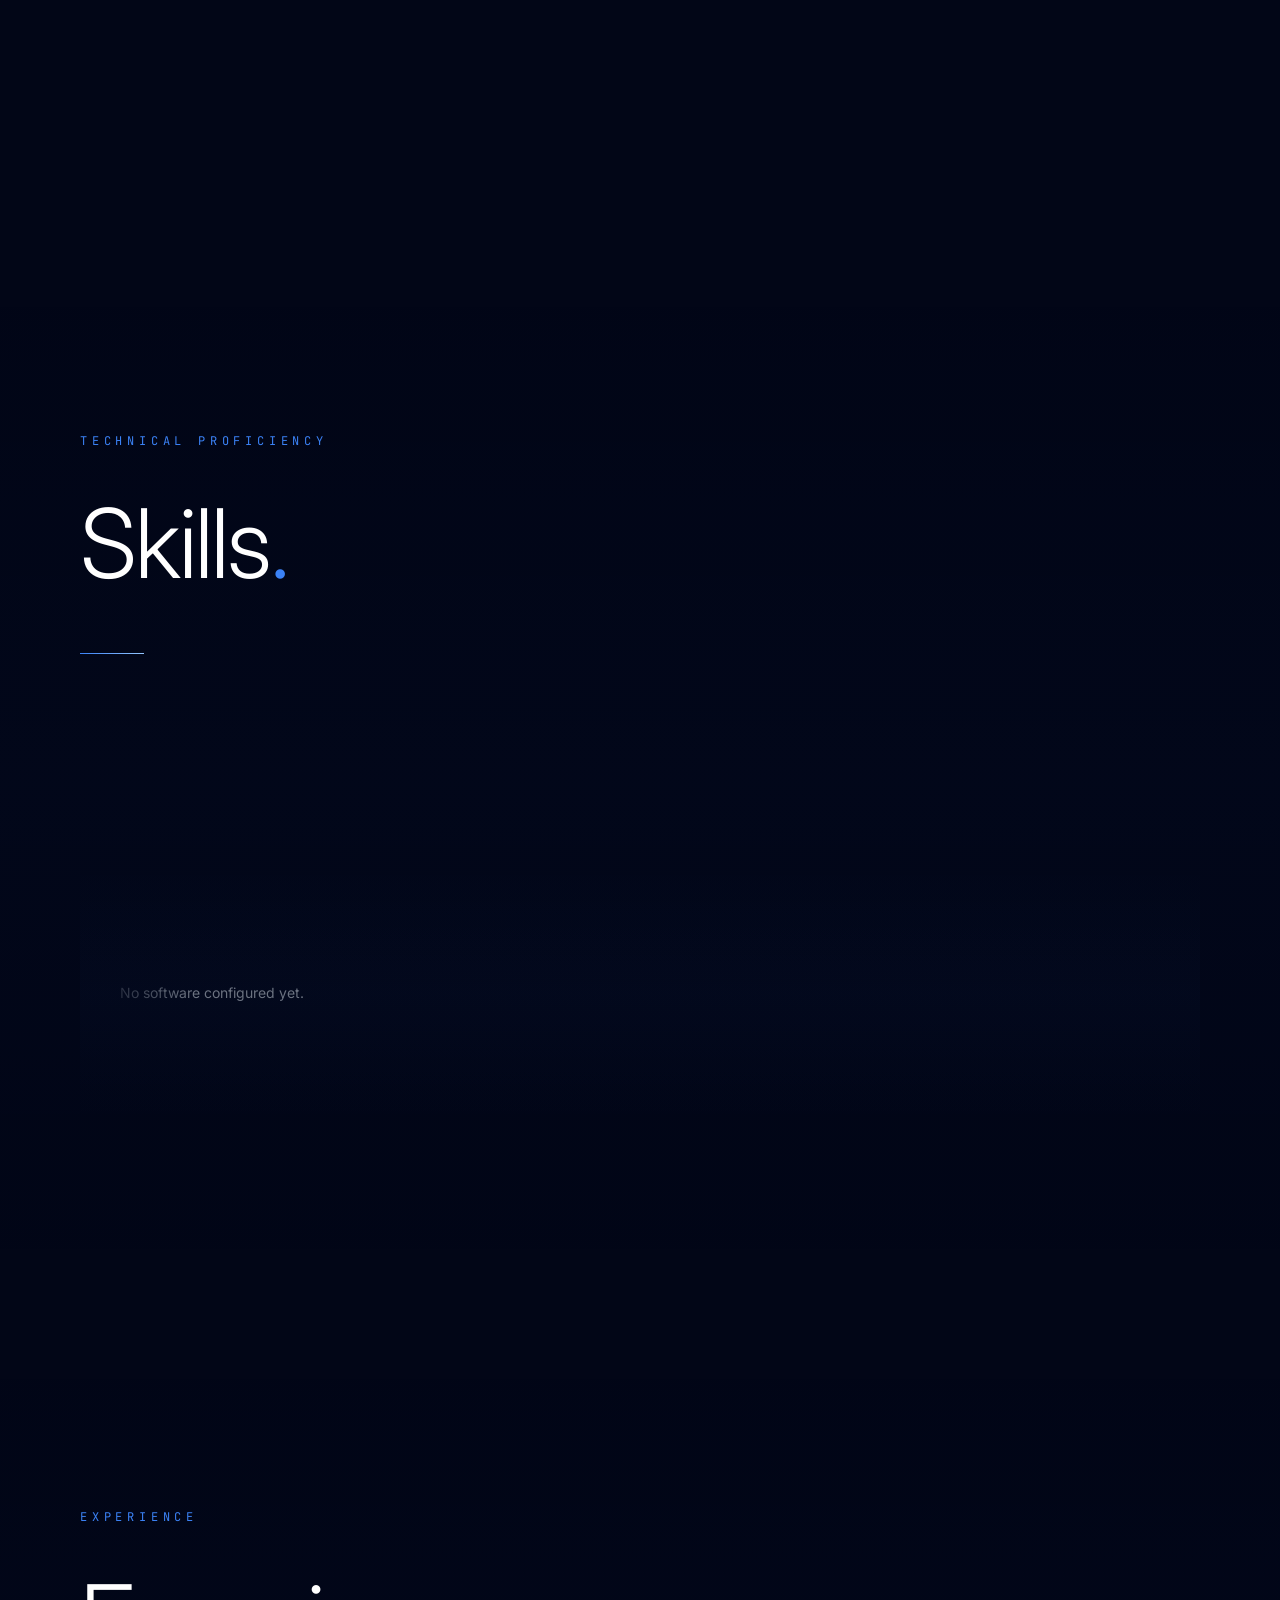
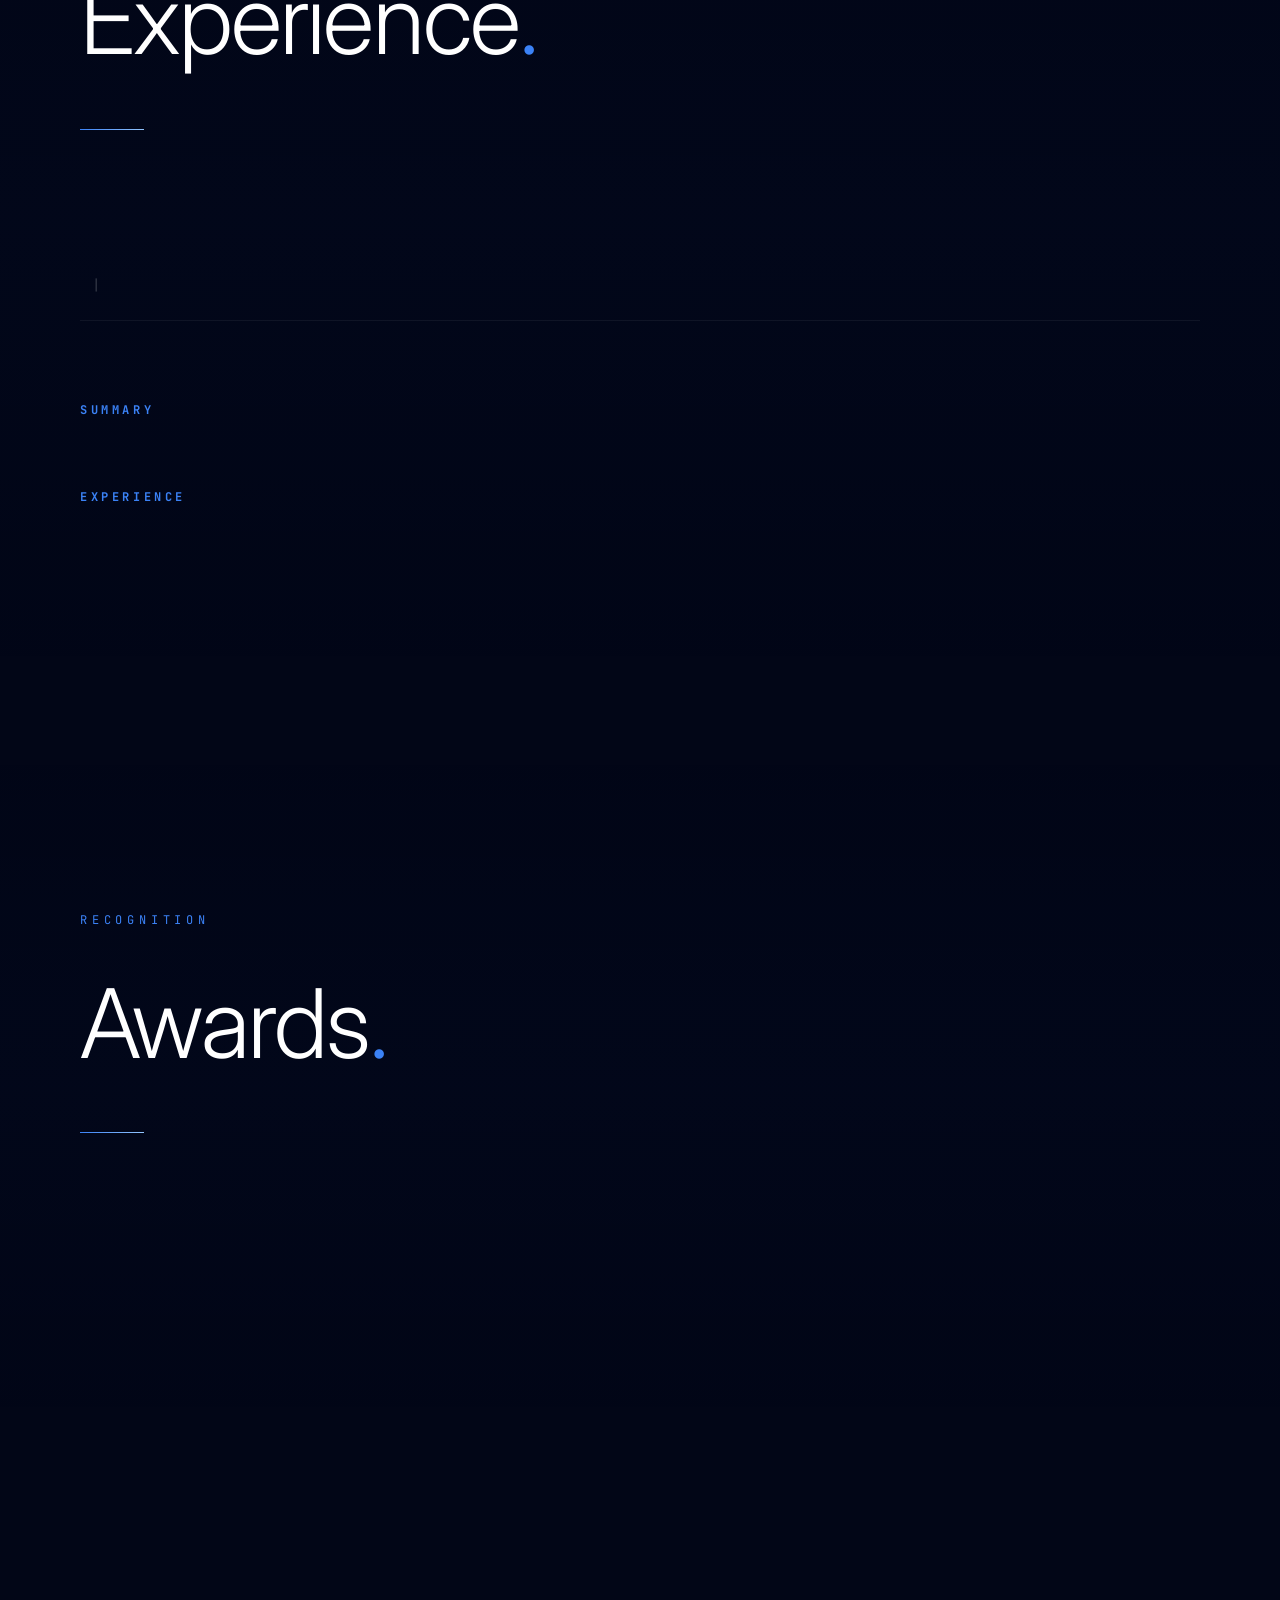
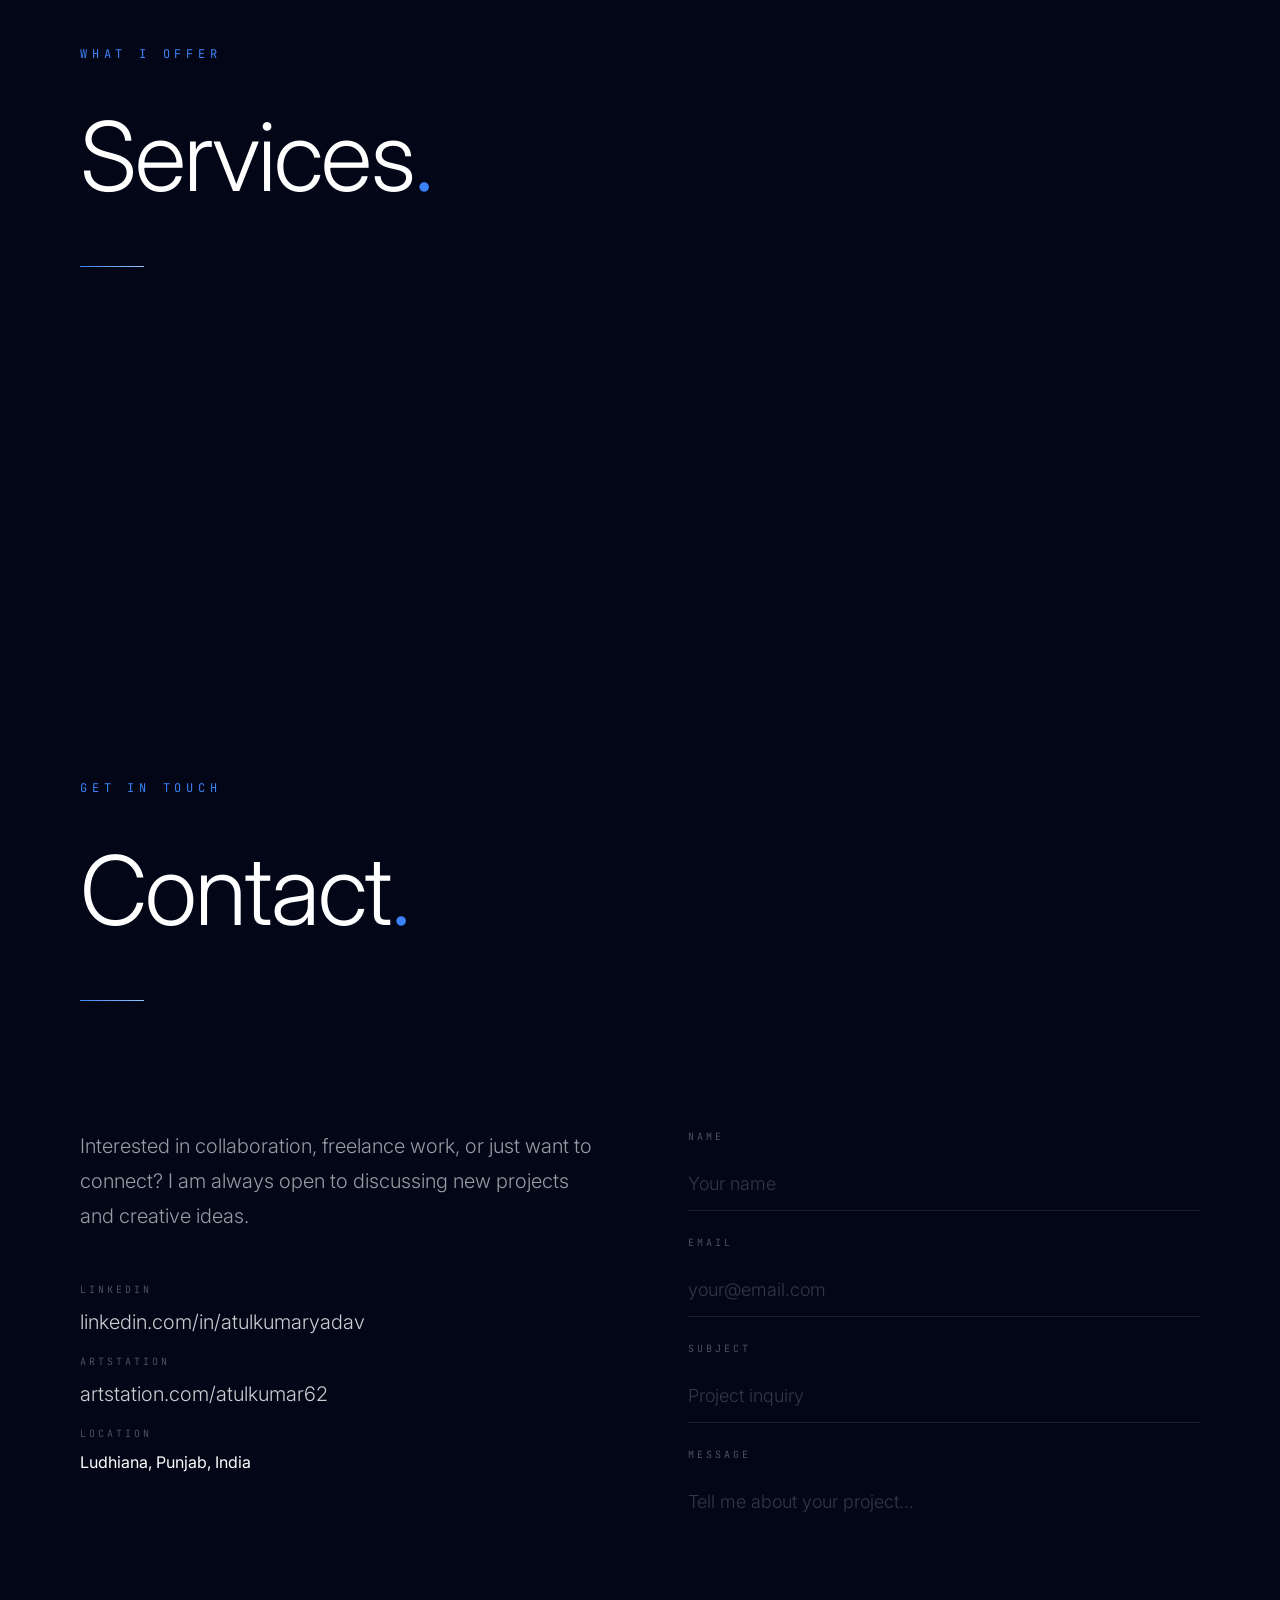
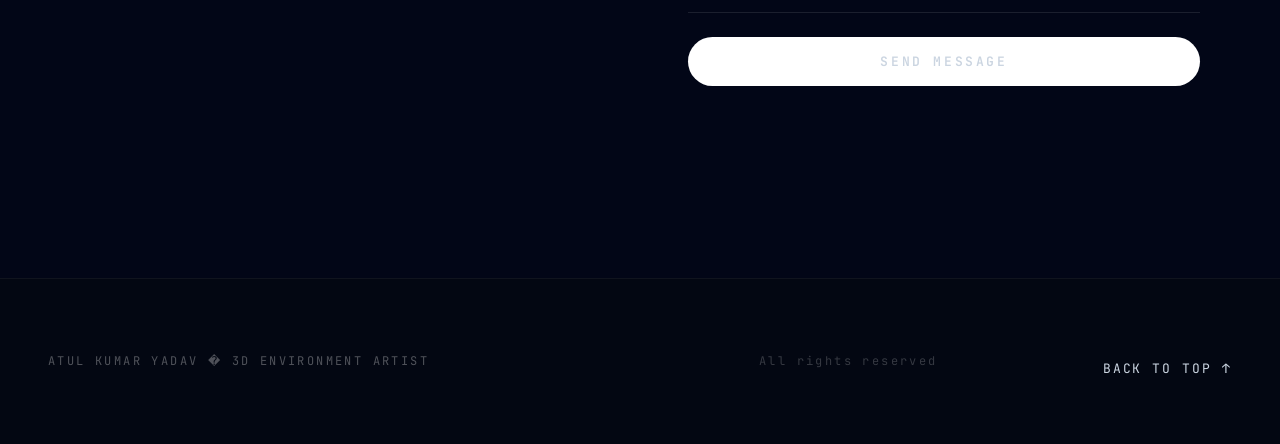
==== commit dd44ce26: "Add Atul portfolio project" ====
--- a/index.html
+++ b/index.html
@@ -4,29 +4,25 @@
 <head>
     <meta charset="UTF-8">
     <meta name="viewport" content="width=device-width, initial-scale=1.0">
-    <meta name="description" content="Atul Kumar Yadav — 3D Environment Artist specializing in Unreal Engine 5, 3D modeling, texturing, lighting and game environments.">
-    <meta name="keywords" content="3D Environment Artist, Unreal Engine 5, 3D Modeling, Texturing, Lighting, Game Art, Environment Art, Atul Kumar Yadav">
+    <meta name="description" content="Atul Kumar Yadav � 3D Environment Artist specializing in Unreal Engine 5, environment art, and VR development">
     <meta name="author" content="Atul Kumar Yadav">
     <meta name="robots" content="index, follow">
-    <meta property="og:title" content="Atul Kumar Yadav — 3D Environment Artist">
-    <meta property="og:description" content="3D Environment Artist specializing in Unreal Engine 5, 3D modeling, texturing, lighting and game environments.">
+    <meta property="og:title" content="Atul Kumar Yadav � 3D Environment Artist">
+    <meta property="og:description" content="Crafting immersive worlds with Unreal Engine 5 � Environment Art & VR Development">
     <meta property="og:type" content="website">
-    <meta property="og:url" content="https://atulkumaryadav.com">
-    <meta property="og:image" content="images/og-image.jpg">
-    <meta name="twitter:card" content="summary_large_image">
-    <meta name="twitter:title" content="Atul Kumar Yadav — 3D Environment Artist">
-    <meta name="twitter:description" content="3D Environment Artist specializing in Unreal Engine 5, 3D modeling, texturing, lighting and game environments.">
-    <title>Atul Kumar Yadav — 3D Environment Artist</title>
+    <title>Atul Kumar Yadav � 3D Environment Artist</title>
     <link rel="preconnect" href="https://fonts.googleapis.com">
     <link rel="preconnect" href="https://fonts.gstatic.com" crossorigin>
-    <link href="https://fonts.googleapis.com/css2?family=Cormorant+Garamond:ital,wght@0,300;0,400;0,600;0,700;1,400&family=Inter:wght@200;300;400;500;600;700&display=swap" rel="stylesheet">
+    <link rel="preload" as="style" href="https://fonts.googleapis.com/css2?family=Cormorant+Garamond:ital,wght@0,300;0,400;0,600;0,700;1,400&family=Inter:wght@200;300;400;500;600;700&family=JetBrains+Mono:wght@400;500;600&display=swap" crossorigin>
+    <link href="https://fonts.googleapis.com/css2?family=Cormorant+Garamond:ital,wght@0,300;0,400;0,600;0,700;1,400&family=Inter:wght@200;300;400;500;600;700&family=JetBrains+Mono:wght@400;500;600&display=swap" rel="stylesheet">
     <link rel="stylesheet" href="styles.css">
 </head>
 
 <body>
+
     <a href="#main-content" class="skip-link">Skip to main content</a>
 
-    <div id="loader" class="loader" role="status" aria-label="Loading">
+    <div id="loader" class="loader">
         <div class="loader-spinner">
             <div class="spinner-ring spinner-ring-outer"></div>
             <div class="spinner-ring spinner-ring-inner"></div>
@@ -34,24 +30,24 @@
         <p id="loader-text" class="loader-text">Loading Experience</p>
     </div>
 
-    <div id="cursor" class="cursor-follower" aria-hidden="true"></div>
-    <div id="cursor-blur" class="cursor-dot" aria-hidden="true"></div>
-
-    <div class="scroll-progress-bar" aria-hidden="true">
+    <div id="cursor" class="cursor-follower"></div>
+    <div id="cursor-blur" class="cursor-dot"></div>
+
+    <div class="scroll-progress-bar">
         <div id="scroll-progress" class="scroll-progress"></div>
     </div>
 
-    <div id="particles" class="particles-container" aria-hidden="true"></div>
-
-    <div class="ambient-glow" aria-hidden="true">
+    <div id="particles" class="particles-container"></div>
+
+    <div class="ambient-glow">
         <div class="glow glow-blue"></div>
         <div class="glow glow-purple"></div>
         <div class="glow glow-cyan"></div>
     </div>
 
     <nav id="navbar" class="navbar" role="navigation" aria-label="Main navigation">
-        <a href="#hero" class="logo" aria-label="Atul Kumar Yadav - Home">
-            <span class="logo-name">ATUL</span><span class="logo-dot">.</span>
+        <a href="#hero" class="logo" aria-label="Atul Kumar Yadav Home">
+            <span class="logo-name">Atul</span><span class="logo-dot">.</span>
         </a>
         <div class="nav-links">
             <a href="#hero" class="nav-link">Home</a>
@@ -63,10 +59,10 @@
             <a href="#contact" class="nav-link">Contact</a>
         </div>
         <button id="menu-btn" class="hamburger" aria-label="Toggle menu" aria-expanded="false" aria-controls="mobile-menu">
-            <svg id="menu-icon" class="icon-menu" fill="none" stroke="currentColor" viewBox="0 0 24 24" aria-hidden="true">
+            <svg id="menu-icon" class="icon-menu" fill="none" stroke="currentColor" viewBox="0 0 24 24">
                 <path stroke-linecap="round" stroke-linejoin="round" stroke-width="1.5" d="M4 6h16M4 12h16M4 18h16"></path>
             </svg>
-            <svg id="close-icon" class="icon-close hidden" aria-label="Close menu" fill="none" stroke="currentColor" viewBox="0 0 24 24" aria-hidden="true">
+            <svg id="close-icon" class="icon-close hidden" aria-label="Close menu" fill="none" stroke="currentColor" viewBox="0 0 24 24">
                 <path stroke-linecap="round" stroke-linejoin="round" stroke-width="1.5" d="M6 18L18 6M6 6l12 12"></path>
             </svg>
         </button>
@@ -85,15 +81,16 @@
         <a href="#awards" class="mobile-link">Awards</a>
         <a href="#contact" class="mobile-link">Contact</a>
         <div class="mobile-divider"></div>
-        <p class="mobile-year">Portfolio 2026</p>
+        <p class="mobile-year">Portfolio 2025</p>
     </div>
 
     <main id="main-content" role="main">
 
         <section id="hero" class="hero-section">
+            <div class="hero-gradient-fallback" aria-hidden="true"></div>
             <div class="video-container">
-                <video id="hero-video" autoplay muted loop playsinline class="hero-video" poster="images/project-placeholder.svg" aria-hidden="true">
-                    <source src="assets/Create_a_cinematic_photoreali.mp4" type="video/mp4">
+                <video id="hero-video" autoplay muted loop playsinline class="hero-video" poster="images/project-placeholder.svg">
+                    <source src="assets/Create_a_premium_cinematic_loo.mp4" type="video/mp4">
                 </video>
                 <div class="video-overlay-bottom"></div>
                 <div class="video-overlay-sides"></div>
@@ -101,23 +98,25 @@
 
             <div id="hero-content" class="hero-content">
                 <div class="hero-badge">
-                    <span class="hero-badge-text">3D Environment Artist</span>
+                    <span class="hero-badge-text">3D Environment Artist | VR Developer</span>
                 </div>
                 <h1 id="hero-title" class="hero-title">
                     <span class="title-line">ATUL</span>
-                    <span class="title-line">KUMAR</span>
+                    <span class="title-line title-italic">KUMAR</span>
                     <span class="title-line">YADAV</span>
                 </h1>
-                <p id="hero-subtitle" class="hero-subtitle"></p>
+                <p id="hero-subtitle" class="hero-subtitle">
+                    Unreal Engine 5 &nbsp;&bull;&nbsp; Environment Art &nbsp;&bull;&nbsp; VR Development
+                </p>
                 <div id="hero-cta" class="hero-cta">
-                    <a href="#work" class="btn btn-primary-light">
+                    <a href="#work" class="btn btn-primary">
                         <span class="btn-text">View Work</span>
                     </a>
-                    <a href="#about" class="btn btn-outline-light">About Me</a>
-                </div>
-            </div>
-
-            <div class="scroll-indicator" id="scroll-indicator" aria-hidden="true">
+                    <a href="#contact" class="btn btn-outline">Get In Touch</a>
+                </div>
+            </div>
+
+            <div class="scroll-indicator" id="scroll-indicator">
                 <span class="scroll-text">Scroll</span>
                 <div class="scroll-line">
                     <div class="scroll-line-inner"></div>
@@ -126,7 +125,7 @@
         </section>
 
         <section id="about" class="about-section">
-            <div class="section-bg-gradient" aria-hidden="true"></div>
+            <div class="section-bg-gradient"></div>
             <div class="section-container">
                 <div class="section-header">
                     <span class="section-label">Introduction</span>
@@ -141,7 +140,7 @@
                         <div id="skills-container" class="skills-container"></div>
                         <div id="process-container" class="process-container"></div>
                         <div class="education-card">
-                            <h3 class="education-title">Education &amp; Specialization</h3>
+                            <h3 class="education-title">Education & Specialization</h3>
                             <div id="education-content" class="education-content"></div>
                         </div>
                     </div>
@@ -150,11 +149,11 @@
                             <div class="about-placeholder">
                                 <span class="about-placeholder-text">3D Artist</span>
                             </div>
-                            <img id="about-image" class="about-image" alt="Atul Kumar Yadav - 3D Environment Artist" loading="lazy" style="display:none;">
+                            <img id="about-image" class="about-image" alt="" style="display:none;">
                             <div class="about-image-overlay"></div>
                             <div class="about-image-info">
                                 <p class="about-image-label">Based in</p>
-                                <p id="about-location" class="about-image-name"></p>
+                                <p id="about-location" class="about-image-name">Ludhiana, Punjab, India</p>
                             </div>
                         </div>
                     </div>
@@ -169,6 +168,7 @@
                     <h2 class="section-title">Projects<span class="title-dot">.</span></h2>
                     <div class="section-divider"></div>
                 </div>
+                <div id="media-filters" class="media-filters"></div>
                 <div id="category-filters" class="category-filters"></div>
                 <div id="projects-container" aria-live="polite" class="projects-grid"></div>
                 <div id="projects-empty" class="projects-empty hidden">
@@ -178,7 +178,7 @@
         </section>
 
         <section id="skills" class="section-skills">
-            <div class="section-bg-gradient" aria-hidden="true"></div>
+            <div class="section-bg-gradient"></div>
             <div class="section-container">
                 <div class="section-header">
                     <span class="section-label">Technical Proficiency</span>
@@ -186,9 +186,6 @@
                     <div class="section-divider"></div>
                 </div>
                 <div id="skills-categories" class="skills-categories"></div>
-                <div class="software-subsection-header">
-                    <h3 class="software-subsection-title">Software</h3>
-                </div>
                 <div class="marquee-section">
                     <div class="marquee-container">
                         <div id="software-marquee" class="marquee-track"></div>
@@ -198,10 +195,10 @@
         </section>
 
         <section id="resume" class="section-resume">
-            <div class="section-bg-gradient" aria-hidden="true"></div>
-            <div class="section-container">
-                <div class="section-header">
-                    <span class="section-label">Project Experience</span>
+            <div class="section-bg-gradient"></div>
+            <div class="section-container">
+                <div class="section-header">
+                    <span class="section-label">Experience</span>
                     <h2 class="section-title">Experience<span class="title-dot">.</span></h2>
                     <div class="section-divider"></div>
                 </div>
@@ -216,11 +213,11 @@
                         </div>
                     </div>
                     <div class="resume-summary resume-card">
-                        <h4 class="resume-section-title">Profile</h4>
+                        <h4 class="resume-section-title">Summary</h4>
                         <p id="resume-summary" class="resume-summary-text"></p>
                     </div>
                     <div class="resume-experience resume-section-animate" data-animate-stagger="120">
-                        <h4 class="resume-section-title">Project Experience</h4>
+                        <h4 class="resume-section-title">Experience</h4>
                         <div id="resume-experience-list" class="resume-experience-list"></div>
                     </div>
                 </div>
@@ -228,7 +225,7 @@
         </section>
 
         <section id="awards" class="section-awards">
-            <div class="section-bg-gradient" aria-hidden="true"></div>
+            <div class="section-bg-gradient"></div>
             <div class="section-container">
                 <div class="section-header">
                     <span class="section-label">Recognition</span>
@@ -238,6 +235,17 @@
                 <div id="awards-container" class="awards-container">
                     <div id="awards-list" class="awards-list"></div>
                 </div>
+            </div>
+        </section>
+
+        <section id="services" class="section-services">
+            <div class="section-container">
+                <div class="section-header">
+                    <span class="section-label">What I Offer</span>
+                    <h2 class="section-title">Services<span class="title-dot">.</span></h2>
+                    <div class="section-divider"></div>
+                </div>
+                <div id="services-container" class="services-grid"></div>
             </div>
         </section>
 
@@ -251,34 +259,26 @@
                 <div class="contact-grid">
                     <div class="contact-info">
                         <p class="contact-description">
-                            Looking for opportunities to work as a 3D Environment Artist across games, animation and VFX. Open to full-time opportunities.
+                            Interested in collaboration, freelance work, or just want to connect? I am always open to discussing new projects and creative ideas.
                         </p>
                         <div class="contact-details">
                             <div class="contact-item">
-                                <p class="contact-label">Email</p>
-                                <a id="contact-email" href="mailto:" class="contact-link"></a>
-                            </div>
-                            <div class="contact-item">
-                                <p class="contact-label">Phone</p>
-                                <a id="contact-phone" href="tel:" class="contact-link"></a>
-                            </div>
-                            <div class="contact-item">
                                 <p class="contact-label">LinkedIn</p>
-                                <a id="contact-linkedin" href="https://www.linkedin.com/in/atulkumar-in" target="_blank" rel="noopener noreferrer" class="contact-link"></a>
+                                <a id="contact-linkedin" href="https://www.linkedin.com/in/atulkumar-in/" target="_blank" rel="noopener noreferrer" class="contact-link">linkedin.com/in/atulkumaryadav</a>
                             </div>
                             <div class="contact-item">
                                 <p class="contact-label">ArtStation</p>
-                                <a id="contact-artstation" href="https://www.artstation.com/atulkumar62" target="_blank" rel="noopener noreferrer" class="contact-link"></a>
+                                <a id="contact-artstation" href="https://www.artstation.com/atulkumar62" target="_blank" rel="noopener noreferrer" class="contact-link">artstation.com/atulkumar62</a>
                             </div>
                             <div class="contact-item">
                                 <p class="contact-label">Location</p>
-                                <p id="contact-location" class="contact-location-text"></p>
+                                <p id="contact-location" class="contact-location-text">Ludhiana, Punjab, India</p>
                             </div>
                         </div>
                         <div id="contact-socials" class="contact-socials"></div>
                     </div>
                     <div class="contact-form-wrapper">
-                        <form id="contact-form" class="contact-form" aria-label="Contact form">
+                        <form id="contact-form" class="contact-form">
                             <div class="form-group">
                                 <label for="name" class="form-label">Name</label>
                                 <input type="text" id="name" name="name" required class="form-input" placeholder="Your name">
@@ -306,32 +306,22 @@
 
     </main>
 
-    <div id="project-detail-modal" class="project-detail-overlay" role="dialog" aria-modal="true" aria-label="Project detail">
+    <div id="project-detail-modal" class="project-detail-overlay" style="display:none;">
+        <button class="project-detail-close" aria-label="Close project detail">&times;</button>
         <div class="project-detail-content">
-            <button class="project-detail-close" aria-label="Close project detail">&times;</button>
-            <div class="project-detail-layout">
-                <div class="project-detail-media">
-                    <img id="modal-hero-image" src="" alt="" />
-                </div>
-                <div class="project-detail-sidebar">
-                    <div class="project-detail-info">
-                        <div class="modal-header"></div>
-                        <div class="project-detail-thumbnail-strip" aria-hidden="true"></div>
-                        <div class="modal-description"></div>
-                        <div class="modal-software"></div>
-                    </div>
-                    <div class="project-detail-gallery"></div>
-                    <div class="project-detail-video"></div>
-                </div>
-            </div>
+            <div class="project-detail-media"></div>
+            <div class="project-detail-gallery"></div>
+            <div class="project-detail-info"></div>
+            <div class="project-detail-video"></div>
         </div>
     </div>
 
     <footer class="footer">
         <div class="footer-content">
-            <p class="footer-brand">Atul Kumar Yadav — 3D Environment Artist</p>
+            <p class="footer-brand">Atul Kumar Yadav � 3D Environment Artist</p>
+            <div class="footer-socials" id="footer-socials"></div>
             <p class="footer-copy">All rights reserved</p>
-            <a href="#hero" class="footer-back-to-top" aria-label="Back to top">Back to top &uarr;</a>
+            <a href="#hero" class="footer-back-to-top">Back to top &uarr;</a>
         </div>
     </footer>
 
@@ -366,6 +356,6 @@
         })();
     </script>
 
-    <script src="app.js?v=3"></script>
+    <script src="app.js?v=4"></script>
 </body>
 </html>
--- a/styles.css
+++ b/styles.css
@@ -1,3165 +1,441 @@
-/* ==========================================================================
-   ATUL KUMAR YADAV � Premium 3D Environment Artist Portfolio
-   Complete Stylesheet v2.0 (Corrected for index.html + app.js)
-   ========================================================================== */
-
-/* ==========================================================================
-   1. CSS VARIABLES & RESET
-   ========================================================================== */
-
+/* ============================================================
+   Portfolio Styles - Premium Dark Theme
+   3D Environment Artist & VR Developer | Unreal Engine 5
+   ============================================================ */
+
+/* 1. CSS Variables */
 :root {
-  /* Colors */
-  --bg-primary: #050505;
-  --bg-secondary: #0a0a0f;
-  --bg-tertiary: #0f0f14;
-  --bg-card: rgba(12, 12, 18, 0.6);
-  --text-primary: #ffffff;
-  --text-secondary: rgba(255, 255, 255, 0.7);
-  --text-muted: rgba(255, 255, 255, 0.4);
-  --accent: #6366f1;
-  --accent-dark: #4f46e5;
-  --accent-light: #8b5cf6;
-  --accent-glow: rgba(99, 102, 241, 0.25);
-  --border-subtle: rgba(255, 255, 255, 0.06);
-  --border-light: rgba(255, 255, 255, 0.1);
-  --glass-bg: rgba(255, 255, 255, 0.02);
-  --glass-border: rgba(255, 255, 255, 0.06);
-
-  /* Typography */
-  --font-sans: 'Inter', -apple-system, BlinkMacSystemFont, 'Segoe UI', sans-serif;
-  --font-display: 'Cormorant Garamond', Georgia, 'Times New Roman', serif;
-  --font-mono: 'SF Mono', 'Fira Code', Consolas, Monaco, monospace;
-
-  /* Spacing */
-  --space-1: 4px;
-  --space-2: 8px;
-  --space-3: 12px;
-  --space-4: 16px;
-  --space-5: 20px;
-  --space-6: 24px;
-  --space-8: 32px;
-  --space-10: 40px;
-  --space-12: 48px;
-  --space-16: 64px;
-  --space-20: 80px;
-  --space-24: 96px;
-  --space-32: 128px;
-  --space-48: 192px;
-
-  /* Layout */
-  --container-max: 1400px;
-  --container-padding: clamp(1rem, 4vw, 4rem);
-  --navbar-height: 80px;
-  --section-padding: clamp(4rem, 8vw, 10rem);
-
-  /* Transitions */
-  --ease-out: cubic-bezier(0.16, 1, 0.3, 1);
-  --ease-in-out: cubic-bezier(0.65, 0, 0.35, 1);
-  --ease-spring: cubic-bezier(0.34, 1.56, 0.64, 1);
-  --duration-fast: 150ms;
-  --duration-normal: 300ms;
-  --duration-slow: 500ms;
-  --duration-slower: 800ms;
-
-  /* Effects */
-  --blur-sm: blur(8px);
-  --blur-md: blur(20px);
-  --blur-lg: blur(40px);
-  --radius-sm: 8px;
-  --radius-md: 12px;
-  --radius-lg: 16px;
-  --radius-xl: 24px;
-  --radius-full: 9999px;
-
-  /* Z-index scale */
-  --z-base: 1;
-  --z-dropdown: 100;
-  --z-sticky: 200;
-  --z-modal: 500;
-  --z-loader: 9999;
-  --z-cursor: 10000;
-}
-
-/* Reset */
-*, *::before, *::after {
-  box-sizing: border-box;
-  margin: 0;
-  padding: 0;
-}
-
-html {
-  scroll-behavior: smooth;
-  -webkit-font-smoothing: antialiased;
-  -moz-osx-font-smoothing: grayscale;
-  text-rendering: optimizeLegibility;
-}
-
-body {
-  font-family: var(--font-sans);
-  background-color: var(--bg-primary);
-  color: var(--text-primary);
-  line-height: 1.6;
-  overflow-x: hidden;
-  min-height: 100vh;
-  cursor: none;
-}
-
-img, video, iframe {
-  display: block;
-  max-width: 100%;
-  height: auto;
-}
-
-a {
-  color: inherit;
-  text-decoration: none;
-  cursor: none;
-}
-
-ul, ol {
-  list-style: none;
-}
-
-button, input, textarea, select {
-  font: inherit;
-  color: inherit;
-  background: none;
-  border: none;
-  outline: none;
-  cursor: none;
-}
-
-::selection {
-  background-color: var(--accent);
-  color: var(--text-primary);
-}
-
-/* Scrollbar */
-::-webkit-scrollbar {
-  width: 6px;
-}
-
-::-webkit-scrollbar-track {
-  background: var(--bg-primary);
-}
-
-::-webkit-scrollbar-thumb {
-  background: var(--accent);
-  border-radius: var(--radius-full);
-}
-
-::-webkit-scrollbar-thumb:hover {
-  background: var(--accent-light);
-}
-
-/* ==========================================================================
-   2. SKIP LINK & UTILITIES
-   ========================================================================== */
-
-.skip-link {
-  position: absolute;
-  top: -40px;
-  left: 0;
-  background: var(--accent);
-  color: var(--text-primary);
-  padding: var(--space-2) var(--space-4);
-  z-index: var(--z-loader);
-  transition: top var(--duration-fast) var(--ease-out);
-}
-
-.skip-link:focus {
-  top: 0;
-}
-
-.hidden {
-  display: none !important;
-}
-
-.sr-only {
-  position: absolute;
-  width: 1px;
-  height: 1px;
-  padding: 0;
-  margin: -1px;
-  overflow: hidden;
-  clip: rect(0, 0, 0, 0);
-  white-space: nowrap;
-  border-width: 0;
-}
-
-.text-gradient {
-  background: linear-gradient(135deg, var(--accent), var(--accent-light));
-  -webkit-background-clip: text;
-  -webkit-text-fill-color: transparent;
-  background-clip: text;
-}
-
-.glass {
-  background: var(--glass-bg);
-  border: 1px solid var(--glass-border);
-  backdrop-filter: blur(10px);
-  -webkit-backdrop-filter: blur(10px);
-}
-
-.truncate {
-  overflow: hidden;
-  text-overflow: ellipsis;
-  white-space: nowrap;
-}
-
-.relative {
-  position: relative;
-}
-
-.overflow-hidden {
-  overflow: hidden;
-}
-
-.rounded-full {
-  border-radius: var(--radius-full);
-}
-
-/* ==========================================================================
-   3. LOADER
-   ========================================================================== */
-
-.loader {
-  position: fixed;
-  inset: 0;
-  z-index: var(--z-loader);
-  background-color: var(--bg-primary);
-  display: flex;
-  flex-direction: column;
-  align-items: center;
-  justify-content: center;
-  transition: opacity var(--duration-slow) var(--ease-out),
-              visibility var(--duration-slow) var(--ease-out);
-  opacity: 1;
-  visibility: visible;
-}
-
-.loader.loader-hidden,
-.loader.hidden {
-  opacity: 0;
-  visibility: hidden;
-  pointer-events: none;
-}
-
-.loader-spinner {
-  position: relative;
-  width: 80px;
-  height: 80px;
-  margin-bottom: var(--space-8);
-}
-
-.spinner-ring {
-  position: absolute;
-  inset: 0;
-  border-radius: var(--radius-full);
-  border: 2px solid transparent;
-  animation: loaderSpin 1.2s linear infinite;
-}
-
-.spinner-ring-outer {
-  border-top-color: var(--accent);
-  border-right-color: var(--accent);
-  animation-duration: 1.5s;
-}
-
-.spinner-ring-inner {
-  inset: 12px;
-  border-bottom-color: var(--accent-light);
-  border-left-color: var(--accent-light);
-  animation-duration: 1s;
-  animation-direction: reverse;
-}
-
-.spinner-ring-core {
-  inset: 24px;
-  border-top-color: var(--accent);
-  border-right-color: var(--accent);
-  animation-duration: 0.8s;
-}
-
-.loader-text {
-  font-family: var(--font-mono);
-  font-size: 0.75rem;
-  letter-spacing: 0.4em;
-  text-transform: uppercase;
-  color: var(--text-muted);
-  animation: loaderPulse 1.5s ease-in-out infinite;
-}
-
-/* ==========================================================================
-   4. CUSTOM CURSOR
-   ========================================================================== */
-
-.cursor-follower {
-  position: fixed;
-  top: 0;
-  left: 0;
-  z-index: var(--z-cursor);
-  pointer-events: none;
-  mix-blend-mode: difference;
-  width: 40px;
-  height: 40px;
-  border: 1px solid rgba(255, 255, 255, 0.4);
-  border-radius: var(--radius-full);
-  transform: translate(-50%, -50%);
-  transition: width var(--duration-normal) var(--ease-out),
-              height var(--duration-normal) var(--ease-out),
-              border-color var(--duration-normal) var(--ease-out),
-              background-color var(--duration-normal) var(--ease-out);
-  opacity: 0;
-}
-
-.cursor-dot {
-  position: fixed;
-  top: 0;
-  left: 0;
-  z-index: var(--z-cursor);
-  pointer-events: none;
-  mix-blend-mode: difference;
-  width: 12px;
-  height: 12px;
-  background-color: var(--text-primary);
-  border-radius: var(--radius-full);
-  transform: translate(-50%, -50%);
-  transition: width var(--duration-normal) var(--ease-out),
-              height var(--duration-normal) var(--ease-out),
-              background-color var(--duration-normal) var(--ease-out);
-  opacity: 0;
-}
-
-.cursor-follower.cursor-hover,
-.cursor-follower.hover {
-  width: 60px;
-  height: 60px;
-  border-color: var(--accent-light);
-  background-color: var(--accent-glow);
-}
-
-.cursor-dot.cursor-hover,
-.cursor-dot.hover {
-  width: 6px;
-  height: 6px;
-  background-color: var(--accent-light);
-}
-
-/* Hide cursor on touch devices */
-@media (pointer: coarse) {
-  .cursor-follower,
-  .cursor-dot {
-    display: none !important;
-  }
-
-  body,
-  a,
-  button,
-  input,
-  textarea {
-    cursor: auto;
-  }
-}
-
-/* ==========================================================================
-   5. SCROLL PROGRESS
-   ========================================================================== */
-
-.scroll-progress-bar {
-  position: fixed;
-  top: 0;
-  left: 0;
-  width: 100%;
-  height: 3px;
-  z-index: var(--z-sticky);
-  background: transparent;
-  pointer-events: none;
-}
-
-.scroll-progress {
-  height: 100%;
-  width: 0%;
-  background: linear-gradient(90deg, var(--accent), var(--accent-light), var(--accent));
-  transition: width 100ms linear;
-  box-shadow: 0 0 10px var(--accent-glow);
-}
-
-/* ==========================================================================
-   6. PARTICLES & AMBIENT GLOW
-   ========================================================================== */
-
-.particles-container {
-  position: fixed;
-  inset: 0;
-  z-index: 0;
-  pointer-events: none;
-  overflow: hidden;
-}
-
-.particles-container canvas {
-  position: absolute;
-  top: 0;
-  left: 0;
-  width: 100%;
-  height: 100%;
-}
-
-.particles-container::before {
-  content: '';
-  position: absolute;
-  inset: -50%;
-  width: 200%;
-  height: 200%;
-  background-image: radial-gradient(circle, var(--border-light) 1px, transparent 1px);
-  background-size: 40px 40px;
-  opacity: 0.3;
-  animation: dotsDrift 60s linear infinite;
-  pointer-events: none;
-}
-
-@keyframes dotsDrift {
-  0% { transform: translate(0, 0); }
-  25% { transform: translate(-2%, -1%); }
-  50% { transform: translate(-1%, -2%); }
-  75% { transform: translate(1%, -1%); }
-  100% { transform: translate(0, 0); }
-}
-
-.ambient-glow {
-  position: fixed;
-  inset: 0;
-  z-index: 0;
-  pointer-events: none;
-  overflow: hidden;
-}
-
-.glow {
-  position: absolute;
-  border-radius: var(--radius-full);
-  filter: var(--blur-lg);
-  opacity: 0.15;
-  animation: glowPulse 8s ease-in-out infinite;
-}
-
-.glow-blue {
-  top: -10%;
-  left: -5%;
-  width: 50vw;
-  height: 50vw;
-  max-width: 600px;
-  max-height: 600px;
-  background: var(--accent);
-  animation-delay: 0s;
-}
-
-.glow-purple {
-  top: 40%;
-  right: -10%;
-  width: 40vw;
-  height: 40vw;
-  max-width: 500px;
-  max-height: 500px;
-  background: var(--accent-light);
-  animation-delay: -3s;
-}
-
-.glow-cyan {
-  bottom: -5%;
-  left: 30%;
-  width: 35vw;
-  height: 35vw;
-  max-width: 450px;
-  max-height: 450px;
-  background: cyan;
-  animation-delay: -6s;
-}
-
-@keyframes glowPulse {
-  0%, 100% {
-    transform: scale(1) translate(0, 0);
-    opacity: 0.1;
-  }
-  33% {
-    transform: scale(1.1) translate(2%, -1%);
-    opacity: 0.18;
-  }
-  66% {
-    transform: scale(0.95) translate(-1%, 2%);
-    opacity: 0.12;
-  }
-}
-
-/* ==========================================================================
-   7. NAVIGATION
-   ========================================================================== */
-
-.navbar {
-  position: fixed;
-  top: 0;
-  left: 0;
-  right: 0;
-  height: var(--navbar-height);
-  z-index: var(--z-sticky);
-  display: flex;
-  align-items: center;
-  justify-content: space-between;
-  padding: 0 var(--container-padding);
-  transition: background-color var(--duration-slow) var(--ease-out),
-              backdrop-filter var(--duration-slow) var(--ease-out),
-              box-shadow var(--duration-slow) var(--ease-out);
-  background-color: transparent;
-}
-
-.navbar.scrolled {
-  background-color: rgba(5, 5, 5, 0.8);
-  backdrop-filter: var(--blur-md);
-  -webkit-backdrop-filter: var(--blur-md);
-  box-shadow: 0 1px 0 var(--border-subtle);
-}
-
-.navbar .logo {
-  font-family: var(--font-display);
-  font-size: 1.5rem;
-  font-weight: 700;
-  letter-spacing: 0.05em;
-  color: var(--text-primary);
-  position: relative;
-  display: inline-block;
-}
-
-.navbar .logo-name {
-  display: inline-block;
-}
-
-.navbar .logo-dot {
-  display: inline-block;
-  width: 8px;
-  height: 8px;
-  background-color: var(--accent);
-  border-radius: var(--radius-full);
-  margin-left: 2px;
-  vertical-align: super;
-  animation: logoDotPulse 2s ease-in-out infinite;
-}
-
-@keyframes logoDotPulse {
-  0%, 100% {
-    transform: scale(1);
-    box-shadow: 0 0 0 0 var(--accent-glow);
-  }
-  50% {
-    transform: scale(1.3);
-    box-shadow: 0 0 0 8px transparent;
-  }
-}
-
-.nav-links {
-  display: flex;
-  align-items: center;
-  gap: var(--space-8);
-}
-
-.nav-link {
-  font-family: var(--font-mono);
-  font-size: 0.8rem;
-  letter-spacing: 0.1em;
-  text-transform: uppercase;
-  color: var(--text-secondary);
-  position: relative;
-  padding: var(--space-2) 0;
-  transition: color var(--duration-normal) var(--ease-out);
-}
-
-.nav-link::after {
-  content: '';
-  position: absolute;
-  bottom: 0;
-  left: 0;
-  width: 0;
-  height: 1px;
-  background: linear-gradient(90deg, var(--accent), var(--accent-light));
-  transition: width var(--duration-normal) var(--ease-out);
-}
-
-.nav-link:hover,
-.nav-link.active {
-  color: var(--text-primary);
-}
-
-.nav-link:hover::after,
-.nav-link.active::after {
-  width: 100%;
-}
-
-.hamburger {
-  display: none;
-  flex-direction: column;
-  gap: 5px;
-  padding: var(--space-3);
-  cursor: none;
-  z-index: calc(var(--z-modal) + 1);
-  background: none;
-  border: none;
-}
-
-.hamburger span {
-  display: block;
-  width: 24px;
-  height: 2px;
-  background-color: var(--text-primary);
-  transition: transform var(--duration-normal) var(--ease-out),
-              opacity var(--duration-normal) var(--ease-out);
-  transform-origin: center;
-}
-
-.hamburger.active span:nth-child(1) {
-  transform: rotate(45deg) translate(5px, 5px);
-}
-
-.hamburger.active span:nth-child(2) {
-  opacity: 0;
-  transform: scaleX(0);
-}
-
-.hamburger.active span:nth-child(3) {
-  transform: rotate(-45deg) translate(5px, -5px);
-}
-
-.icon-menu,
-.icon-close {
-  display: block;
-  width: 24px;
-  height: 24px;
-  color: var(--text-primary);
-}
-
-.icon-close.hidden {
-  display: none;
-}
-
-.mobile-menu {
-  position: fixed;
-  inset: 0;
-  z-index: var(--z-modal);
-  background-color: rgba(5, 5, 5, 0.95);
-  backdrop-filter: var(--blur-lg);
-  -webkit-backdrop-filter: var(--blur-lg);
-  display: flex;
-  flex-direction: column;
-  align-items: center;
-  justify-content: center;
-  gap: var(--space-8);
-  opacity: 0;
-  visibility: hidden;
-  transition: opacity var(--duration-slow) var(--ease-out),
-              visibility var(--duration-slow) var(--ease-out);
-}
-
-.mobile-menu.active {
-  opacity: 1;
-  visibility: visible;
-}
-
-.mobile-menu-bg {
-  position: absolute;
-  inset: 0;
-  overflow: hidden;
-  pointer-events: none;
-}
-
-.mobile-glow {
-  position: absolute;
-  border-radius: var(--radius-full);
-  filter: var(--blur-lg);
-  opacity: 0.15;
-}
-
-.mobile-glow-blue {
-  top: -10%;
-  left: -5%;
-  width: 50vw;
-  height: 50vw;
-  max-width: 600px;
-  max-height: 600px;
-  background: var(--accent);
-}
-
-.mobile-glow-purple {
-  top: 40%;
-  right: -10%;
-  width: 40vw;
-  height: 40vw;
-  max-width: 500px;
-  max-height: 500px;
-  background: var(--accent-light);
-}
-
-.mobile-link {
-  font-family: var(--font-display);
-  font-size: clamp(2rem, 5vw, 3.5rem);
-  font-weight: 600;
-  color: var(--text-secondary);
-  transition: color var(--duration-normal) var(--ease-out),
-              transform var(--duration-normal) var(--ease-out);
-  display: block;
-  position: relative;
-  z-index: 1;
-}
-
-.mobile-link:hover {
-  color: var(--text-primary);
-  transform: translateX(10px);
-}
-
-.mobile-divider {
-  width: 60px;
-  height: 1px;
-  background: var(--border-light);
-  margin: var(--space-4) 0;
-}
-
-.mobile-year {
-  font-family: var(--font-mono);
-  font-size: 0.75rem;
-  letter-spacing: 0.2em;
-  text-transform: uppercase;
-  color: var(--text-muted);
-  position: relative;
-  z-index: 1;
-}
-
-/* ==========================================================================
-   8. HERO SECTION
-   ========================================================================== */
-
-.hero-section {
-  position: relative;
-  z-index: 1;
-  min-height: 100vh;
-  display: flex;
-  align-items: center;
-  justify-content: center;
-  overflow: hidden;
-  padding: var(--space-16) var(--container-padding);
-}
-
-.video-container {
-  position: absolute;
-  inset: 0;
-  z-index: -2;
-  overflow: hidden;
-}
-
-.hero-video {
-  width: 100%;
-  height: 100%;
-  object-fit: cover;
-  filter: brightness(0.4) saturate(0.8);
-}
-
-.video-overlay-bottom {
-  position: absolute;
-  inset: 0;
-  z-index: -1;
-  background: linear-gradient(
-    180deg,
-    rgba(5, 5, 5, 0.3) 0%,
-    rgba(5, 5, 5, 0.5) 50%,
-    rgba(5, 5, 5, 0.95) 100%
-  );
-  pointer-events: none;
-}
-
-.video-overlay-sides {
-  position: absolute;
-  inset: 0;
-  z-index: -1;
-  background: radial-gradient(
-    ellipse at center,
-    transparent 40%,
-    rgba(5, 5, 5, 0.8) 100%
-  );
-  pointer-events: none;
-}
-
-.hero-content {
-  position: relative;
-  z-index: 1;
-  text-align: center;
-  max-width: 900px;
-  animation: fadeInUp var(--duration-slower) var(--ease-out);
-}
-
-.hero-badge {
-  display: inline-flex;
-  align-items: center;
-  gap: var(--space-2);
-  padding: var(--space-2) var(--space-4);
-  background: var(--glass-bg);
-  border: 1px solid var(--glass-border);
-  border-radius: var(--radius-full);
-  font-family: var(--font-mono);
-  font-size: 0.75rem;
-  letter-spacing: 0.15em;
-  text-transform: uppercase;
-  color: var(--accent-light);
-  margin-bottom: var(--space-8);
-  backdrop-filter: blur(10px);
-  -webkit-backdrop-filter: blur(10px);
-  animation: fadeInDown var(--duration-slower) var(--ease-out) 0.2s both;
-}
-
-.hero-badge-text {
-  display: inline-block;
-}
-
-.hero-badge-dot {
-  display: inline-block;
-  width: 6px;
-  height: 6px;
-  background-color: var(--accent-light);
-  border-radius: var(--radius-full);
-  animation: logoDotPulse 2s ease-in-out infinite;
-}
-
-.hero-title {
-  font-family: var(--font-display);
-  font-size: clamp(3rem, 8vw, 6rem);
-  font-weight: 700;
-  line-height: 1.05;
-  letter-spacing: -0.02em;
-  margin-bottom: var(--space-6);
-  animation: fadeInUp var(--duration-slower) var(--ease-out) 0.3s both;
-}
-
-.title-line {
-  display: block;
-}
-
-.hero-title em,
-.hero-title .title-line em {
-  font-style: italic;
-  background: linear-gradient(135deg, var(--accent), var(--accent-light));
-  -webkit-background-clip: text;
-  -webkit-text-fill-color: transparent;
-  background-clip: text;
-}
-
-.hero-subtitle {
-  font-family: var(--font-mono);
-  font-size: clamp(0.8rem, 1.5vw, 1rem);
-  letter-spacing: 0.2em;
-  text-transform: uppercase;
-  color: var(--text-secondary);
-  margin-bottom: var(--space-12);
-  animation: fadeInUp var(--duration-slower) var(--ease-out) 0.4s both;
-  min-height: 1.6em;
-}
-
-.hero-cta {
-  display: flex;
-  flex-wrap: wrap;
-  gap: var(--space-4);
-  justify-content: center;
-  animation: fadeInUp var(--duration-slower) var(--ease-out) 0.5s both;
-}
-
-.btn {
-  display: inline-flex;
-  align-items: center;
-  justify-content: center;
-  gap: var(--space-2);
-  padding: var(--space-4) var(--space-8);
-  font-family: var(--font-mono);
-  font-size: 0.8rem;
-  font-weight: 500;
-  letter-spacing: 0.1em;
-  text-transform: uppercase;
-  border-radius: var(--radius-full);
-  transition: all var(--duration-normal) var(--ease-out);
-  cursor: none;
-  position: relative;
-  overflow: hidden;
-  white-space: nowrap;
-  border: 1px solid transparent;
-}
-
-.btn::before {
-  content: '';
-  position: absolute;
-  inset: 0;
-  background: linear-gradient(135deg, transparent, rgba(255,255,255,0.1));
-  opacity: 0;
-  transition: opacity var(--duration-normal) var(--ease-out);
-}
-
-.btn:hover::before {
-  opacity: 1;
-}
-
-.btn-primary-light {
-  background: var(--accent);
-  color: var(--text-primary);
-  border-color: var(--accent);
-}
-
-.btn-primary-light:hover {
-  background: var(--accent-dark);
-  border-color: var(--accent-dark);
-  transform: translateY(-2px);
-  box-shadow: 0 10px 30px var(--accent-glow);
-}
-
-.btn-outline-light {
-  background: transparent;
-  color: var(--text-primary);
-  border: 1px solid var(--border-light);
-  backdrop-filter: blur(10px);
-  -webkit-backdrop-filter: blur(10px);
-}
-
-.btn-outline-light:hover {
-  border-color: var(--accent);
-  color: var(--accent-light);
-  transform: translateY(-2px);
-  box-shadow: 0 10px 30px rgba(0, 0, 0, 0.2);
-}
-
-.btn-submit {
-  background: var(--accent);
-  color: var(--text-primary);
-  border-color: var(--accent);
-  padding: var(--space-4) var(--space-10);
-}
-
-.btn-submit:hover {
-  background: var(--accent-dark);
-  border-color: var(--accent-dark);
-  transform: translateY(-2px);
-  box-shadow: 0 10px 30px var(--accent-glow);
-}
-
-.btn:disabled {
-  opacity: 0.5;
-  pointer-events: none;
-}
-
-.btn-text {
-  display: inline-block;
-}
-
-.scroll-indicator {
-  position: absolute;
-  bottom: var(--space-12);
-  left: 50%;
-  transform: translateX(-50%);
-  display: flex;
-  flex-direction: column;
-  align-items: center;
-  gap: var(--space-3);
-  color: var(--text-muted);
-  font-family: var(--font-mono);
-  font-size: 0.7rem;
-  letter-spacing: 0.2em;
-  text-transform: uppercase;
-  animation: scrollBounce 2s ease-in-out infinite;
-}
-
-.scroll-text {
-  display: inline-block;
-}
-
-.scroll-line {
-  width: 1px;
-  height: 40px;
-  background: var(--border-subtle);
-  position: relative;
-  overflow: hidden;
-}
-
-.scroll-line-inner {
-  position: absolute;
-  top: 0;
-  left: 0;
-  width: 100%;
-  height: 100%;
-  background: linear-gradient(to bottom, var(--accent), transparent);
-  animation: scrollLineMove 2s ease-in-out infinite;
-}
-
-@keyframes scrollLineMove {
-  0% { transform: translateY(-100%); }
-  50% { transform: translateY(0); }
-  100% { transform: translateY(100%); }
-}
-
-/* ==========================================================================
-   9. SECTION BASE STYLES
-   ========================================================================== */
-
-.section-bg-gradient {
-  position: absolute;
-  inset: 0;
-  background: linear-gradient(180deg, var(--bg-primary) 0%, var(--bg-secondary) 50%, var(--bg-primary) 100%);
-  opacity: 0.5;
-  pointer-events: none;
-  z-index: 0;
-}
-
-.section-container {
-  max-width: var(--container-max);
-  margin: 0 auto;
-  padding: 0 var(--container-padding);
-  position: relative;
-  z-index: 1;
-}
-
-.section-header {
-  text-align: center;
-  margin-bottom: var(--space-16);
-}
-
-.section-label {
-  font-family: var(--font-mono);
-  font-size: 0.75rem;
-  letter-spacing: 0.2em;
-  text-transform: uppercase;
-  color: var(--accent-light);
-  margin-bottom: var(--space-4);
-  display: block;
-}
-
-.section-title {
-  font-family: var(--font-display);
-  font-size: clamp(2rem, 4vw, 3.5rem);
-  font-weight: 600;
-  line-height: 1.15;
-  margin-bottom: var(--space-4);
-  display: inline-block;
-}
-
-.title-dot {
-  color: var(--accent);
-}
-
-.section-divider {
-  width: 60px;
-  height: 3px;
-  background: linear-gradient(90deg, var(--accent), var(--accent-light));
-  margin: var(--space-4) auto 0;
-  border-radius: var(--radius-full);
-}
-
-/* ==========================================================================
-   10. ABOUT SECTION
-   ========================================================================== */
-
-.about-section {
-  position: relative;
-  z-index: 1;
-  padding: var(--section-padding) 0;
-  background-color: var(--bg-primary);
-}
-
-.about-grid {
-  display: grid;
-  grid-template-columns: 1fr;
-  gap: var(--space-16);
-}
-
+    --primary: #3b82f6;
+    --primary-dark: #2563eb;
+    --secondary: #93c5fd;
+    --accent: #22d3ee;
+    --bg-dark: #020617;
+    --bg-darker: #030712;
+    --bg-card: rgba(15, 23, 42, 0.85);
+    --text-primary: #ffffff;
+    --text-secondary: #cbd5e1;
+    --text-muted: #64748b;
+    --glass-bg: rgba(15, 23, 42, 0.85);
+    --glass-border: rgba(255, 255, 255, 0.08);
+    --glow-primary: 0 0 30px rgba(59, 130, 246, 0.2);
+    --glow-secondary: 0 0 30px rgba(147, 197, 253, 0.15);
+    --transition-fast: 0.2s ease;
+    --transition-normal: 0.3s ease;
+    --transition-slow: 0.5s ease;
+    --font-main: Inter, sans-serif;
+    --font-display: Cormorant Garamond, serif;
+    --font-mono: JetBrains Mono, monospace;
+}
+
+/* 2. Reset and Base */
+*, *::before, *::after { margin: 0; padding: 0; box-sizing: border-box; }
+html { scroll-behavior: smooth; font-size: 16px; -webkit-font-smoothing: antialiased; }
+body { font-family: var(--font-main); background: var(--bg-dark); color: var(--text-primary); overflow-x: hidden; cursor: none; line-height: 1.6; position: relative; }
+body::after { content: ; position: fixed; inset: 0; z-index: 9998; pointer-events: none; opacity: 0.035; background-image: url( data:image/svg+xml,%3Csvg viewBox=0 0 256 256 xmlns=http://www.w3.org/2000/svg%3E%3Cfilter id=noise%3E%3CfeTurbulence type=fractalNoise baseFrequency=0.9 numOctaves=4 stitchTiles=stitch/%3E%3C/filter%3E%3Crect width=100%25 height=100%25 filter=url(%23noise) opacity=1/%3E%3C/svg%3E); background-repeat: repeat; background-size: 256px 256px; }
+::-webkit-scrollbar { width: 6px; }
+::-webkit-scrollbar-track { background: var(--bg-darker); }
+::-webkit-scrollbar-thumb { background: linear-gradient(180deg, var(--primary), var(--primary-dark)); border-radius: 3px; }
+::selection { background: rgba(59, 130, 246, 0.25); color: var(--text-primary); }
+a:focus-visible, button:focus-visible, input:focus-visible, textarea:focus-visible { outline: 2px solid var(--primary); outline-offset: 2px; }
+/* 3. Loader */
+.loader { position: fixed; inset: 0; z-index: 9999; display: flex; flex-direction: column; align-items: center; justify-content: center; background: var(--bg-dark); opacity: 1; transition: opacity 0.6s ease, visibility 0.6s ease; will-change: opacity; }
+.loader.hidden { opacity: 0; visibility: hidden; pointer-events: none; }
+.loader-spinner { position: relative; width: 96px; height: 96px; margin-bottom: 32px; }
+.spinner-ring { position: absolute; border-radius: 50%; }
+.spinner-ring-outer { inset: 0; border: 2px solid rgba(255, 255, 255, 0.08); }
+.spinner-ring-inner { inset: 8px; border: 2px solid transparent; border-top-color: rgba(255, 255, 255, 0.5); animation: spin 1s linear infinite; will-change: transform; }
+.loader-spinner::after { content: ; position: absolute; inset: 16px; border: 1px solid transparent; border-top-color: rgba(59, 130, 246, 0.7); border-radius: 50%; animation: spin-reverse 1.5s linear infinite; will-change: transform; }
+.loader-text { font-size: 12px; letter-spacing: 0.4em; text-transform: uppercase; color: rgba(255, 255, 255, 0.4); font-weight: 300; font-family: var(--font-mono); }
+
+/* 4. Cursor */
+.cursor-dot { position: fixed; width: var(--dot-size, 12px); height: var(--dot-size, 12px); background: var(--dot-bg, var(--primary)); border-radius: 50%; pointer-events: none; z-index: 9999; mix-blend-mode: difference; opacity: 0; transition: opacity 0.3s ease, width 0.2s ease, height 0.2s ease, background 0.2s ease; will-change: transform; transform: translate3d(0, 0, 0); }
+.cursor-follower { position: fixed; width: var(--follower-size, 40px); height: var(--follower-size, 40px); border: 1px solid var(--follower-border, rgba(59, 130, 246, 0.4)); border-radius: 50%; pointer-events: none; z-index: 9998; opacity: 0; transition: opacity 0.3s ease, width 0.2s ease, height 0.2s ease, border-color 0.2s ease; will-change: transform; transform: translate3d(0, 0, 0); }
+.cursor-dot.hover { width: 24px; height: 24px; background: var(--secondary); }
+.cursor-follower.hover { width: 32px; height: 32px; border-color: var(--secondary); }
+@media (prefers-reduced-motion: reduce) { .cursor-dot, .cursor-follower { display: none !important; } }
+
+/* 5. Scroll Progress */
+.scroll-progress-bar { position: fixed; top: 0; left: 0; width: 100%; height: 3px; z-index: 9997; background: rgba(255, 255, 255, 0.04); }
+.scroll-progress { height: 100%; width: 0%; background: linear-gradient(90deg, var(--primary-dark), var(--primary), var(--secondary)); transform-origin: left; transition: width 0.1s linear; will-change: width; }
+
+/* 6. Ambient Glows */
+.ambient-glow { position: fixed; inset: 0; z-index: 0; pointer-events: none; overflow: hidden; }
+.glow { position: absolute; border-radius: 50%; filter: blur(150px); opacity: 0.35; animation: pulse 6s ease-in-out infinite; will-change: transform, opacity; }
+.glow-blue { top: -15%; left: -10%; width: 50%; height: 50%; background: rgba(37, 99, 235, 0.06); }
+.glow-purple { bottom: -15%; right: -10%; width: 50%; height: 50%; background: rgba(34, 211, 238, 0.06); animation-delay: 3s; }
+.glow-cyan { top: 40%; left: 50%; width: 30%; height: 30%; background: rgba(59, 130, 246, 0.04); animation-delay: 1.5s; }
+
+/* 7. Skip Link */
+.skip-link { position: absolute; top: -40px; left: 0; background: var(--primary); color: var(--bg-dark); padding: 8px 16px; z-index: 10000; transition: top 0.3s ease; font-family: var(--font-mono); font-size: 14px; text-decoration: none; font-weight: 600; }
+.skip-link:focus { top: 0; }
+
+/* 8. Animations */
+@keyframes spin { to { transform: rotate(360deg); } }
+@keyframes spin-reverse { to { transform: rotate(-360deg); } }
+@keyframes pulse { 0%, 100% { opacity: 0.25; transform: translate3d(0, 0, 0) scale(1); } 50% { opacity: 0.5; transform: translate3d(0, 0, 0) scale(1.1); } }
+@keyframes scrollBounce { 0%, 20%, 50%, 80%, 100% { transform: translate3d(0, 0, 0); } 40% { transform: translate3d(0, 10px, 0); } 60% { transform: translate3d(0, 5px, 0); } }
+@keyframes fadeInUp { from { opacity: 0; transform: translate3d(0, 30px, 0); } to { opacity: 1; transform: translate3d(0, 0, 0); } }
+@keyframes marquee { 0% { transform: translate3d(0, 0, 0); } 100% { transform: translate3d(-50%, 0, 0); } }
+@keyframes gradientShift { 0% { background-position: 0% 50%; } 25% { background-position: 100% 0%; } 50% { background-position: 100% 100%; } 75% { background-position: 0% 100%; } 100% { background-position: 0% 50%; } }
+@keyframes float { 0%, 100% { transform: translate3d(0, 0, 0); } 50% { transform: translate3d(0, -20px, 0); } }
+.animate-in { animation: fadeInUp 0.6s ease forwards; will-change: transform, opacity; }
+.resume-section-animate { opacity: 0; transform: translate3d(0, 20px, 0); transition: opacity 0.6s ease-out, transform 0.6s ease-out; will-change: transform, opacity; }
+.resume-section-animate.visible { opacity: 1; transform: translate3d(0, 0, 0); }
+.resume-card { opacity: 0; transform: translate3d(0, 20px, 0); transition: opacity 0.6s ease-out, transform 0.6s ease-out; will-change: transform, opacity; }
+.resume-card.visible { opacity: 1; transform: translate3d(0, 0, 0); }
+@media (prefers-reduced-motion: reduce) { .marquee-track { animation: none; } .resume-section-animate, .resume-card { opacity: 1; transform: none; transition: none; } .glow { animation: none; } .scroll-line-inner { animation: none; } }
+/* 9. Navbar */
+.navbar { position: fixed; top: 0; left: 0; width: 100%; z-index: 100; display: flex; align-items: center; justify-content: space-between; padding: 24px 48px; transition: padding 0.4s ease, background 0.4s ease, backdrop-filter 0.4s ease; }
+.navbar.scrolled { padding: 16px 48px; background: rgba(10, 10, 15, 0.85); backdrop-filter: blur(20px) saturate(180%); -webkit-backdrop-filter: blur(20px) saturate(180%); border-bottom: 1px solid var(--glass-border); }
+.logo { font-size: 24px; font-weight: 700; letter-spacing: -0.02em; text-transform: uppercase; text-decoration: none; z-index: 101; }
+.logo-name { color: rgba(255, 255, 255, 0.9); transition: color 0.3s ease; }
+.logo-dot { color: var(--primary); transition: color 0.3s ease; }
+.nav-links { display: none; align-items: center; gap: 40px; }
+.nav-link { font-size: 12px; font-weight: 500; letter-spacing: 0.25em; text-transform: uppercase; color: rgba(255, 255, 255, 0.65); text-decoration: none; position: relative; transition: all 0.3s ease; font-family: var(--font-mono); }
+.nav-link::after { content: ; position: absolute; bottom: -4px; left: 0; width: 0; height: 1px; background: var(--primary); transition: width 0.3s ease; }
+.nav-link:hover { color: var(--text-primary); }
+.nav-link:hover::after { width: 100%; }
+.nav-link.active { color: var(--text-primary); }
+.nav-link.active::after { width: 100%; }
+.hamburger { display: flex; align-items: center; justify-content: center; width: 44px; height: 44px; border: 1px solid rgba(255, 255, 255, 0.08); border-radius: 50%; background: rgba(255, 255, 255, 0.02); backdrop-filter: blur(10px); -webkit-backdrop-filter: blur(10px); cursor: pointer; transition: all 0.3s ease; z-index: 101; }
+.hamburger:hover { border-color: rgba(59, 130, 246, 0.3); background: rgba(59, 130, 246, 0.05); }
+.hamburger.active .icon-menu { display: none; }
+.hamburger.active .icon-close { display: block; }
+.icon-menu, .icon-close { width: 20px; height: 20px; color: var(--text-primary); }
+
+/* 10. Mobile Menu */
+.hidden { display: none !important; }
+.mobile-menu { position: fixed; inset: 0; z-index: 99; display: flex; flex-direction: column; align-items: center; justify-content: center; gap: 16px; transform: translate3d(100%, 0, 0); opacity: 0; transition: transform 0.5s cubic-bezier(0.77, 0, 0.175, 1), opacity 0.4s ease; pointer-events: none; background: var(--bg-dark); backdrop-filter: blur(20px) saturate(180%); -webkit-backdrop-filter: blur(20px) saturate(180%); will-change: transform, opacity; }
+.mobile-menu.active { transform: translate3d(0, 0, 0); opacity: 1; pointer-events: all; }
+.mobile-link { font-size: 32px; font-weight: 300; letter-spacing: 0.05em; color: rgba(255, 255, 255, 0.8); text-decoration: none; transition: all 0.3s ease; }
+.mobile-link:hover { color: var(--primary); transform: scale(1.05); }
+.mobile-divider { width: 64px; height: 1px; background: linear-gradient(90deg, transparent, rgba(255, 255, 255, 0.2), transparent); margin-top: 16px; }
+.mobile-year { font-size: 12px; letter-spacing: 0.3em; text-transform: uppercase; color: rgba(255, 255, 255, 0.3); font-family: var(--font-mono); }
+/* 11. Hero */
+.hero-section { position: relative; min-height: 100vh; display: flex; align-items: center; justify-content: center; overflow: hidden; background: var(--bg-dark); }
+.hero-gradient-fallback { position: absolute; inset: 0; z-index: 0; background: linear-gradient(135deg, #020617 0%, #0f172a 25%, #1e3a5f 50%, #172554 75%, #020617 100%); background-size: 400% 400%; animation: gradientShift 15s ease infinite; opacity: 0; transition: opacity 0.8s ease; pointer-events: none; }
+.hero-section:not(.has-video-loaded) .hero-gradient-fallback { opacity: 1; }
+.hero-section:not(.has-video-loaded) .video-container { opacity: 0; }
+.video-container { position: absolute; inset: 0; z-index: 0; transition: opacity 0.5s ease; will-change: opacity; }
+.hero-video { width: 100%; height: 100%; object-fit: cover; opacity: 0.5; }
+.video-overlay-bottom { position: absolute; inset: 0; background: linear-gradient(to bottom, rgba(2, 6, 23, 0.3), rgba(2, 6, 23, 0.2), rgba(2, 6, 23, 0.95)); z-index: 1; }
+.video-overlay-sides { position: absolute; inset: 0; background: linear-gradient(to right, rgba(2, 6, 23, 0.4), transparent 30%, transparent 70%, rgba(2, 6, 23, 0.4)); z-index: 1; }
+.hero-section::before { content: ; position: absolute; inset: 0; background: radial-gradient(circle at 20% 30%, rgba(59, 130, 246, 0.06) 0%, transparent 40%), radial-gradient(circle at 80% 70%, rgba(34, 211, 238, 0.04) 0%, transparent 40%); z-index: 1; pointer-events: none; animation: ambientPulse 8s ease-in-out infinite; will-change: transform, opacity; }
+@keyframes ambientPulse { 0%, 100% { opacity: 0.6; transform: translate3d(0, 0, 0) scale(1); } 50% { opacity: 1; transform: translate3d(0, 0, 0) scale(1.05); } }
+.hero-content { position: relative; z-index: 10; text-align: center; max-width: 1024px; margin: 0 auto; padding: 0 24px; opacity: 0; transform: translate3d(0, 48px, 0); animation: fadeInUp 1s ease forwards 0.3s; will-change: transform, opacity; }
+.hero-badge { margin-bottom: 32px; display: inline-flex; }
+.hero-badge-text { display: inline-block; padding: 10px 20px; border: 1px solid rgba(59, 130, 246, 0.25); border-radius: 9999px; font-size: 12px; letter-spacing: 0.35em; text-transform: uppercase; color: var(--primary); backdrop-filter: blur(10px); -webkit-backdrop-filter: blur(10px); font-family: var(--font-mono); background: rgba(59, 130, 246, 0.05); box-shadow: 0 0 20px rgba(59, 130, 246, 0.1), inset 0 0 20px rgba(59, 130, 246, 0.05); transition: all 0.3s ease; }
+.hero-title { font-size: 48px; font-weight: 300; letter-spacing: -0.02em; line-height: 1.1; margin-bottom: 32px; text-shadow: 0 0 80px rgba(59, 130, 246, 0.15); }
+.title-line { display: block; color: rgba(255, 255, 255, 0.9); text-shadow: 0 2px 20px rgba(0, 0, 0, 0.5); }
+.title-italic { font-style: italic; font-family: var(--font-display); font-weight: 400; color: var(--primary); }
+.hero-subtitle { font-size: 16px; color: rgba(255, 255, 255, 0.5); max-width: 672px; margin: 0 auto 48px; line-height: 1.75; font-weight: 300; font-family: var(--font-mono); letter-spacing: 0.02em; }
+.hero-cta { display: flex; flex-direction: column; gap: 16px; justify-content: center; align-items: center; opacity: 0; animation: fadeInUp 1s ease forwards 0.6s; will-change: transform, opacity; }
+.btn { display: inline-block; padding: 16px 32px; font-size: 13px; font-weight: 500; letter-spacing: 0.2em; text-transform: uppercase; text-decoration: none; border-radius: 9999px; transition: all 0.3s ease; cursor: pointer; border: none; font-family: var(--font-mono); position: relative; overflow: hidden; }
+.btn-primary { background: var(--text-primary); color: var(--bg-dark); }
+.btn-primary:hover { box-shadow: 0 0 40px rgba(59, 130, 246, 0.25); transform: translate3d(0, -2px, 0); will-change: transform; }
+.btn-outline { padding: 16px 32px; border: 1px solid rgba(255, 255, 255, 0.15); color: var(--text-primary); background: rgba(255, 255, 255, 0.02); backdrop-filter: blur(10px); -webkit-backdrop-filter: blur(10px); }
+.btn-outline:hover { border-color: var(--primary); background: rgba(59, 130, 246, 0.08); color: var(--primary); transform: translate3d(0, -2px, 0); will-change: transform; }
+.btn-submit { width: 100%; background: var(--text-primary); color: var(--bg-dark); text-align: center; font-weight: 600; }
+
+.btn-submit:hover { box-shadow: 0 0 40px rgba(59, 130, 246, 0.25); transform: translate3d(0, -2px, 0); will-change: transform; }
+.btn-text { padding: 16px 32px; color: var(--text-secondary); background: transparent; font-size: 13px; letter-spacing: 0.2em; text-transform: uppercase; transition: color 0.3s ease; }
+.btn-text:hover { color: var(--primary); }
+.scroll-indicator { position: absolute; bottom: 48px; left: 50%; transform: translate3d(-50%, 0, 0); display: flex; flex-direction: column; align-items: center; gap: 12px; z-index: 10; opacity: 0; animation: fadeInUp 1s ease forwards 0.9s; will-change: transform, opacity; }
+.scroll-text { font-size: 10px; letter-spacing: 0.3em; text-transform: uppercase; color: rgba(255, 255, 255, 0.4); font-family: var(--font-mono); }
+.scroll-line { width: 1px; height: 48px; background: rgba(255, 255, 255, 0.1); position: relative; overflow: hidden; }
+.scroll-line-inner { width: 100%; height: 33.33%; background: var(--primary); animation: scrollBounce 2s ease-in-out infinite; will-change: transform; }
+/* 12. Shared Section Layout & Headers */
+.section-container { max-width: 1280px; margin: 0 auto; position: relative; z-index: 1; }
+.section-header { margin-bottom: 80px; }
+.section-label { display: block; font-size: 12px; letter-spacing: 0.4em; text-transform: uppercase; color: var(--primary); margin-bottom: 16px; font-family: var(--font-mono); }
+.section-title { font-size: 48px; font-weight: 300; letter-spacing: -0.02em; }
+.title-dot { color: var(--primary); }
+.section-divider { width: 64px; height: 1px; background: linear-gradient(90deg, var(--primary), var(--secondary)); margin-top: 32px; }
+.section-bg-gradient { position: absolute; inset: 0; background: linear-gradient(to bottom, transparent, rgba(59, 130, 246, 0.015), transparent); pointer-events: none; }
+
+/* 13. About */
+.about-section { position: relative; padding: 120px 24px; overflow: hidden; }
+.about-grid { display: grid; grid-template-columns: 1fr; gap: 64px; }
+.about-content { order: 2; }
+.about-name { font-size: 28px; font-weight: 300; margin-bottom: 24px; color: var(--text-primary); }
+.about-bio { font-size: 18px; color: rgba(255, 255, 255, 0.65); line-height: 1.75; font-weight: 300; margin-bottom: 40px; }
+.about-tools { display: flex; flex-wrap: wrap; gap: 12px; margin-bottom: 40px; }
+.tool-tag { padding: 8px 16px; background: var(--glass-bg); border: 1px solid var(--glass-border); border-radius: 9999px; font-size: 13px; color: var(--text-secondary); font-family: var(--font-mono); transition: all 0.3s ease; backdrop-filter: blur(10px); -webkit-backdrop-filter: blur(10px); }
+.tool-tag:hover { border-color: var(--primary); color: var(--primary); background: rgba(59, 130, 246, 0.08); transform: translate3d(0, -2px, 0); will-change: transform; }
+.about-image-wrapper { order: 1; justify-self: start; }
+.about-image-container { position: relative; width: 100%; max-width: 482px; aspect-ratio: 482 / 603; background: var(--glass-bg); border-radius: 24px; border: 1px solid var(--glass-border); overflow: hidden; backdrop-filter: blur(20px) saturate(180%); -webkit-backdrop-filter: blur(20px) saturate(180%); box-shadow: 0 20px 60px rgba(0, 0, 0, 0.4), 0 0 40px rgba(59, 130, 246, 0.05); transition: all 0.4s ease; }
+.about-image-container:hover { border-color: rgba(59, 130, 246, 0.15); box-shadow: 0 24px 80px rgba(0, 0, 0, 0.5), 0 0 60px rgba(59, 130, 246, 0.08); }
+.about-placeholder { width: 100%; height: 100%; display: flex; align-items: center; justify-content: center; background: linear-gradient(135deg, rgba(59, 130, 246, 0.05), rgba(37, 99, 235, 0.03)); }
+.about-placeholder-text { font-size: 24px; font-weight: 300; color: rgba(255, 255, 255, 0.15); letter-spacing: 0.2em; text-transform: uppercase; font-family: var(--font-mono); }
+.about-image { width: 100%; height: 100%; object-fit: cover; opacity: 0.85; transition: opacity 0.7s ease, transform 0.7s ease; will-change: transform, opacity; }
+.about-image-container:hover .about-image { opacity: 1; transform: scale(1.03); }
+.about-image-overlay { position: absolute; inset: 0; background: linear-gradient(to top, rgba(2, 6, 23, 0.7), transparent 60%); pointer-events: none; }
+.about-image-info { position: absolute; bottom: 24px; left: 24px; right: 24px; }
+.about-image-label { font-size: 11px; letter-spacing: 0.2em; text-transform: uppercase; color: rgba(255, 255, 255, 0.5); font-family: var(--font-mono); margin-bottom: 4px; }
+.about-image-name { font-size: 18px; font-weight: 300; color: rgba(255, 255, 255, 0.9); }
+.education-card { margin-top: 48px; padding: 32px; background: var(--glass-bg); border: 1px solid var(--glass-border); border-radius: 16px; backdrop-filter: blur(20px) saturate(180%); -webkit-backdrop-filter: blur(20px) saturate(180%); box-shadow: 0 8px 32px rgba(0, 0, 0, 0.2); transition: all 0.4s ease; }
+.education-card:hover { border-color: rgba(59, 130, 246, 0.15); box-shadow: 0 12px 40px rgba(0, 0, 0, 0.3), 0 0 30px rgba(59, 130, 246, 0.05); }
+.education-title { font-size: 13px; letter-spacing: 0.2em; text-transform: uppercase; color: var(--primary); margin-bottom: 20px; font-family: var(--font-mono); }
+.education-content { display: flex; flex-direction: column; gap: 16px; }
+.education-item { padding: 20px; background: rgba(255, 255, 255, 0.02); border-radius: 12px; border: 1px solid rgba(255, 255, 255, 0.04); transition: all 0.3s ease; }
+.education-item:hover { border-color: rgba(59, 130, 246, 0.2); background: rgba(59, 130, 246, 0.03); transform: translate3d(0, -2px, 0); will-change: transform; }
+.education-institution { font-size: 16px; font-weight: 500; color: var(--text-primary); margin-bottom: 4px; }
+.education-degree { font-size: 14px; color: rgba(255, 255, 255, 0.75); margin-bottom: 4px; }
+.education-focus { font-size: 13px; color: rgba(255, 255, 255, 0.55); margin-bottom: 4px; font-family: var(--font-mono); }
+.education-specialization { font-size: 12px; color: rgba(255, 255, 255, 0.4); font-style: italic; font-family: var(--font-mono); }
+/* 14. Projects / Work */
+.section-projects { position: relative; padding: 120px 24px; overflow: hidden; }
+.projects-grid { display: grid; grid-template-columns: 1fr; gap: 16px; }
+@media (min-width: 640px) { .projects-grid { grid-template-columns: repeat(2, 1fr); gap: 16px; } }
+@media (min-width: 1024px) { .projects-grid { grid-template-columns: repeat(3, 1fr); gap: 24px; } }
+@media (min-width: 1280px) { .projects-grid { grid-template-columns: repeat(3, 1fr); gap: 24px; } }
+.project-card { border-radius: 16px; overflow: hidden; background: var(--bg-card); border: 1px solid var(--glass-border); transition: all 0.4s cubic-bezier(0.4, 0, 0.2, 1); cursor: pointer; position: relative; backdrop-filter: blur(20px) saturate(180%); -webkit-backdrop-filter: blur(20px) saturate(180%); will-change: transform; }
+.project-card:hover { transform: translate3d(0, -4px, 0); border-color: rgba(59, 130, 246, 0.25); box-shadow: 0 16px 40px rgba(0, 0, 0, 0.5), var(--glow-primary); }
+.project-image { position: relative; width: 100%; height: 220px; overflow: hidden; }
+.project-image img { width: 100%; height: 100%; object-fit: cover; transition: transform 0.5s ease; filter: brightness(0.85); will-change: transform; }
+.project-card:hover .project-image img { transform: scale(1.05); filter: brightness(1); }
+.project-overlay { position: absolute; inset: 0; background: linear-gradient(to top, rgba(2, 6, 23, 0.9), transparent 60%); display: flex; align-items: flex-end; padding: 16px; opacity: 0; transition: opacity 0.4s ease; }
+.project-card:hover .project-overlay { opacity: 1; }
+.view-project { font-size: 12px; letter-spacing: 0.15em; text-transform: uppercase; color: var(--primary); font-family: var(--font-mono); font-weight: 500; }
+.project-content { padding: 20px; }
+.project-software { font-size: 11px; letter-spacing: 0.12em; text-transform: uppercase; color: var(--primary); font-family: var(--font-mono); margin-bottom: 8px; font-weight: 500; }
+.project-title { font-size: 18px; font-weight: 600; margin-bottom: 8px; transition: color 0.3s ease; color: var(--text-primary); font-family: var(--font-display); line-height: 1.3; }
+.project-card:hover .project-title { color: var(--primary); }
+.project-description { font-size: 13px; color: var(--text-muted); line-height: 1.6; display: -webkit-box; -webkit-line-clamp: 2; -webkit-box-orient: vertical; overflow: hidden; }
+.project-tags { display: flex; flex-wrap: wrap; gap: 6px; margin-top: 12px; }
+.tag { padding: 5px 12px; background: var(--glass-bg); border: 1px solid var(--glass-border); border-radius: 9999px; font-size: 11px; color: var(--text-muted); font-family: var(--font-mono); transition: all 0.3s ease; backdrop-filter: blur(10px); -webkit-backdrop-filter: blur(10px); }
+.project-card:hover .tag { border-color: rgba(59, 130, 246, 0.2); color: var(--text-secondary); }
+.project-category-badge { position: absolute; top: 12px; left: 12px; padding: 4px 10px; background: rgba(2, 6, 23, 0.6); backdrop-filter: blur(8px); -webkit-backdrop-filter: blur(8px); border-radius: 9999px; font-size: 11px; font-weight: 500; color: var(--text-primary); font-family: var(--font-mono); letter-spacing: 0.05em; z-index: 2; pointer-events: none; }
+.play-icon { position: absolute; top: 50%; left: 50%; transform: translate3d(-50%, -50%, 0); width: 48px; height: 48px; background: rgba(2, 6, 23, 0.6); border-radius: 50%; display: flex; align-items: center; justify-content: center; z-index: 3; border: 2px solid rgba(255, 255, 255, 0.3); transition: all 0.4s ease; will-change: transform; }
+.project-card:hover .play-icon { background: var(--primary); border-color: var(--primary); transform: translate3d(-50%, -50%, 0) scale(1.1); }
+.play-icon::after { content: ; width: 0; height: 0; border-style: solid; border-width: 8px 0 8px 14px; border-color: transparent transparent transparent #fff; margin-left: 3px; }
+.project-card:hover .play-icon::after { border-color: transparent transparent transparent var(--bg-dark); }
+.projects-empty { text-align: center; padding: 80px 0; }
+.projects-empty-text { font-size: 18px; color: rgba(255, 255, 255, 0.25); letter-spacing: 0.05em; font-family: var(--font-mono); }
+.category-filters { display: flex; flex-wrap: wrap; gap: 12px; margin-bottom: 32px; justify-content: center; }
+.category-filter { padding: 10px 24px; background: var(--bg-card); border: 1px solid var(--glass-border); border-radius: 9999px; color: var(--text-secondary); font-size: 14px; font-weight: 500; cursor: pointer; transition: all 0.3s ease; font-family: var(--font-mono); backdrop-filter: blur(10px); -webkit-backdrop-filter: blur(10px); }
+.category-filter:hover { border-color: var(--primary); color: var(--text-primary); transform: translate3d(0, -2px, 0); will-change: transform; }
+.category-filter.active { background: linear-gradient(135deg, var(--primary), var(--primary-dark)); color: var(--bg-dark); border-color: transparent; font-weight: 600; }
+.media-filters { display: flex; flex-wrap: wrap; gap: 12px; margin-bottom: 20px; justify-content: center; }
+.media-filter { padding: 8px 20px; background: transparent; border: 1px solid var(--glass-border); border-radius: 9999px; color: var(--text-secondary); font-size: 13px; font-weight: 500; cursor: pointer; transition: all 0.3s ease; font-family: var(--font-mono); backdrop-filter: blur(10px); -webkit-backdrop-filter: blur(10px); }
+.media-filter:hover { border-color: var(--primary); color: var(--text-primary); }
+.media-filter.active { background: linear-gradient(135deg, var(--primary), var(--primary-dark)); color: var(--bg-dark); border-color: transparent; font-weight: 600; }
+/* 15. Skills */
+.section-skills { position: relative; padding: 120px 24px; overflow: hidden; }
+.skills-container { display: flex; flex-wrap: wrap; gap: 12px; }
+.skill-tag { padding: 10px 20px; background: var(--bg-card); border: 1px solid var(--glass-border); border-radius: 9999px; color: var(--text-secondary); font-size: 13px; font-weight: 500; text-align: center; cursor: pointer; transition: all 0.3s ease; position: relative; overflow: hidden; font-family: var(--font-mono); backdrop-filter: blur(20px) saturate(180%); -webkit-backdrop-filter: blur(20px) saturate(180%); will-change: transform; }
+.skill-tag:hover { border-color: var(--primary); color: var(--text-primary); transform: translate3d(0, -3px, 0); box-shadow: var(--glow-primary); background: rgba(59, 130, 246, 0.08); }
+.skills-categories { display: grid; grid-template-columns: 1fr; gap: 24px; margin-bottom: 80px; }
+@media (min-width: 640px) { .skills-categories { grid-template-columns: repeat(2, 1fr); } }
+@media (min-width: 1024px) { .skills-categories { grid-template-columns: repeat(3, 1fr); } }
+@media (min-width: 1280px) { .skills-categories { grid-template-columns: repeat(4, 1fr); } }
+.skill-category { padding: 32px; background: var(--glass-bg); border: 1px solid var(--glass-border); border-radius: 16px; transition: all 0.4s ease; backdrop-filter: blur(20px) saturate(180%); -webkit-backdrop-filter: blur(20px) saturate(180%); }
+.skill-category:hover { border-color: rgba(59, 130, 246, 0.2); background: rgba(59, 130, 246, 0.03); transform: translate3d(0, -4px, 0); box-shadow: 0 12px 32px rgba(0, 0, 0, 0.3); will-change: transform; }
+.skill-category-title { font-size: 18px; font-weight: 600; margin-bottom: 16px; color: var(--text-primary); font-family: var(--font-mono); letter-spacing: 0.05em; }
+.skill-category-list { display: flex; flex-wrap: wrap; gap: 10px; }
+.skill-category-item { padding: 8px 16px; background: rgba(59, 130, 246, 0.08); border: 1px solid rgba(59, 130, 246, 0.15); border-radius: 8px; font-size: 13px; color: var(--text-secondary); font-family: var(--font-mono); transition: all 0.3s ease; }
+.skill-category-item:hover { border-color: rgba(59, 130, 246, 0.4); color: var(--text-primary); transform: translate3d(0, -1px, 0); will-change: transform; }
+
+/* 16. Marquee */
+.marquee-section { padding: 80px 0; overflow: hidden; background: linear-gradient(to bottom, transparent, rgba(59, 130, 246, 0.02), transparent); }
+.marquee-container { position: relative; width: 100%; overflow: hidden; mask-image: linear-gradient(to right, transparent 0%, black 10%, black 90%, transparent 100%); -webkit-mask-image: linear-gradient(to right, transparent 0%, black 10%, black 90%, transparent 100%); }
+.marquee-track { display: flex; gap: 24px; width: max-content; animation: marquee 40s linear infinite; will-change: transform; }
+.marquee-track:hover { animation-play-state: paused; }
+.marquee-item { flex-shrink: 0; display: flex; flex-direction: column; align-items: center; justify-content: center; gap: 12px; padding: 20px 24px; background: var(--glass-bg); border: 1px solid var(--glass-border); border-radius: 12px; min-width: 120px; transition: all 0.3s ease; cursor: pointer; backdrop-filter: blur(10px); -webkit-backdrop-filter: blur(10px); will-change: transform; }
+.marquee-item:hover { border-color: rgba(59, 130, 246, 0.3); background: rgba(59, 130, 246, 0.05); transform: translate3d(0, -4px, 0); }
+.marquee-item-icon { width: 48px; height: 48px; object-fit: contain; border-radius: 8px; }
+.marquee-item-name { font-size: 13px; color: var(--text-secondary); font-family: var(--font-mono); white-space: nowrap; text-align: center; }
+.marquee-item-category { font-size: 10px; color: var(--text-muted); text-transform: uppercase; letter-spacing: 0.1em; font-family: var(--font-mono); }
+/* 17. Experience - Timeline */
+.section-resume { position: relative; padding: 120px 24px; overflow: hidden; }
+.resume-grid { display: grid; gap: 48px; }
+.resume-header { margin-bottom: 32px; padding-bottom: 24px; border-bottom: 1px solid rgba(255, 255, 255, 0.06); }
+.resume-name { font-size: 32px; font-weight: 300; margin-bottom: 8px; color: var(--text-primary); }
+.resume-job-title { font-size: 16px; color: rgba(255, 255, 255, 0.7); margin-bottom: 16px; font-family: var(--font-mono); }
+.resume-contact { display: flex; flex-wrap: wrap; gap: 12px; align-items: center; font-size: 14px; color: rgba(255, 255, 255, 0.6); font-family: var(--font-mono); }
+.resume-contact-separator { color: rgba(255, 255, 255, 0.2); }
+.resume-section-title { font-size: 12px; letter-spacing: 0.3em; text-transform: uppercase; color: var(--primary); margin-bottom: 20px; font-family: var(--font-mono); display: flex; align-items: center; gap: 12px; }
+.resume-section-title::after { content: ; flex: 1; height: 1px; background: linear-gradient(90deg, rgba(59, 130, 246, 0.3), transparent); }
+.resume-summary-text { font-size: 16px; line-height: 1.8; color: rgba(255, 255, 255, 0.7); }
+.resume-item { padding: 24px 0; border-bottom: 1px solid rgba(255, 255, 255, 0.05); transition: all 0.3s ease; }
+.resume-item:hover { padding-left: 16px; border-bottom-color: rgba(59, 130, 246, 0.15); }
+.resume-item:last-child { border-bottom: none; }
+.resume-item-header { display: flex; flex-wrap: wrap; gap: 8px; align-items: center; margin-bottom: 8px; }
+.resume-item-role { font-size: 18px; font-weight: 500; color: var(--text-primary); }
+.resume-item-separator { color: rgba(255, 255, 255, 0.3); font-size: 14px; font-family: var(--font-mono); }
+.resume-item-company { font-size: 16px; color: rgba(255, 255, 255, 0.8); }
+.resume-item-period { display: inline-block; font-size: 12px; letter-spacing: 0.1em; color: rgba(255, 255, 255, 0.4); margin-bottom: 12px; font-family: var(--font-mono); }
+.resume-item-description { font-size: 14px; line-height: 1.7; color: rgba(255, 255, 255, 0.6); }
+.software-list { display: flex; flex-wrap: wrap; gap: 12px; }
+.software-item { padding: 10px 20px; background: rgba(59, 130, 246, 0.08); border: 1px solid rgba(59, 130, 246, 0.2); border-radius: 8px; font-size: 14px; color: var(--text-primary); font-weight: 500; font-family: var(--font-mono); transition: all 0.3s ease; }
+.software-item:hover { border-color: rgba(59, 130, 246, 0.4); transform: translate3d(0, -2px, 0); box-shadow: 0 4px 12px rgba(59, 130, 246, 0.1); will-change: transform; }
+.process-step { padding: 32px; background: var(--bg-card); border: 1px solid var(--glass-border); border-radius: 16px; text-align: center; position: relative; transition: all 0.4s ease; backdrop-filter: blur(20px) saturate(180%); -webkit-backdrop-filter: blur(20px) saturate(180%); will-change: transform; }
+.process-step:hover { border-color: rgba(59, 130, 246, 0.3); transform: translate3d(0, -5px, 0); box-shadow: 0 12px 32px rgba(0, 0, 0, 0.4); }
+.process-number { position: absolute; top: -15px; left: 50%; transform: translateX(-50%); width: 32px; height: 32px; background: linear-gradient(135deg, var(--primary), var(--primary-dark)); border-radius: 50%; display: flex; align-items: center; justify-content: center; font-size: 14px; font-weight: 700; color: var(--bg-dark); font-family: var(--font-mono); box-shadow: 0 0 16px rgba(59, 130, 246, 0.35); }
+.process-title { font-size: 20px; font-weight: 600; margin-bottom: 12px; margin-top: 8px; color: var(--text-primary); }
+.process-description { font-size: 14px; color: var(--text-secondary); line-height: 1.6; }
+.timeline { position: relative; padding-left: 32px; }
+.timeline::before { content: ; position: absolute; left: 7px; top: 8px; bottom: 8px; width: 1px; background: linear-gradient(to bottom, var(--primary), var(--glass-border)); }
+.timeline-item { position: relative; padding-bottom: 48px; }
+.timeline-item:last-child { padding-bottom: 0; }
+.timeline-dot { position: absolute; left: -32px; top: 6px; width: 15px; height: 15px; border-radius: 50%; background: var(--bg-dark); border: 2px solid var(--primary); z-index: 2; box-shadow: 0 0 10px rgba(59, 130, 246, 0.3); }
+.timeline-content { background: var(--glass-bg); border: 1px solid var(--glass-border); border-radius: 16px; padding: 28px; transition: all 0.4s ease; backdrop-filter: blur(20px) saturate(180%); -webkit-backdrop-filter: blur(20px) saturate(180%); will-change: transform; }
+.timeline-content:hover { border-color: rgba(59, 130, 246, 0.2); background: rgba(59, 130, 246, 0.03); transform: translate3d(0, -2px, 0); }
+.timeline-header { margin-bottom: 12px; }
+.timeline-role { font-size: 20px; font-weight: 600; color: var(--text-primary); font-family: var(--font-display); }
+.timeline-company { font-size: 14px; color: var(--text-secondary); font-family: var(--font-mono); letter-spacing: 0.05em; margin-top: 4px; }
+.timeline-period { font-size: 12px; color: var(--text-muted); font-family: var(--font-mono); letter-spacing: 0.1em; margin-top: 8px; display: inline-block; }
+.timeline-summary { font-size: 14px; line-height: 1.7; color: var(--text-secondary); }
+/* 18. Awards */
+.section-awards { position: relative; padding: 120px 24px; overflow: hidden; }
+.awards-container { margin-top: 64px; }
+.awards-title { font-size: 22px; font-weight: 300; letter-spacing: 0.02em; color: rgba(255, 255, 255, 0.85); margin-bottom: 32px; font-family: var(--font-mono); }
+.awards-list { display: flex; flex-direction: column; gap: 16px; }
+.award-item { display: flex; flex-direction: column; gap: 4px; padding: 16px; background: var(--glass-bg); border: 1px solid var(--glass-border); border-radius: 12px; transition: all 0.3s ease; backdrop-filter: blur(20px) saturate(180%); -webkit-backdrop-filter: blur(20px) saturate(180%); will-change: transform; }
+.award-item:hover { border-color: rgba(59, 130, 246, 0.2); background: rgba(59, 130, 246, 0.03); transform: translate3d(0, -2px, 0); }
+.award-event { font-size: 15px; color: var(--text-primary); font-weight: 500; }
+.award-achievement { font-size: 14px; color: var(--text-secondary); line-height: 1.5; }
+
+/* 19. Services */
+.section-services { position: relative; padding: 120px 24px; overflow: hidden; }
+.services-grid { display: grid; grid-template-columns: 1fr; gap: 24px; }
+@media (min-width: 640px) { .services-grid { grid-template-columns: repeat(2, 1fr); } }
+@media (min-width: 1024px) { .services-grid { grid-template-columns: repeat(3, 1fr); } }
+@media (min-width: 1280px) { .services-grid { grid-template-columns: repeat(3, 1fr); } }
+.service-card { padding: 32px; background: var(--glass-bg); border: 1px solid var(--glass-border); border-radius: 16px; transition: all 0.4s ease; backdrop-filter: blur(20px) saturate(180%); -webkit-backdrop-filter: blur(20px) saturate(180%); will-change: transform; }
+.service-card:hover { background: rgba(255, 255, 255, 0.05); border-color: rgba(59, 130, 246, 0.2); transform: translate3d(0, -4px, 0); box-shadow: 0 16px 40px rgba(0, 0, 0, 0.4), 0 0 30px rgba(59, 130, 246, 0.05); }
+.service-title { font-size: 20px; font-weight: 500; margin-bottom: 12px; color: var(--text-primary); }
+.service-description { font-size: 14px; line-height: 1.7; color: var(--text-secondary); }
+
+/* 20. Contact */
+.section-contact { position: relative; padding: 120px 24px; overflow: hidden; }
+.contact-grid { display: grid; grid-template-columns: 1fr; gap: 64px; }
+.contact-info { order: 2; }
+.contact-description { font-size: 18px; color: rgba(255, 255, 255, 0.6); line-height: 1.75; font-weight: 300; margin-bottom: 48px; }
+.contact-details { display: flex; flex-direction: column; gap: 16px; }
+.contact-item { display: flex; flex-direction: column; gap: 8px; }
+.contact-label { font-size: 10px; letter-spacing: 0.3em; text-transform: uppercase; color: rgba(255, 255, 255, 0.3); font-family: var(--font-mono); }
+.contact-link { font-size: 18px; color: rgba(255, 255, 255, 0.8); text-decoration: none; font-weight: 300; transition: color 0.3s ease; }
+.contact-link:hover { color: var(--primary); }
+.contact-socials { display: flex; flex-direction: column; align-items: flex-start; gap: 10px; margin-top: 12px; }
+.contact-form-wrapper { order: 1; }
+.contact-form { display: flex; flex-direction: column; gap: 24px; }
+.form-group { display: flex; flex-direction: column; }
+.form-label { font-size: 10px; letter-spacing: 0.3em; text-transform: uppercase; color: rgba(255, 255, 255, 0.3); margin-bottom: 12px; font-family: var(--font-mono); }
+.form-input, .form-textarea { width: 100%; background: transparent; border: none; border-bottom: 1px solid rgba(255, 255, 255, 0.1); padding: 16px 0; font-size: 18px; color: rgba(255, 255, 255, 0.9); font-weight: 300; transition: border-color 0.3s ease; font-family: inherit; }
+.form-input::placeholder, .form-textarea::placeholder { color: rgba(255, 255, 255, 0.2); }
+.form-input:focus, .form-textarea:focus { outline: none; border-bottom-color: var(--primary); }
+.form-textarea { resize: none; min-height: 120px; }
+/* 21. Footer */
+.footer { padding: 48px 24px; border-top: 1px solid rgba(255, 255, 255, 0.05); background: var(--bg-darker); }
+.footer-content { max-width: 1280px; margin: 0 auto; display: flex; flex-direction: column; align-items: center; gap: 16px; }
+.footer-brand { font-size: 12px; letter-spacing: 0.2em; text-transform: uppercase; color: rgba(255, 255, 255, 0.3); font-family: var(--font-mono); }
+.footer-copy { font-size: 12px; letter-spacing: 0.2em; color: rgba(255, 255, 255, 0.2); font-family: var(--font-mono); }
+.footer-socials { display: flex; flex-wrap: wrap; gap: 24px; justify-content: center; }
+.footer-socials .social-link { font-size: 14px; color: rgba(255, 255, 255, 0.7); text-decoration: none; transition: color 0.3s ease; font-family: var(--font-mono); }
+.footer-socials .social-link:hover { color: var(--primary); }
+.footer-back-to-top { display: inline-block; margin-top: 16px; color: var(--text-secondary); text-decoration: none; font-size: 13px; letter-spacing: 0.15em; text-transform: uppercase; transition: color 0.2s ease; font-family: var(--font-mono); }
+.footer-back-to-top:hover { color: var(--primary); }
+
+/* 22. Project Modal */
+.project-detail-overlay { position: fixed; inset: 0; z-index: 1000; background: rgba(2, 6, 23, 0.92); backdrop-filter: blur(20px) saturate(180%); -webkit-backdrop-filter: blur(20px) saturate(180%); display: flex; align-items: center; justify-content: center; padding: 20px; overflow-y: auto; will-change: opacity; }
+.project-detail-content { background: var(--bg-card); max-width: 900px; width: 100%; max-height: 90vh; overflow-y: auto; border-radius: 16px; border: 1px solid var(--glass-border); position: relative; backdrop-filter: blur(20px) saturate(180%); -webkit-backdrop-filter: blur(20px) saturate(180%); box-shadow: 0 24px 80px rgba(0, 0, 0, 0.6); }
+.project-detail-close { position: absolute; top: 16px; right: 16px; background: rgba(2, 6, 23, 0.5); backdrop-filter: blur(10px); -webkit-backdrop-filter: blur(10px); color: #fff; border: 1px solid rgba(255, 255, 255, 0.1); width: 36px; height: 36px; border-radius: 50%; cursor: pointer; font-size: 20px; z-index: 10; display: flex; align-items: center; justify-content: center; transition: all 0.3s ease; }
+.project-detail-close:hover { border-color: var(--primary); background: rgba(59, 130, 246, 0.1); color: var(--primary); }
+.project-detail-tabs { display: flex; gap: 0; border-bottom: 1px solid var(--glass-border); padding: 0 20px; }
+.project-detail-tab { padding: 16px 24px; background: transparent; border: none; color: var(--text-muted); font-size: 13px; font-weight: 500; cursor: pointer; transition: all 0.3s ease; font-family: var(--font-mono); text-transform: uppercase; letter-spacing: 0.1em; border-bottom: 2px solid transparent; margin-bottom: -1px; }
+.project-detail-tab:hover { color: var(--text-secondary); }
+.project-detail-tab.active { color: var(--primary); border-bottom-color: var(--primary); }
+.project-detail-tab-content { display: none; }
+.project-detail-tab-content.active { display: block; }
+.project-detail-hero-wrapper { width: 100%; max-height: 500px; overflow: hidden; border-radius: 16px 16px 0 0; position: relative; }
+.project-detail-hero-wrapper img.project-detail-hero-image { width: 100%; height: 100%; max-height: 500px; object-fit: cover; display: block; }
+.project-detail-thumbnails-strip { display: flex; flex-direction: row; gap: 10px; overflow-x: auto; overflow-y: hidden; padding: 12px 16px; background: rgba(2, 6, 23, 0.35); border-top: 1px solid var(--glass-border); border-radius: 0 0 16px 16px; scroll-behavior: smooth; -webkit-overflow-scrolling: touch; scrollbar-width: thin; scrollbar-color: rgba(59, 130, 246, 0.25) transparent; }
+.project-detail-thumbnails-strip::-webkit-scrollbar { height: 4px; }
+.project-detail-thumbnails-strip::-webkit-scrollbar-track { background: transparent; }
+.project-detail-thumbnails-strip::-webkit-scrollbar-thumb { background: rgba(59, 130, 246, 0.25); border-radius: 2px; }
+.project-detail-thumb { flex: 0 0 auto; width: 88px; height: 66px; object-fit: cover; border-radius: 6px; border: 2px solid rgba(255, 255, 255, 0.08); cursor: pointer; opacity: 0.55; transition: opacity 0.15s ease, border-color 0.15s ease, transform 0.15s ease; user-select: none; -webkit-user-select: none; will-change: transform, opacity; }
+.project-detail-thumb:hover { opacity: 0.85; border-color: rgba(59, 130, 246, 0.5); transform: translate3d(0, -2px, 0); }
+.project-detail-thumb-active { opacity: 1 !important; border-color: var(--accent) !important; box-shadow: 0 0 10px rgba(59, 130, 246, 0.35); }
+.project-detail-thumbnails-strip.hidden { display: none; }
+.project-detail-info { padding: 20px; }
+.project-detail-title { font-family: var(--font-display); font-size: 2rem; margin-bottom: 12px; color: var(--text-primary); }
+.project-detail-description { color: var(--text-secondary); margin-bottom: 16px; line-height: 1.7; }
+.project-detail-tags { display: flex; flex-wrap: wrap; gap: 8px; }
+.project-detail-media { width: 100%; max-height: 500px; overflow: hidden; }
+.project-detail-media img { width: 100%; height: 100%; object-fit: cover; display: block; }
+.project-detail-gallery { display: grid; grid-template-columns: repeat(auto-fill, minmax(150px, 1fr)); gap: 12px; padding: 20px; }
+.project-detail-gallery img { width: 100%; height: 120px; object-fit: cover; border-radius: 8px; transition: all 0.3s ease; }
+.project-detail-gallery img:hover { transform: scale(1.03); box-shadow: 0 8px 24px rgba(0, 0, 0, 0.4); }
+.project-detail-video { padding: 0 20px 20px; }
+.project-detail-video-player { width: 100%; max-height: 400px; border-radius: 8px; background: #000; }
+/* 23. Particles */
+.particles-container { position: fixed; inset: 0; z-index: 0; pointer-events: none; overflow: hidden; }
+
+/* 24. Responsive Breakpoints */
+@media (min-width: 640px) {
+    .hero-title { font-size: 64px; }
+    .section-title { font-size: 56px; }
+    .contact-link { font-size: 20px; }
+    .contact-description { font-size: 20px; }
+    .about-bio { font-size: 20px; }
+    .section-projects, .section-resume, .section-services, .section-contact, .about-section, .section-skills, .section-experience, .section-awards { padding: 160px 32px; }
+    .section-container { padding: 0 32px; }
+}
 @media (min-width: 768px) {
-  .about-grid {
-    grid-template-columns: 1fr 1fr;
-    gap: var(--space-24);
-    align-items: start;
-  }
-}
-
-.about-content {
-  display: flex;
-  flex-direction: column;
-  gap: var(--space-8);
-}
-
-.about-name {
-  font-family: var(--font-display);
-  font-size: clamp(1.8rem, 3vw, 2.5rem);
-  font-weight: 600;
-  line-height: 1.2;
-  margin-bottom: var(--space-2);
-}
-
-.about-bio {
-  font-size: 1.05rem;
-  line-height: 1.8;
-  color: var(--text-secondary);
-}
-
-.about-tools {
-  display: flex;
-  flex-wrap: wrap;
-  gap: var(--space-2);
-}
-
-.about-tool-tag {
-  padding: var(--space-2) var(--space-4);
-  background: var(--glass-bg);
-  border: 1px solid var(--glass-border);
-  border-radius: var(--radius-full);
-  font-family: var(--font-mono);
-  font-size: 0.75rem;
-  letter-spacing: 0.05em;
-  color: var(--text-secondary);
-  backdrop-filter: blur(10px);
-  -webkit-backdrop-filter: blur(10px);
-  transition: all var(--duration-normal) var(--ease-out);
-}
-
-.about-tool-tag:hover {
-  border-color: var(--accent);
-  color: var(--text-primary);
-  box-shadow: 0 0 20px var(--accent-glow);
-}
-
-.skills-container {
-  display: flex;
-  flex-direction: column;
-  gap: var(--space-6);
-}
-
-.skill-category {
-  display: flex;
-  flex-direction: column;
-  gap: var(--space-3);
-}
-
-.skill-category-title {
-  font-family: var(--font-mono);
-  font-size: 0.75rem;
-  letter-spacing: 0.15em;
-  text-transform: uppercase;
-  color: var(--accent-light);
-}
-
-.skill-tags {
-  display: flex;
-  flex-wrap: wrap;
-  gap: var(--space-2);
-}
-
-.skill-tag {
-  padding: var(--space-2) var(--space-3);
-  background: var(--glass-bg);
-  border: 1px solid var(--glass-border);
-  border-radius: var(--radius-full);
-  font-family: var(--font-mono);
-  font-size: 0.75rem;
-  letter-spacing: 0.05em;
-  color: var(--text-secondary);
-  transition: all var(--duration-normal) var(--ease-out);
-}
-
-.skill-tag:hover {
-  border-color: var(--accent);
-  color: var(--text-primary);
-  box-shadow: 0 0 15px var(--accent-glow);
-}
-
-.process-container {
-  display: grid;
-  grid-template-columns: 1fr;
-  gap: var(--space-4);
-  margin-top: var(--space-4);
-}
-
-@media (min-width: 640px) {
-  .process-container {
-    grid-template-columns: repeat(2, 1fr);
-  }
-}
-
-.process-step {
-  padding: var(--space-6);
-  background: var(--glass-bg);
-  border: 1px solid var(--glass-border);
-  border-radius: var(--radius-lg);
-  backdrop-filter: blur(10px);
-  -webkit-backdrop-filter: blur(10px);
-  transition: all var(--duration-normal) var(--ease-out);
-  position: relative;
-  overflow: hidden;
-}
-
-.process-step:hover {
-  border-color: var(--accent);
-  transform: translateY(-4px);
-  box-shadow: 0 20px 40px rgba(0, 0, 0, 0.3),
-               0 0 0 1px var(--accent-glow);
-}
-
-.process-step-number {
-  font-family: var(--font-mono);
-  font-size: 0.7rem;
-  letter-spacing: 0.2em;
-  color: var(--accent-light);
-  margin-bottom: var(--space-2);
-}
-
-.process-step-icon {
-  font-size: 1.5rem;
-  margin-bottom: var(--space-3);
-  display: block;
-}
-
-.process-step-title {
-  font-size: 1.1rem;
-  font-weight: 600;
-  margin-bottom: var(--space-2);
-}
-
-.process-step-description {
-  font-size: 0.9rem;
-  color: var(--text-secondary);
-  line-height: 1.6;
-}
-
-.education-card {
-  margin-top: var(--space-6);
-  padding: var(--space-6);
-  background: var(--glass-bg);
-  border: 1px solid var(--glass-border);
-  border-radius: var(--radius-lg);
-  backdrop-filter: blur(10px);
-  -webkit-backdrop-filter: blur(10px);
-}
-
-.education-title {
-  font-family: var(--font-mono);
-  font-size: 0.7rem;
-  letter-spacing: 0.2em;
-  text-transform: uppercase;
-  color: var(--accent-light);
-  margin-bottom: var(--space-4);
-}
-
-.education-content {
-  display: flex;
-  flex-direction: column;
-  gap: var(--space-6);
-}
-
-.education-item {
-  padding-bottom: var(--space-4);
-  border-bottom: 1px solid var(--border-subtle);
-}
-
-.education-item:last-child {
-  padding-bottom: 0;
-  border-bottom: none;
-}
-
-.education-header {
-  display: flex;
-  justify-content: space-between;
-  align-items: flex-start;
-  flex-wrap: wrap;
-  gap: var(--space-2);
-  margin-bottom: var(--space-2);
-}
-
-.education-institution {
-  font-size: 1.1rem;
-  font-weight: 600;
-  margin-bottom: 0;
-}
-
-.education-period {
-  font-family: var(--font-mono);
-  font-size: 0.75rem;
-  color: var(--accent-light);
-  letter-spacing: 0.05em;
-}
-
-.education-details {
-  display: flex;
-  flex-direction: column;
-  gap: var(--space-1);
-}
-
-.education-degree {
-  font-size: 0.95rem;
-  color: var(--text-primary);
-  line-height: 1.4;
-}
-
-.education-specialization {
-  font-size: 0.85rem;
-  color: var(--text-secondary);
-}
-
-.about-image-wrapper {
-  position: relative;
-  border-radius: var(--radius-lg);
-  overflow: hidden;
-  aspect-ratio: 4 / 5;
-  background: var(--bg-secondary);
-}
-
-@media (min-width: 768px) {
-  .about-image-wrapper {
-    position: sticky;
-    top: calc(var(--navbar-height) + var(--space-8));
-  }
-}
-
-.about-image-container {
-  position: relative;
-  width: 100%;
-  height: 100%;
-}
-
-.about-placeholder {
-  position: absolute;
-  inset: 0;
-  display: flex;
-  align-items: center;
-  justify-content: center;
-  background: linear-gradient(135deg, var(--bg-secondary), var(--bg-tertiary));
-}
-
-.about-placeholder-text {
-  font-family: var(--font-display);
-  font-size: 2rem;
-  font-weight: 600;
-  color: var(--text-muted);
-  letter-spacing: 0.1em;
-}
-
-.about-image {
-  width: 100%;
-  height: 100%;
-  object-fit: cover;
-  transition: transform var(--duration-slow) var(--ease-out);
-  position: relative;
-  z-index: 1;
-}
-
-.about-image-wrapper:hover .about-image {
-  transform: scale(1.03);
-}
-
-.about-image-overlay {
-  position: absolute;
-  inset: 0;
-  background: linear-gradient(
-    180deg,
-    transparent 60%,
-    rgba(5, 5, 5, 0.8) 100%
-  );
-  pointer-events: none;
-  z-index: 2;
-}
-
-.about-image-info {
-  position: absolute;
-  bottom: var(--space-6);
-  left: var(--space-6);
-  z-index: 3;
-}
-
-.about-image-label {
-  font-family: var(--font-mono);
-  font-size: 0.7rem;
-  letter-spacing: 0.15em;
-  text-transform: uppercase;
-  color: var(--text-muted);
-  margin-bottom: var(--space-1);
-}
-
-.about-image-name {
-  font-size: 1.1rem;
-  font-weight: 600;
-  color: var(--text-primary);
-}
-
-/* ==========================================================================
-   11. PROJECTS SECTION
-   ========================================================================== */
-
-.section-projects {
-  position: relative;
-  z-index: 1;
-  padding: var(--section-padding) 0;
-  background-color: var(--bg-secondary);
-}
-
-.category-filters {
-  display: flex;
-  flex-wrap: wrap;
-  gap: var(--space-3);
-  justify-content: center;
-  margin-bottom: var(--space-12);
-}
-
-.filter-btn {
-  padding: var(--space-2) var(--space-5);
-  border: 1px solid var(--border-light);
-  border-radius: var(--radius-full);
-  font-family: var(--font-mono);
-  font-size: 0.75rem;
-  letter-spacing: 0.1em;
-  text-transform: uppercase;
-  color: var(--text-secondary);
-  background: transparent;
-  transition: all var(--duration-normal) var(--ease-out);
-  cursor: none;
-}
-
-.filter-btn:hover,
-.filter-btn.active {
-  border-color: var(--accent);
-  color: var(--text-primary);
-  background: var(--accent-glow);
-  box-shadow: 0 0 20px var(--accent-glow);
-}
-
-.projects-grid {
-  display: grid;
-  grid-template-columns: 1fr;
-  gap: var(--space-8);
-}
-
-@media (min-width: 640px) {
-  .projects-grid {
-    grid-template-columns: repeat(2, 1fr);
-  }
-}
-
+    .nav-links { display: flex; }
+    .hamburger { display: none; }
+    .hero-title { font-size: 72px; }
+    .hero-subtitle { font-size: 18px; }
+    .section-header { margin-bottom: 128px; }
+    .section-title { font-size: 72px; }
+    .footer-content { flex-direction: row; justify-content: space-between; }
+    .footer { padding: 64px 48px; }
+    .section-projects, .section-resume, .section-services, .section-contact, .about-section, .section-skills, .section-experience, .section-awards { padding: 192px 48px; }
+    .navbar { padding: 24px 48px; }
+    .navbar.scrolled { padding: 16px 48px; }
+    .services-grid { grid-template-columns: repeat(2, 1fr); }
+    .contact-grid { gap: 96px; }
+    .about-grid { gap: 96px; }
+}
+@media (min-width: 1024px) {
+    .hero-title { font-size: 96px; }
+    .section-title { font-size: 96px; }
+    .about-grid { grid-template-columns: 1fr 1fr; gap: 96px; }
+    .about-content { order: 2; }
+    .about-image-wrapper { order: 1; }
+    .contact-grid { grid-template-columns: 1fr 1fr; gap: 96px; }
+    .contact-info { order: 1; }
+    .contact-form-wrapper { order: 2; }
+    .skills-container { grid-template-columns: repeat(4, 1fr); gap: 24px; }
+}
 @media (min-width: 1280px) {
-  .projects-grid {
-    grid-template-columns: repeat(3, 1fr);
-  }
-}
-
-.project-card {
-  position: relative;
-  border-radius: var(--radius-lg);
-  overflow: hidden;
-  background: var(--bg-card);
-  border: 1px solid var(--border-subtle);
-  transition: all var(--duration-slow) var(--ease-out);
-  cursor: none;
-  display: flex;
-  flex-direction: column;
-}
-
-.project-card:hover {
-  transform: translateY(-8px);
-  border-color: var(--border-light);
-  box-shadow: 0 30px 60px rgba(0, 0, 0, 0.4),
-               0 0 0 1px var(--accent-glow);
-}
-
-.project-card-inner {
-  display: flex;
-  flex-direction: column;
-  height: 100%;
-}
-
-.project-image-wrapper {
-  position: relative;
-  aspect-ratio: 16 / 10;
-  overflow: hidden;
-}
-
-.project-image {
-  width: 100%;
-  height: 100%;
-  object-fit: cover;
-  transition: transform var(--duration-slow) var(--ease-out);
-}
-
-.project-card:hover .project-image {
-  transform: scale(1.05);
-}
-
-.project-overlay {
-  position: absolute;
-  inset: 0;
-  background: linear-gradient(
-    180deg,
-    transparent 40%,
-    rgba(5, 5, 5, 0.9) 100%
-  );
-  opacity: 0;
-  transition: opacity var(--duration-normal) var(--ease-out);
-  display: flex;
-  align-items: center;
-  justify-content: center;
-}
-
-.project-card:hover .project-overlay {
-  opacity: 1;
-}
-
-.project-view-btn {
-  padding: var(--space-3) var(--space-6);
-  background: var(--accent);
-  border-radius: var(--radius-full);
-  font-family: var(--font-mono);
-  font-size: 0.75rem;
-  letter-spacing: 0.1em;
-  text-transform: uppercase;
-  color: var(--text-primary);
-  transform: scale(0.8);
-  transition: transform var(--duration-normal) var(--ease-spring);
-}
-
-.project-card:hover .project-view-btn {
-  transform: scale(1);
-}
-
-.project-info {
-  padding: var(--space-6);
-  display: flex;
-  flex-direction: column;
-  gap: var(--space-2);
-  flex: 1;
-}
-
-.project-meta {
-  display: flex;
-  justify-content: space-between;
-  align-items: center;
-  gap: var(--space-2);
-}
-
-.project-category {
-  padding: var(--space-1) var(--space-3);
-  background: var(--glass-bg);
-  border: 1px solid var(--glass-border);
-  border-radius: var(--radius-full);
-  font-family: var(--font-mono);
-  font-size: 0.65rem;
-  letter-spacing: 0.15em;
-  text-transform: uppercase;
-  color: var(--accent-light);
-  backdrop-filter: blur(10px);
-  -webkit-backdrop-filter: blur(10px);
-}
-
-.project-year {
-  font-family: var(--font-mono);
-  font-size: 0.75rem;
-  color: var(--text-muted);
-  letter-spacing: 0.05em;
-}
-
-.project-title {
-  font-size: 1.25rem;
-  font-weight: 600;
-  line-height: 1.3;
-  margin-bottom: var(--space-2);
-}
-
-.project-description {
-  font-size: 0.9rem;
-  color: var(--text-secondary);
-  line-height: 1.6;
-  margin-bottom: var(--space-4);
-  flex: 1;
-}
-
-.project-software {
-  display: flex;
-  flex-wrap: wrap;
-  gap: var(--space-2);
-  margin-top: auto;
-}
-
-.software-tag {
-  padding: var(--space-1) var(--space-3);
-  background: var(--glass-bg);
-  border: 1px solid var(--glass-border);
-  border-radius: var(--radius-full);
-  font-family: var(--font-mono);
-  font-size: 0.65rem;
-  letter-spacing: 0.05em;
-  color: var(--text-muted);
-  transition: all var(--duration-normal) var(--ease-out);
-}
-
-.software-tag:hover {
-  border-color: var(--accent);
-  color: var(--text-primary);
-}
-
-.projects-empty {
-  text-align: center;
-  padding: var(--space-16) var(--space-4);
-}
-
-.projects-empty-text {
-  font-family: var(--font-mono);
-  font-size: 0.9rem;
-  color: var(--text-muted);
-  letter-spacing: 0.05em;
-}
-
-/* ==========================================================================
-   12. SKILLS SECTION
-   ========================================================================== */
-
-.section-skills {
-  position: relative;
-  z-index: 1;
-  padding: var(--section-padding) 0;
-  background-color: var(--bg-primary);
-}
-
-.skills-categories {
-  display: flex;
-  flex-direction: column;
-  gap: var(--space-12);
-  margin-bottom: var(--space-24);
-}
-
-.marquee-section {
-  margin-top: var(--space-24);
-  overflow: hidden;
-  position: relative;
-}
-
-.marquee-container {
-  max-width: var(--container-max);
-  margin: 0 auto;
-  padding: 0 var(--container-padding);
-  overflow: hidden;
-  position: relative;
-}
-
-.marquee-track {
-  display: flex;
-  gap: var(--space-6);
-  animation: marqueeScroll 30s linear infinite;
-  width: max-content;
-}
-
-.marquee-track:hover {
-  animation-play-state: paused;
-}
-
-.marquee-item {
-  flex-shrink: 0;
-  width: 140px;
-  padding: var(--space-6) var(--space-4);
-  background: var(--glass-bg);
-  border: 1px solid var(--glass-border);
-  border-radius: var(--radius-md);
-  text-align: center;
-  backdrop-filter: blur(10px);
-  -webkit-backdrop-filter: blur(10px);
-  transition: all var(--duration-normal) var(--ease-out);
-  cursor: none;
-}
-
-.marquee-item:hover {
-  border-color: var(--accent);
-  box-shadow: 0 0 20px var(--accent-glow);
-  transform: translateY(-4px);
-}
-
-.marquee-software-name {
-  font-size: 0.85rem;
-  font-weight: 500;
-  color: var(--text-primary);
-}
-
-.marquee-item-icon {
-  width: 48px;
-  height: 48px;
-  object-fit: contain;
-  margin-bottom: var(--space-3);
-  border-radius: var(--radius-sm);
-  background: var(--glass-bg);
-  padding: var(--space-2);
-}
-
-.marquee-item-category {
-  display: block;
-  font-size: 0.7rem;
-  color: var(--text-muted);
-  margin-top: var(--space-1);
-  letter-spacing: 0.05em;
-}
-
-.software-subsection-header {
-  text-align: center;
-  margin-bottom: var(--space-8);
-  margin-top: var(--space-16);
-}
-
-.software-subsection-title {
-  font-family: var(--font-mono);
-  font-size: 0.75rem;
-  letter-spacing: 0.15em;
-  text-transform: uppercase;
-  color: var(--text-muted);
-}
-
-/* ==========================================================================
-   13. RESUME / EXPERIENCE SECTION
-   ========================================================================== */
-
-.section-resume {
-  position: relative;
-  z-index: 1;
-  padding: var(--section-padding) 0;
-  background-color: var(--bg-secondary);
-}
-
-.resume-grid {
-  display: grid;
-  grid-template-columns: 1fr;
-  gap: var(--space-8);
-}
-
-@media (min-width: 1024px) {
-  .resume-grid {
-    grid-template-columns: 2fr 1fr;
-    gap: var(--space-12);
-  }
-}
-
-.resume-card {
-  padding: var(--space-8);
-  background: var(--glass-bg);
-  border: 1px solid var(--glass-border);
-  border-radius: var(--radius-lg);
-  backdrop-filter: blur(10px);
-  -webkit-backdrop-filter: blur(10px);
-  transition: all var(--duration-normal) var(--ease-out);
-}
-
-.resume-card:hover {
-  border-color: var(--border-light);
-}
-
-.resume-header {
-  text-align: center;
-  margin-bottom: var(--space-8);
-}
-
-.resume-name {
-  font-family: var(--font-display);
-  font-size: clamp(1.8rem, 3vw, 2.5rem);
-  font-weight: 700;
-  margin-bottom: var(--space-2);
-}
-
-.resume-job-title {
-  font-family: var(--font-mono);
-  font-size: 0.85rem;
-  letter-spacing: 0.1em;
-  color: var(--accent-light);
-  margin-bottom: var(--space-4);
-}
-
-.resume-contact {
-  display: flex;
-  justify-content: center;
-  align-items: center;
-  flex-wrap: wrap;
-  gap: var(--space-2);
-  font-family: var(--font-mono);
-  font-size: 0.8rem;
-  color: var(--text-muted);
-}
-
-.resume-contact-item {
-  color: var(--text-secondary);
-}
-
-.resume-contact-separator {
-  color: var(--border-light);
-  margin: 0 var(--space-2);
-}
-
-.resume-section-title {
-  font-family: var(--font-mono);
-  font-size: 0.75rem;
-  letter-spacing: 0.15em;
-  text-transform: uppercase;
-  color: var(--accent-light);
-  margin-bottom: var(--space-4);
-  padding-bottom: var(--space-3);
-  border-bottom: 1px solid var(--border-subtle);
-}
-
-.resume-summary-text {
-  font-size: 1rem;
-  color: var(--text-secondary);
-  line-height: 1.8;
-}
-
-.resume-experience,
-.resume-skills,
-.resume-software {
-  opacity: 0;
-  transform: translateY(40px);
-  transition: opacity var(--duration-slow) var(--ease-out),
-              transform var(--duration-slow) var(--ease-out);
-  transition-delay: var(--delay, 0ms);
-}
-
-.resume-experience.resume-visible,
-.resume-skills.resume-visible,
-.resume-software.resume-visible {
-  opacity: 1;
-  transform: translateY(0);
-}
-
-.resume-section-animate {
-  opacity: 0;
-  transform: translateY(40px);
-  transition: opacity var(--duration-slow) var(--ease-out),
-              transform var(--duration-slow) var(--ease-out);
-  transition-delay: var(--delay, 0ms);
-}
-
-.resume-section-animate.visible {
-  opacity: 1;
-  transform: translateY(0);
-}
-
-.resume-experience-list,
-.skills-container,
-.software-list {
-  display: flex;
-  flex-direction: column;
-  gap: var(--space-6);
-}
-
-.resume-experience-item {
-  padding-bottom: var(--space-6);
-  border-bottom: 1px solid var(--border-subtle);
-}
-
-.resume-experience-item:last-child {
-  padding-bottom: 0;
-  border-bottom: none;
-}
-
-.resume-experience-header {
-  display: flex;
-  justify-content: space-between;
-  align-items: flex-start;
-  flex-wrap: wrap;
-  gap: var(--space-2);
-  margin-bottom: var(--space-2);
-}
-
-.resume-role {
-  font-size: 1.1rem;
-  font-weight: 600;
-  margin-bottom: 0;
-}
-
-.resume-company {
-  font-family: var(--font-mono);
-  font-size: 0.8rem;
-  color: var(--accent-light);
-  letter-spacing: 0.05em;
-}
-
-.resume-period {
-  font-family: var(--font-mono);
-  font-size: 0.75rem;
-  color: var(--text-muted);
-  letter-spacing: 0.05em;
-  display: block;
-  margin-bottom: var(--space-2);
-}
-
-.resume-description {
-  font-size: 0.95rem;
-  color: var(--text-secondary);
-  line-height: 1.7;
-  margin-bottom: var(--space-3);
-}
-
-.resume-highlights {
-  list-style: disc;
-  padding-left: var(--space-5);
-  display: flex;
-  flex-direction: column;
-  gap: var(--space-1);
-}
-
-.resume-highlights li {
-  font-size: 0.9rem;
-  color: var(--text-secondary);
-  line-height: 1.5;
-}
-
-.resume-skill-tag,
-.resume-software-tag {
-  display: inline-block;
-  padding: var(--space-2) var(--space-3);
-  background: var(--glass-bg);
-  border: 1px solid var(--glass-border);
-  border-radius: var(--radius-full);
-  font-family: var(--font-mono);
-  font-size: 0.7rem;
-  letter-spacing: 0.05em;
-  color: var(--text-secondary);
-  transition: all var(--duration-normal) var(--ease-out);
-}
-
-.resume-skill-tag:hover,
-.resume-software-tag:hover {
-  border-color: var(--accent);
-  color: var(--text-primary);
-  box-shadow: 0 0 15px var(--accent-glow);
-}
-
-/* ==========================================================================
-   14. AWARDS SECTION
-   ========================================================================== */
-
-.section-awards {
-  position: relative;
-  z-index: 1;
-  padding: var(--section-padding) 0;
-  background-color: var(--bg-primary);
-}
-
-.awards-container {
-}
-
-.awards-list {
-  display: flex;
-  flex-direction: column;
-  gap: var(--space-6);
-}
-
-@media (min-width: 1024px) {
-  .awards-list {
-    display: grid;
-    grid-template-columns: repeat(2, 1fr);
-    gap: var(--space-6);
-  }
-}
-
-.award-item {
-  padding: var(--space-8);
-  background: var(--glass-bg);
-  border: 1px solid var(--glass-border);
-  border-radius: var(--radius-lg);
-  backdrop-filter: blur(10px);
-  -webkit-backdrop-filter: blur(10px);
-  transition: all var(--duration-normal) var(--ease-out);
-  position: relative;
-  overflow: hidden;
-}
-
-.award-item::before {
-  content: '';
-  position: absolute;
-  top: 0;
-  left: 0;
-  right: 0;
-  height: 3px;
-  background: linear-gradient(90deg, var(--accent), var(--accent-light));
-  transform: scaleX(0);
-  transform-origin: left;
-  transition: transform var(--duration-slow) var(--ease-out);
-}
-
-.award-item:hover::before {
-  transform: scaleX(1);
-}
-
-.award-item:hover {
-  border-color: var(--border-light);
-  transform: translateY(-4px);
-  box-shadow: 0 20px 40px rgba(0, 0, 0, 0.3);
-}
-
-.award-header {
-  display: flex;
-  justify-content: space-between;
-  align-items: flex-start;
-  flex-wrap: wrap;
-  gap: var(--space-2);
-  margin-bottom: var(--space-3);
-}
-
-.award-event {
-  font-family: var(--font-mono);
-  font-size: 0.85rem;
-  color: var(--text-muted);
-  letter-spacing: 0.05em;
-  margin-bottom: 0;
-}
-
-.award-date {
-  font-family: var(--font-mono);
-  font-size: 0.7rem;
-  letter-spacing: 0.15em;
-  color: var(--accent-light);
-}
-
-.award-achievement {
-  font-size: 1.15rem;
-  font-weight: 600;
-  margin-bottom: var(--space-3);
-  line-height: 1.4;
-}
-
-.award-description {
-  font-size: 0.9rem;
-  color: var(--text-secondary);
-  line-height: 1.6;
-  margin-bottom: var(--space-4);
-}
-
-.award-software {
-  display: flex;
-  flex-wrap: wrap;
-  gap: var(--space-2);
-}
-
-/* ==========================================================================
-   15. CONTACT SECTION
-   ========================================================================== */
-
-.section-contact {
-  position: relative;
-  z-index: 1;
-  padding: var(--section-padding) 0;
-  background-color: var(--bg-secondary);
-}
-
-.contact-grid {
-  display: grid;
-  grid-template-columns: 1fr;
-  gap: var(--space-12);
-}
-
-@media (min-width: 1024px) {
-  .contact-grid {
-    grid-template-columns: 1fr 1fr;
-    gap: var(--space-16);
-  }
-}
-
-.contact-info {
-  display: flex;
-  flex-direction: column;
-  gap: var(--space-8);
-}
-
-.contact-description {
-  font-size: 1.05rem;
-  color: var(--text-secondary);
-  line-height: 1.7;
-}
-
-.contact-details {
-  display: flex;
-  flex-direction: column;
-  gap: var(--space-6);
-}
-
-.contact-item {
-  display: flex;
-  flex-direction: column;
-  gap: var(--space-1);
-}
-
-.contact-label {
-  font-family: var(--font-mono);
-  font-size: 0.7rem;
-  letter-spacing: 0.15em;
-  text-transform: uppercase;
-  color: var(--text-muted);
-  margin-bottom: var(--space-1);
-}
-
-.contact-link {
-  font-size: 0.95rem;
-  color: var(--text-primary);
-  transition: color var(--duration-normal) var(--ease-out);
-}
-
-.contact-link:hover {
-  color: var(--accent-light);
-}
-
-.contact-location-text {
-  font-size: 0.95rem;
-  color: var(--text-primary);
-}
-
-.contact-socials {
-  display: flex;
-  flex-wrap: wrap;
-  gap: var(--space-4);
-}
-
-.contact-social {
-  width: 48px;
-  height: 48px;
-  display: flex;
-  align-items: center;
-  justify-content: center;
-  background: var(--glass-bg);
-  border: 1px solid var(--glass-border);
-  border-radius: var(--radius-full);
-  transition: all var(--duration-normal) var(--ease-out);
-  cursor: none;
-}
-
-.contact-social:hover {
-  border-color: var(--accent);
-  background: var(--accent-glow);
-  transform: translateY(-4px);
-  box-shadow: 0 10px 20px rgba(0, 0, 0, 0.3);
-}
-
-.contact-social svg {
-  width: 18px;
-  height: 18px;
-  color: var(--text-secondary);
-  transition: color var(--duration-normal) var(--ease-out);
-}
-
-.contact-social:hover svg {
-  color: var(--text-primary);
-}
-
-.contact-form-wrapper {
-  display: flex;
-  flex-direction: column;
-}
-
-.contact-form {
-  display: flex;
-  flex-direction: column;
-  gap: var(--space-6);
-}
-
-.form-group {
-  display: flex;
-  flex-direction: column;
-  gap: var(--space-2);
-  position: relative;
-}
-
-.form-label {
-  display: block;
-  font-family: var(--font-mono);
-  font-size: 0.7rem;
-  letter-spacing: 0.15em;
-  text-transform: uppercase;
-  color: var(--text-muted);
-  margin-bottom: var(--space-2);
-  transition: color var(--duration-normal) var(--ease-out);
-}
-
-.form-group:focus-within .form-label {
-  color: var(--accent-light);
-}
-
-.form-input,
-.form-textarea {
-  width: 100%;
-  padding: var(--space-4) 0;
-  background: transparent;
-  border: none;
-  border-bottom: 1px solid var(--border-light);
-  font-size: 1rem;
-  color: var(--text-primary);
-  transition: border-color var(--duration-normal) var(--ease-out);
-  border-radius: 0;
-}
-
-.form-input:focus,
-.form-textarea:focus {
-  border-bottom-color: var(--accent);
-  outline: none;
-}
-
-.form-textarea {
-  resize: vertical;
-  min-height: 120px;
-  line-height: 1.7;
-}
-
-.form-input::placeholder,
-.form-textarea::placeholder {
-  color: var(--text-muted);
-  opacity: 0.6;
-}
-
-.contact-form-success {
-  margin-top: var(--space-4);
-  padding: var(--space-4);
-  background: rgba(34, 197, 94, 0.1);
-  border: 1px solid rgba(34, 197, 94, 0.3);
-  border-radius: var(--radius-md);
-  color: #22c55e;
-  font-size: 0.9rem;
-  text-align: center;
-  display: flex;
-  align-items: center;
-  justify-content: center;
-  gap: var(--space-3);
-}
-
-.success-message {
-  display: flex;
-  align-items: center;
-  gap: var(--space-3);
-}
-
-.success-message svg {
-  width: 24px;
-  height: 24px;
-  flex-shrink: 0;
-}
-
-/* ==========================================================================
-   16. PROJECT DETAIL MODAL
-   ========================================================================== */
-
-.project-detail-overlay {
-  position: fixed;
-  inset: 0;
-  z-index: var(--z-modal);
-  background-color: rgba(5, 5, 5, 0.95);
-  backdrop-filter: var(--blur-md);
-  -webkit-backdrop-filter: var(--blur-md);
-  opacity: 0;
-  visibility: hidden;
-  transition: opacity var(--duration-slow) var(--ease-out),
-              visibility var(--duration-slow) var(--ease-out);
-  overflow-y: auto;
-  display: flex;
-  align-items: flex-start;
-  justify-content: center;
-  padding: var(--space-8) var(--space-4);
-}
-
-.project-detail-overlay.active {
-  opacity: 1;
-  visibility: visible;
-}
-
-.project-detail-content {
-  width: 100%;
-  max-width: var(--container-max);
-  position: relative;
-}
-
-.project-detail-close {
-  position: fixed;
-  top: var(--space-6);
-  right: var(--space-6);
-  width: 48px;
-  height: 48px;
-  display: flex;
-  align-items: center;
-  justify-content: center;
-  background: var(--glass-bg);
-  border: 1px solid var(--glass-border);
-  border-radius: var(--radius-full);
-  color: var(--text-primary);
-  z-index: calc(var(--z-modal) + 1);
-  transition: all var(--duration-normal) var(--ease-out);
-  cursor: none;
-}
-
-.project-detail-close:hover {
-  background: var(--accent);
-  border-color: var(--accent);
-  transform: rotate(90deg);
-}
-
-.project-detail-close svg {
-  width: 24px;
-  height: 24px;
-}
-
-.project-detail-body {
-  display: flex;
-  flex-direction: column;
-  gap: var(--space-8);
-}
-
-.project-detail-layout {
-  display: grid;
-  grid-template-columns: 1fr;
-  gap: var(--space-8);
-}
-
-.project-detail-gallery {
-  display: grid;
-  grid-template-columns: 1fr;
-  gap: var(--space-4);
-}
-
-.modal-header {
-  margin-bottom: var(--space-6);
-}
-
-.modal-meta {
-  display: flex;
-  justify-content: space-between;
-  align-items: center;
-  flex-wrap: wrap;
-  gap: var(--space-2);
-  margin-bottom: var(--space-3);
-}
-
-.modal-category {
-  padding: var(--space-1) var(--space-3);
-  background: var(--glass-bg);
-  border: 1px solid var(--glass-border);
-  border-radius: var(--radius-full);
-  font-family: var(--font-mono);
-  font-size: 0.65rem;
-  letter-spacing: 0.15em;
-  text-transform: uppercase;
-  color: var(--accent-light);
-  backdrop-filter: blur(10px);
-  -webkit-backdrop-filter: blur(10px);
-}
-
-.modal-year {
-  font-family: var(--font-mono);
-  font-size: 0.75rem;
-  color: var(--text-muted);
-  letter-spacing: 0.05em;
-}
-
-.modal-title {
-  font-family: var(--font-display);
-  font-size: clamp(1.8rem, 3vw, 2.5rem);
-  font-weight: 700;
-  line-height: 1.2;
-  margin-bottom: var(--space-2);
-}
-
-.modal-role {
-  font-family: var(--font-mono);
-  font-size: 0.85rem;
-  color: var(--accent-light);
-  letter-spacing: 0.05em;
-}
-
-.modal-body {
-  display: flex;
-  flex-direction: column;
-  gap: var(--space-6);
-}
-
-.modal-hero {
-  width: 100%;
-  border-radius: var(--radius-lg);
-  overflow: hidden;
-  aspect-ratio: 16 / 9;
-  background: var(--bg-tertiary);
-}
-
-.modal-hero img {
-  width: 100%;
-  height: 100%;
-  object-fit: cover;
-  transition: opacity var(--duration-fast) var(--ease-out);
-}
-
-.project-detail-thumbnail-strip {
-  display: flex;
-  gap: var(--space-3);
-  overflow-x: auto;
-  padding: var(--space-2) 0;
-  margin-top: var(--space-2);
-  scrollbar-width: thin;
-  scrollbar-color: var(--accent) transparent;
-}
-
-.project-detail-thumbnail-strip::-webkit-scrollbar {
-  height: 4px;
-}
-
-.project-detail-thumbnail-strip::-webkit-scrollbar-thumb {
-  background: var(--accent);
-  border-radius: var(--radius-full);
-}
-
-.project-detail-thumbnail {
-  flex-shrink: 0;
-  width: 72px;
-  height: 54px;
-  border-radius: var(--radius-sm);
-  overflow: hidden;
-  border: 2px solid transparent;
-  transition: all var(--duration-fast) var(--ease-out);
-  cursor: pointer;
-  background: none;
-  padding: 0;
-}
-
-.project-detail-thumbnail:hover {
-  border-color: var(--border-light);
-  transform: translateY(-2px);
-}
-
-.project-detail-thumbnail.active {
-  border-color: var(--accent);
-  box-shadow: 0 0 12px var(--accent-glow);
-}
-
-.project-detail-thumbnail img {
-  width: 100%;
-  height: 100%;
-  object-fit: cover;
-  display: block;
-}
-
-.modal-description {
-  font-size: 1rem;
-  color: var(--text-secondary);
-  line-height: 1.8;
-}
-
-.modal-software {
-  display: flex;
-  flex-direction: column;
-  gap: var(--space-3);
-}
-
-.modal-software h4 {
-  font-family: var(--font-mono);
-  font-size: 0.7rem;
-  letter-spacing: 0.15em;
-  text-transform: uppercase;
-  color: var(--text-muted);
-}
-
-.modal-software-list {
-  display: flex;
-  flex-wrap: wrap;
-  gap: var(--space-2);
-}
-
-.modal-software-list .software-tag {
-  padding: var(--space-2) var(--space-3);
-  background: var(--glass-bg);
-  border: 1px solid var(--glass-border);
-  border-radius: var(--radius-full);
-  font-family: var(--font-mono);
-  font-size: 0.7rem;
-  letter-spacing: 0.05em;
-  color: var(--text-secondary);
-}
-
-@media (min-width: 640px) {
-  .project-detail-thumbnail {
-    width: 96px;
-    height: 72px;
-  }
-}
-
-/* ==========================================================================
-   17. FOOTER
-   ========================================================================== */
-
-.footer {
-  position: relative;
-  z-index: 1;
-  padding: var(--space-12) var(--container-padding);
-  border-top: 1px solid var(--border-subtle);
-  background-color: var(--bg-secondary);
-}
-
-.footer-content {
-  max-width: var(--container-max);
-  margin: 0 auto;
-  display: flex;
-  flex-wrap: wrap;
-  align-items: center;
-  justify-content: space-between;
-  gap: var(--space-6);
-}
-
-.footer-brand {
-  font-family: var(--font-display);
-  font-size: 1.25rem;
-  font-weight: 700;
-  letter-spacing: 0.05em;
-}
-
-.footer-copy {
-  font-family: var(--font-mono);
-  font-size: 0.75rem;
-  color: var(--text-muted);
-  letter-spacing: 0.05em;
-}
-
-.footer-back-to-top {
-  display: inline-flex;
-  align-items: center;
-  gap: var(--space-2);
-  font-family: var(--font-mono);
-  font-size: 0.75rem;
-  letter-spacing: 0.1em;
-  text-transform: uppercase;
-  color: var(--text-secondary);
-  transition: color var(--duration-normal) var(--ease-out);
-  cursor: none;
-}
-
-.footer-back-to-top:hover {
-  color: var(--accent-light);
-}
-
-/* ==========================================================================
-   18. ANIMATIONS
-   ========================================================================== */
-
-@keyframes fadeInUp {
-  from {
-    opacity: 0;
-    transform: translateY(40px);
-  }
-  to {
-    opacity: 1;
-    transform: translateY(0);
-  }
-}
-
-@keyframes fadeIn {
-  from {
-    opacity: 0;
-  }
-  to {
-    opacity: 1;
-  }
-}
-
-@keyframes fadeInDown {
-  from {
-    opacity: 0;
-    transform: translateY(-20px);
-  }
-  to {
-    opacity: 1;
-    transform: translateY(0);
-  }
-}
-
-@keyframes scaleIn {
-  from {
-    opacity: 0;
-    transform: scale(0.9);
-  }
-  to {
-    opacity: 1;
-    transform: scale(1);
-  }
-}
-
-@keyframes marqueeScroll {
-  0% {
-    transform: translateX(0);
-  }
-  100% {
-    transform: translateX(-50%);
-  }
-}
-
-@keyframes pulse {
-  0%, 100% {
-    opacity: 1;
-  }
-  50% {
-    opacity: 0.5;
-  }
-}
-
-@keyframes spin {
-  from {
-    transform: rotate(0deg);
-  }
-  to {
-    transform: rotate(360deg);
-  }
-}
-
-@keyframes scrollBounce {
-  0%, 100% {
-    transform: translateX(-50%) translateY(0);
-  }
-  50% {
-    transform: translateX(-50%) translateY(10px);
-  }
-}
-
-@keyframes dotsFloat {
-  0%, 100% {
-    transform: translateY(0);
-  }
-  50% {
-    transform: translateY(-10px);
-  }
-}
-
-@keyframes loaderSpin {
-  to {
-    transform: rotate(360deg);
-  }
-}
-
-@keyframes loaderPulse {
-  0%, 100% {
-    opacity: 1;
-  }
-  50% {
-    opacity: 0.4;
-  }
-}
-
-@keyframes revealUp {
-  from {
-    opacity: 0;
-    transform: translateY(60px);
-  }
-  to {
-    opacity: 1;
-    transform: translateY(0);
-  }
-}
-
-@keyframes revealScale {
-  from {
-    opacity: 0;
-    transform: scale(0.95);
-  }
-  to {
-    opacity: 1;
-    transform: scale(1);
-  }
-}
-
-@keyframes revealLeft {
-  from {
-    opacity: 0;
-    transform: translateX(-40px);
-  }
-  to {
-    opacity: 1;
-    transform: translateX(0);
-  }
-}
-
-@keyframes revealRight {
-  from {
-    opacity: 0;
-    transform: translateX(40px);
-  }
-  to {
-    opacity: 1;
-    transform: translateX(0);
-  }
-}
-
-/* Animation classes used by JS */
-.animate-on-scroll {
-  opacity: 0;
-  transform: translateY(40px);
-  transition: opacity var(--duration-slow) var(--ease-out),
-              transform var(--duration-slow) var(--ease-out);
-}
-
-.animate-on-scroll.visible {
-  opacity: 1;
-  transform: translateY(0);
-}
-
-.animate-on-scroll--left {
-  transform: translateX(-40px);
-}
-
-.animate-on-scroll--left.visible {
-  transform: translateX(0);
-}
-
-.animate-on-scroll--right {
-  transform: translateX(40px);
-}
-
-.animate-on-scroll--right.visible {
-  transform: translateX(0);
-}
-
-.animate-on-scroll--scale {
-  transform: scale(0.95);
-}
-
-.animate-on-scroll--scale.visible {
-  transform: scale(1);
-}
-
-.animate-in {
-  animation: fadeInUp var(--duration-slow) var(--ease-out) forwards;
-  animation-delay: var(--delay, 0ms);
-}
-
-.hero-animate {
-  animation: fadeInUp var(--duration-slower) var(--ease-out);
-  animation-delay: var(--delay, 0ms);
-}
-
-.hero-loaded {
-  animation: none;
-  opacity: 1;
-}
-
-.skills-visible {
-  animation: fadeInUp var(--duration-slow) var(--ease-out) forwards;
-}
-
-.resume-visible {
-  animation: fadeInUp var(--duration-slow) var(--ease-out) forwards;
-}
-
-/* ==========================================================================
-   19. FORM UTILITIES (shared)
-   ========================================================================== */
-
-.form__group {
-  display: flex;
-  flex-direction: column;
-  gap: var(--space-2);
-}
-
-.form__label {
-  font-family: var(--font-mono);
-  font-size: 0.7rem;
-  letter-spacing: 0.15em;
-  text-transform: uppercase;
-  color: var(--text-muted);
-  transition: color var(--duration-normal) var(--ease-out);
-}
-
-.form__group:focus-within .form__label {
-  color: var(--accent-light);
-}
-
-.form__input,
-.form__textarea,
-.form__select {
-  width: 100%;
-  padding: var(--space-4) 0;
-  background: transparent;
-  border: none;
-  border-bottom: 1px solid var(--border-light);
-  font-size: 1rem;
-  color: var(--text-primary);
-  transition: border-color var(--duration-normal) var(--ease-out);
-  border-radius: 0;
-}
-
-.form__input:focus,
-.form__textarea:focus,
-.form__select:focus {
-  border-bottom-color: var(--accent);
-  outline: none;
-}
-
-.form__textarea {
-  resize: vertical;
-  min-height: 120px;
-  line-height: 1.7;
-}
-
-.form__input::placeholder,
-.form__textarea::placeholder {
-  color: var(--text-muted);
-  opacity: 0.5;
-}
-
-.form__error {
-  font-size: 0.8rem;
-  color: #ef4444;
-  margin-top: var(--space-1);
-}
-
-.form__success {
-  padding: var(--space-4);
-  background: rgba(34, 197, 94, 0.1);
-  border: 1px solid rgba(34, 197, 94, 0.3);
-  border-radius: var(--radius-md);
-  color: #22c55e;
-  font-size: 0.9rem;
-  text-align: center;
-}
-
-/* ==========================================================================
-   20. RESPONSIVE MEDIA QUERIES
-   ========================================================================== */
-
-/* 390px - Small mobile */
-@media (max-width: 390px) {
-  :root {
-    --navbar-height: 64px;
-    --section-padding: 3rem;
-  }
-
-  .hero-section {
-    min-height: 100svh;
-    padding-top: var(--navbar-height);
-  }
-
-  .hero-title {
-    font-size: clamp(2.2rem, 10vw, 3rem);
-  }
-
-  .hero-subtitle {
-    font-size: 0.7rem;
-    letter-spacing: 0.15em;
-  }
-
-  .nav-links {
-    display: none;
-  }
-
-  .hamburger {
-    display: flex;
-  }
-
-  .about-image-wrapper {
-    position: relative;
-    top: auto;
-    aspect-ratio: 3 / 4;
-  }
-
-  .project-info {
-    padding: var(--space-4);
-  }
-
-  .skills-categories {
-    gap: var(--space-8);
-  }
-
-  .awards-list {
-    gap: var(--space-4);
-  }
-
-  .award-item {
-    padding: var(--space-6);
-  }
-
-  .education-card {
-    padding: var(--space-4);
-  }
-
-  .experience__timeline-line {
-    left: 40px;
-  }
-
-  .experience__item {
-    padding-left: 80px;
-  }
-
-  .experience__timeline-dot {
-    left: 35px;
-  }
-
-  .project-detail-content {
-    padding: var(--space-8) var(--space-4);
-  }
-
-  .project-detail-gallery {
-    grid-template-columns: 1fr;
-  }
-
-  .contact-details {
-    flex-direction: column;
-    gap: var(--space-6);
-  }
-
-  .resume-grid {
-    gap: var(--space-6);
-  }
-
-  .resume-card {
-    padding: var(--space-6);
-  }
-}
-
-/* 414px - Large mobile */
-@media (max-width: 414px) {
-  .hero-title {
-    font-size: clamp(2.5rem, 11vw, 3.5rem);
-  }
-
-  .process-container {
-    grid-template-columns: 1fr;
-  }
-
-  .projects-grid {
-    gap: var(--space-6);
-  }
-}
-
-/* 640px - Phablet */
-@media (min-width: 640px) {
-  .hero-ctas {
-    gap: var(--space-6);
-  }
-
-  .process-container {
-    grid-template-columns: repeat(2, 1fr);
-  }
-
-  .project-image-wrapper {
-    aspect-ratio: 4 / 3;
-  }
-}
-
-/* 768px - Tablet */
-@media (min-width: 768px) {
-  .about-grid {
-    grid-template-columns: 1fr 1fr;
-    gap: var(--space-24);
-    align-items: start;
-  }
-
-  .about-image-wrapper {
-    position: sticky;
-    top: calc(var(--navbar-height) + var(--space-8));
-  }
-
-  .hamburger {
-    display: none;
-  }
-
-  .nav-links {
-    display: flex;
-  }
-
-  .mobile-menu {
-    display: none;
-  }
-
-  .experience__timeline-line {
-    left: 80px;
-  }
-
-  .experience__item {
-    padding-left: 180px;
-  }
-
-  .experience__timeline-dot {
-    left: 75px;
-  }
-}
-
-@media (max-width: 767px) {
-  .nav-links {
-    display: none;
-  }
-
-  .hamburger {
-    display: flex;
-  }
-}
-
-/* 1024px - Desktop */
-@media (min-width: 1024px) {
-  :root {
-    --section-padding: 8rem;
-  }
-
-  .hero-title {
-    font-size: clamp(3.5rem, 6vw, 5.5rem);
-  }
-
-  .projects-grid {
-    grid-template-columns: repeat(3, 1fr);
-  }
-
-  .skills-categories {
-    flex-direction: row;
-    flex-wrap: wrap;
-    gap: var(--space-8);
-  }
-
-  .skill-category {
-    flex: 1 1 300px;
-  }
-
-  .awards-list {
-    display: grid;
-    grid-template-columns: repeat(2, 1fr);
-    gap: var(--space-6);
-  }
-
-  .education-content {
-    display: grid;
-    grid-template-columns: repeat(2, 1fr);
-    gap: var(--space-6);
-  }
-
-  .education-item {
-    border-bottom: none;
-    padding-bottom: 0;
-  }
-
-  .project-detail-layout {
-    grid-template-columns: 2fr 1fr;
-    gap: var(--space-16);
-  }
-}
-
-/* 1280px - Large desktop */
-@media (min-width: 1280px) {
-  :root {
-    --container-max: 1400px;
-  }
-
-  .hero-content {
-    max-width: 1000px;
-  }
-
-  .projects-grid {
-    gap: var(--space-10);
-  }
-
-  .experience__timeline-line {
-    left: 100px;
-  }
-
-  .experience__item {
-    padding-left: 220px;
-  }
-
-  .experience__timeline-dot {
-    left: 95px;
-  }
-}
-
-/* 1440px - Extra large */
-@media (min-width: 1440px) {
-  :root {
-    --section-padding: 10rem;
-  }
-
-  .hero-title {
-    font-size: 5.5rem;
-  }
-
-  .section-title {
-    font-size: 3.5rem;
-  }
-}
-
-/* 1920px - Full HD */
-@media (min-width: 1920px) {
-  :root {
-    --container-max: 1600px;
-    --section-padding: 12rem;
-  }
-
-  .hero-title {
-    font-size: 6rem;
-  }
-
-  .about-grid,
-  .projects-grid,
-  .skills-categories,
-  .awards-list,
-  .resume-grid,
-  .contact-grid {
-    gap: var(--space-12);
-  }
-}
-
-/* Reduced motion */
+    .section-container { max-width: 1280px; }
+    .projects-grid { gap: 24px; }
+    .skill-category { padding: 40px; }
+    .service-card { padding: 40px; }
+    .timeline-content { padding: 32px; }
+}
+@media (max-width: 768px) {
+    .cursor-dot, .cursor-follower { display: none; }
+    body { cursor: auto; }
+    a, button, .project-card, .skill-tag, .process-step, input, textarea { cursor: pointer; }
+    .navbar { padding: 16px 24px; }
+    .navbar.scrolled { padding: 12px 24px; }
+    .section-projects, .section-resume, .section-services, .section-contact, .about-section, .section-skills, .section-experience, .section-awards { padding: 120px 24px; }
+    .section-header { margin-bottom: 64px; }
+    .section-title { font-size: 40px; }
+    .hero-title { font-size: 40px; }
+    .hero-cta { flex-direction: column; width: 100%; }
+    .btn { width: 100%; text-align: center; }
+    .about-image-container { max-width: 100%; margin: 0 auto; }
+    .project-image { height: 180px; }
+}
 @media (prefers-reduced-motion: reduce) {
-  *, *::before, *::after {
-    animation-duration: 0.01ms !important;
-    animation-iteration-count: 1 !important;
-    transition-duration: 0.01ms !important;
-    scroll-behavior: auto !important;
-  }
-
-  .marquee-track {
-    animation: none;
-  }
-
-  .particles-container::before {
-    animation: none;
-  }
-}
-
-/* High contrast mode */
-@media (prefers-contrast: high) {
-  :root {
-    --text-secondary: rgba(255, 255, 255, 0.85);
-    --text-muted: rgba(255, 255, 255, 0.65);
-    --border-light: rgba(255, 255, 255, 0.25);
-    --border-subtle: rgba(255, 255, 255, 0.15);
-  }
-}
-
-/* ==========================================================================
-   21. PRINT STYLES
-   ========================================================================== */
-
-@media print {
-  body {
-    background: #fff;
-    color: #000;
-  }
-
-  .loader,
-  .cursor-follower,
-  .cursor-dot,
-  .scroll-progress-bar,
-  .particles-container,
-  .ambient-glow,
-  .navbar,
-  .scroll-indicator,
-  .contact-form,
-  .footer-back-to-top,
-  .project-detail-overlay {
-    display: none !important;
-  }
-
-  section {
-    padding: 2rem 0 !important;
-    break-inside: avoid;
-  }
-
-  .project-card,
-  .skill-category,
-  .process-step,
-  .education-item,
-  .award-item,
-  .resume-experience-item,
-  .resume-card {
-    box-shadow: none !important;
-    border: 1px solid #ccc !important;
-    break-inside: avoid;
-  }
-}
-
-/* ==========================================================================
-   END OF STYLESHEET
-   ========================================================================== */
+    *, *::before, *::after { animation-duration: 0.01ms !important; animation-iteration-count: 1 !important; transition-duration: 0.01ms !important; }
+    .marquee-track { animation: none; }
+    .resume-section-animate, .resume-card { opacity: 1; transform: none; transition: none; }
+    .glow { animation: none; }
+    .scroll-line-inner { animation: none; }
+    .hero-gradient-fallback { animation: none; }
+}
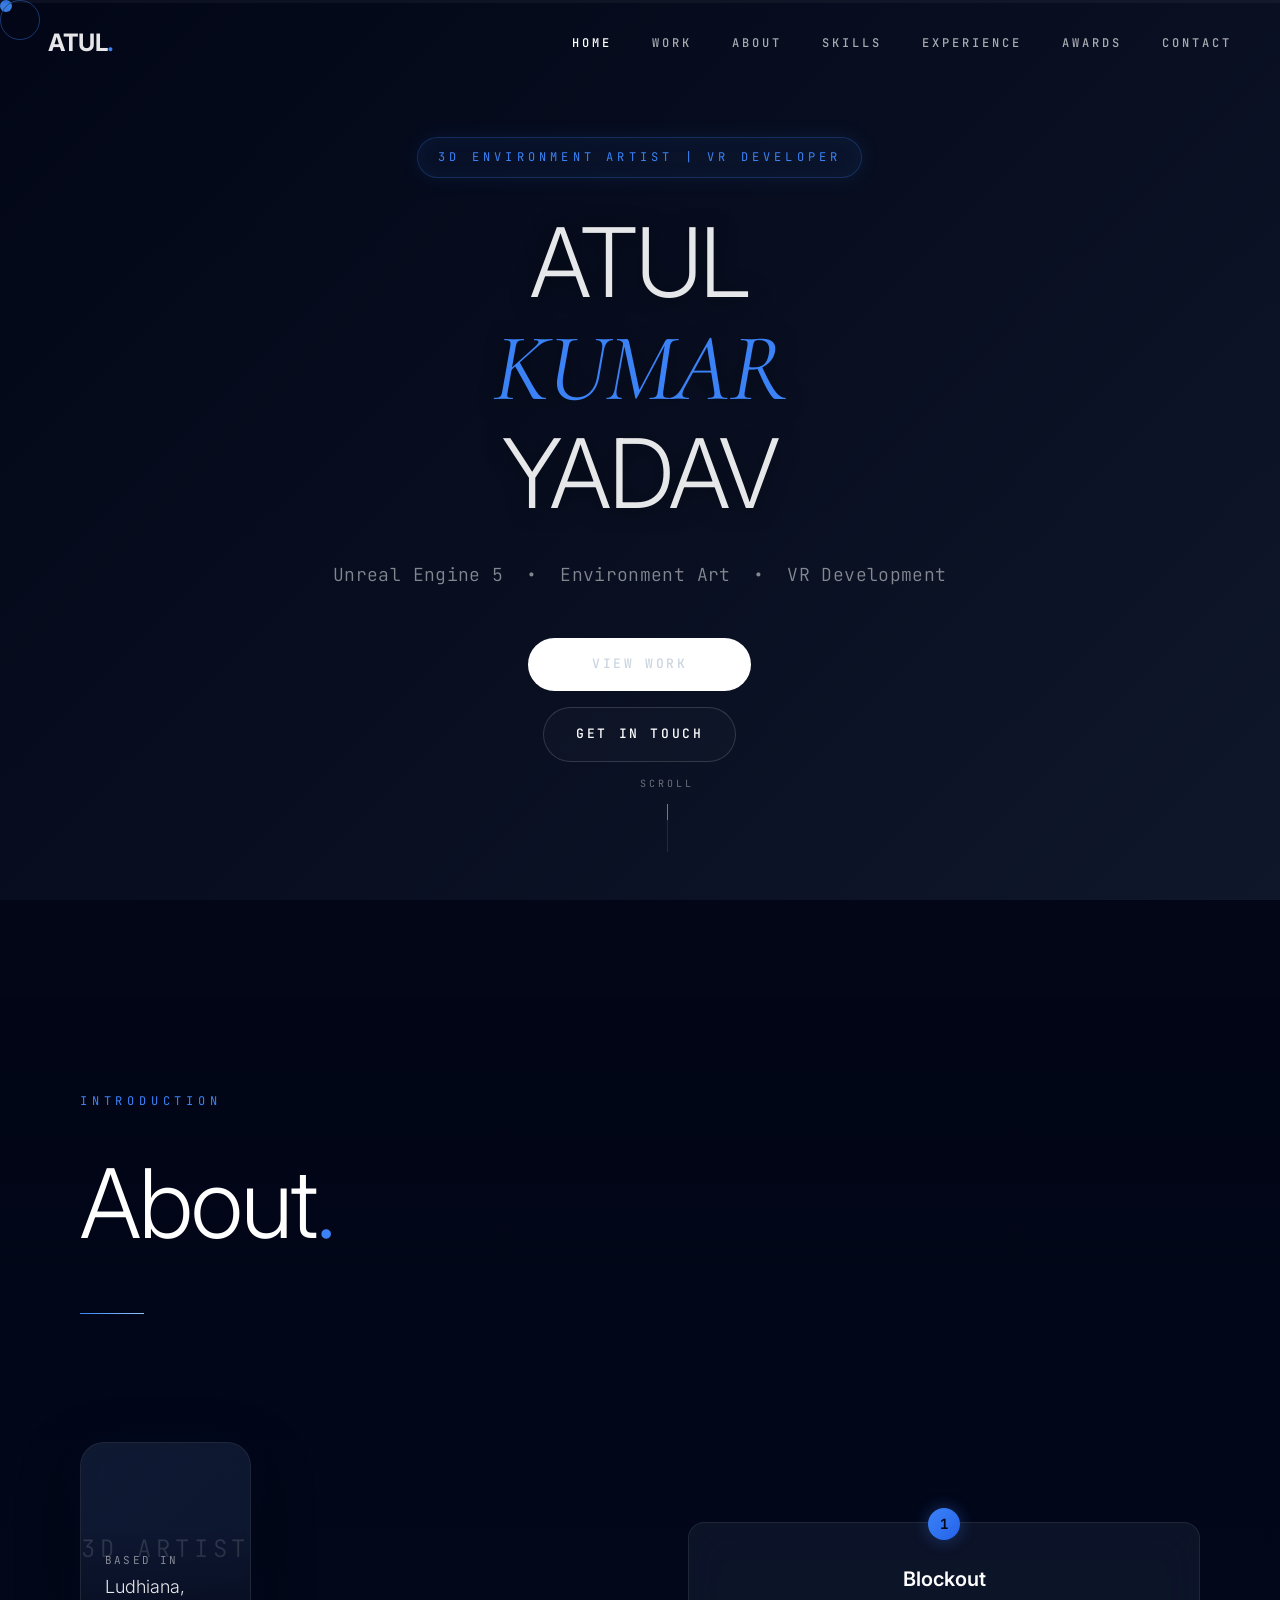
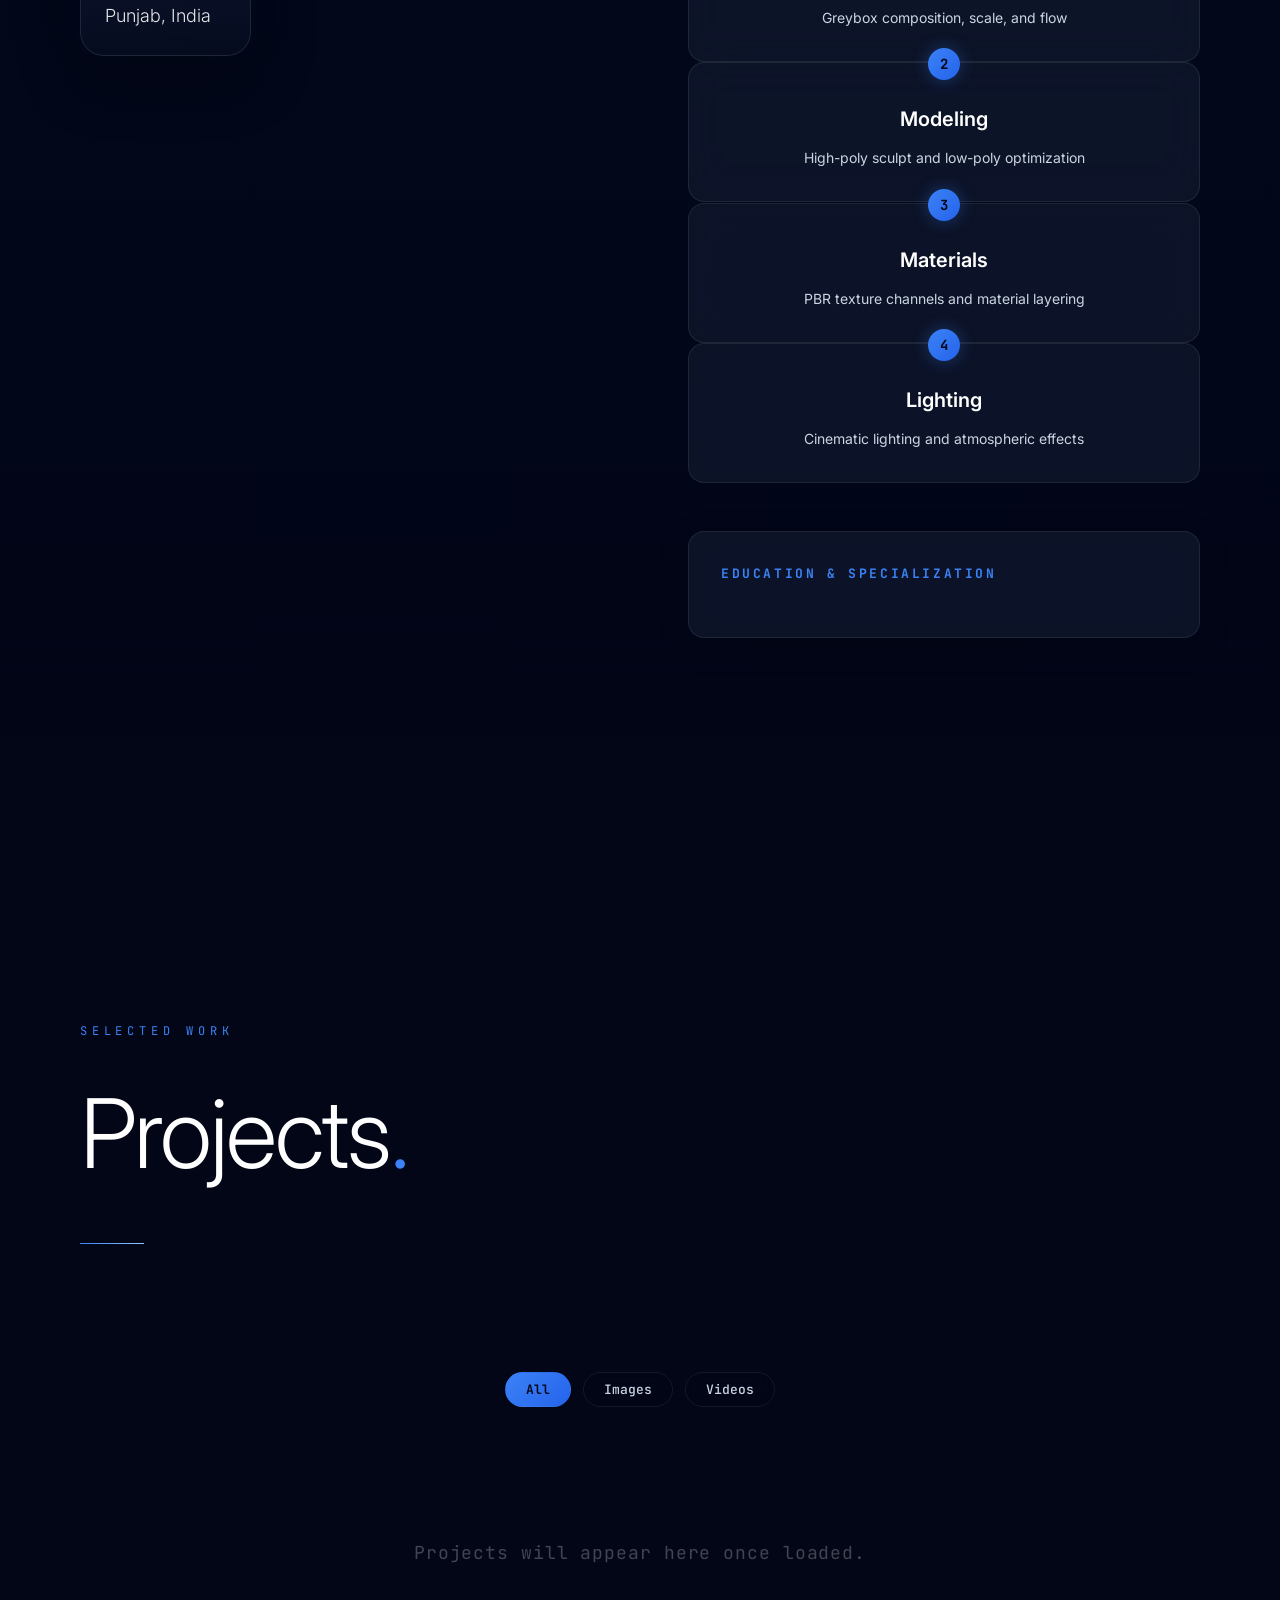
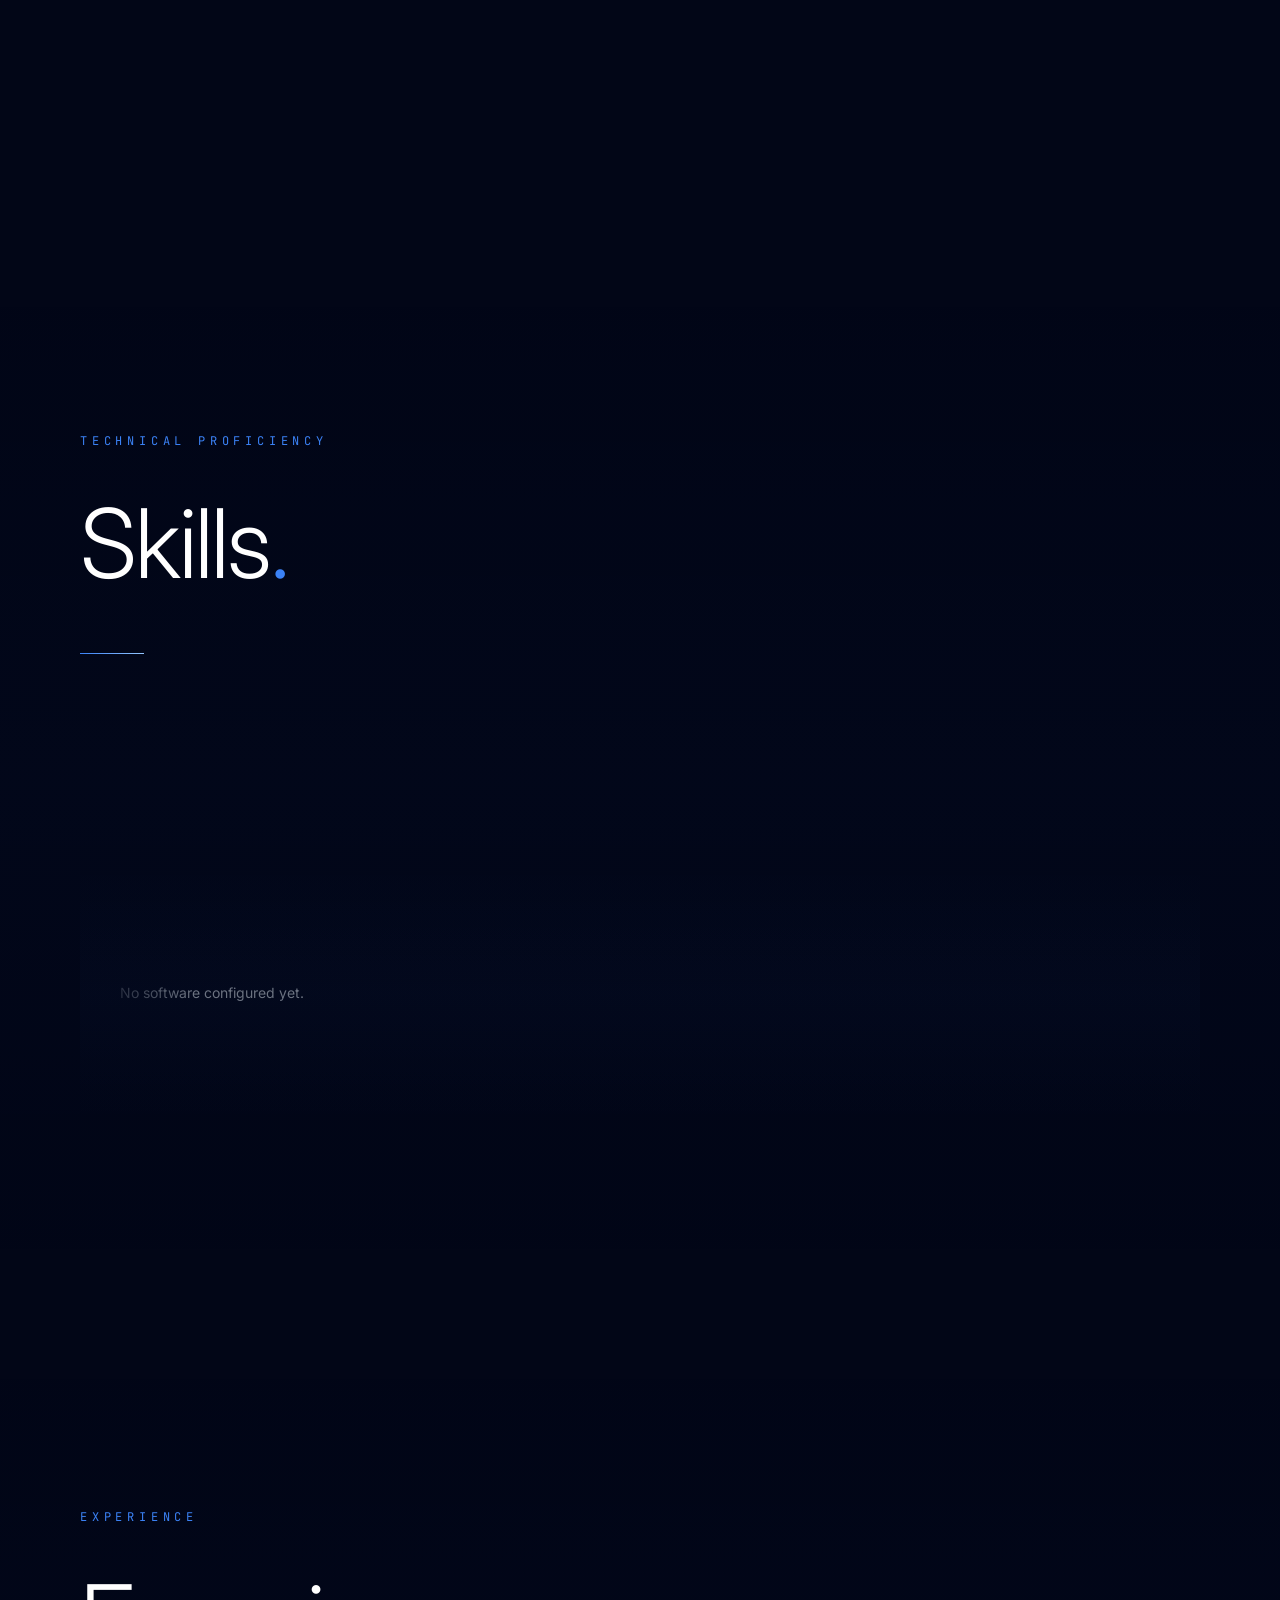
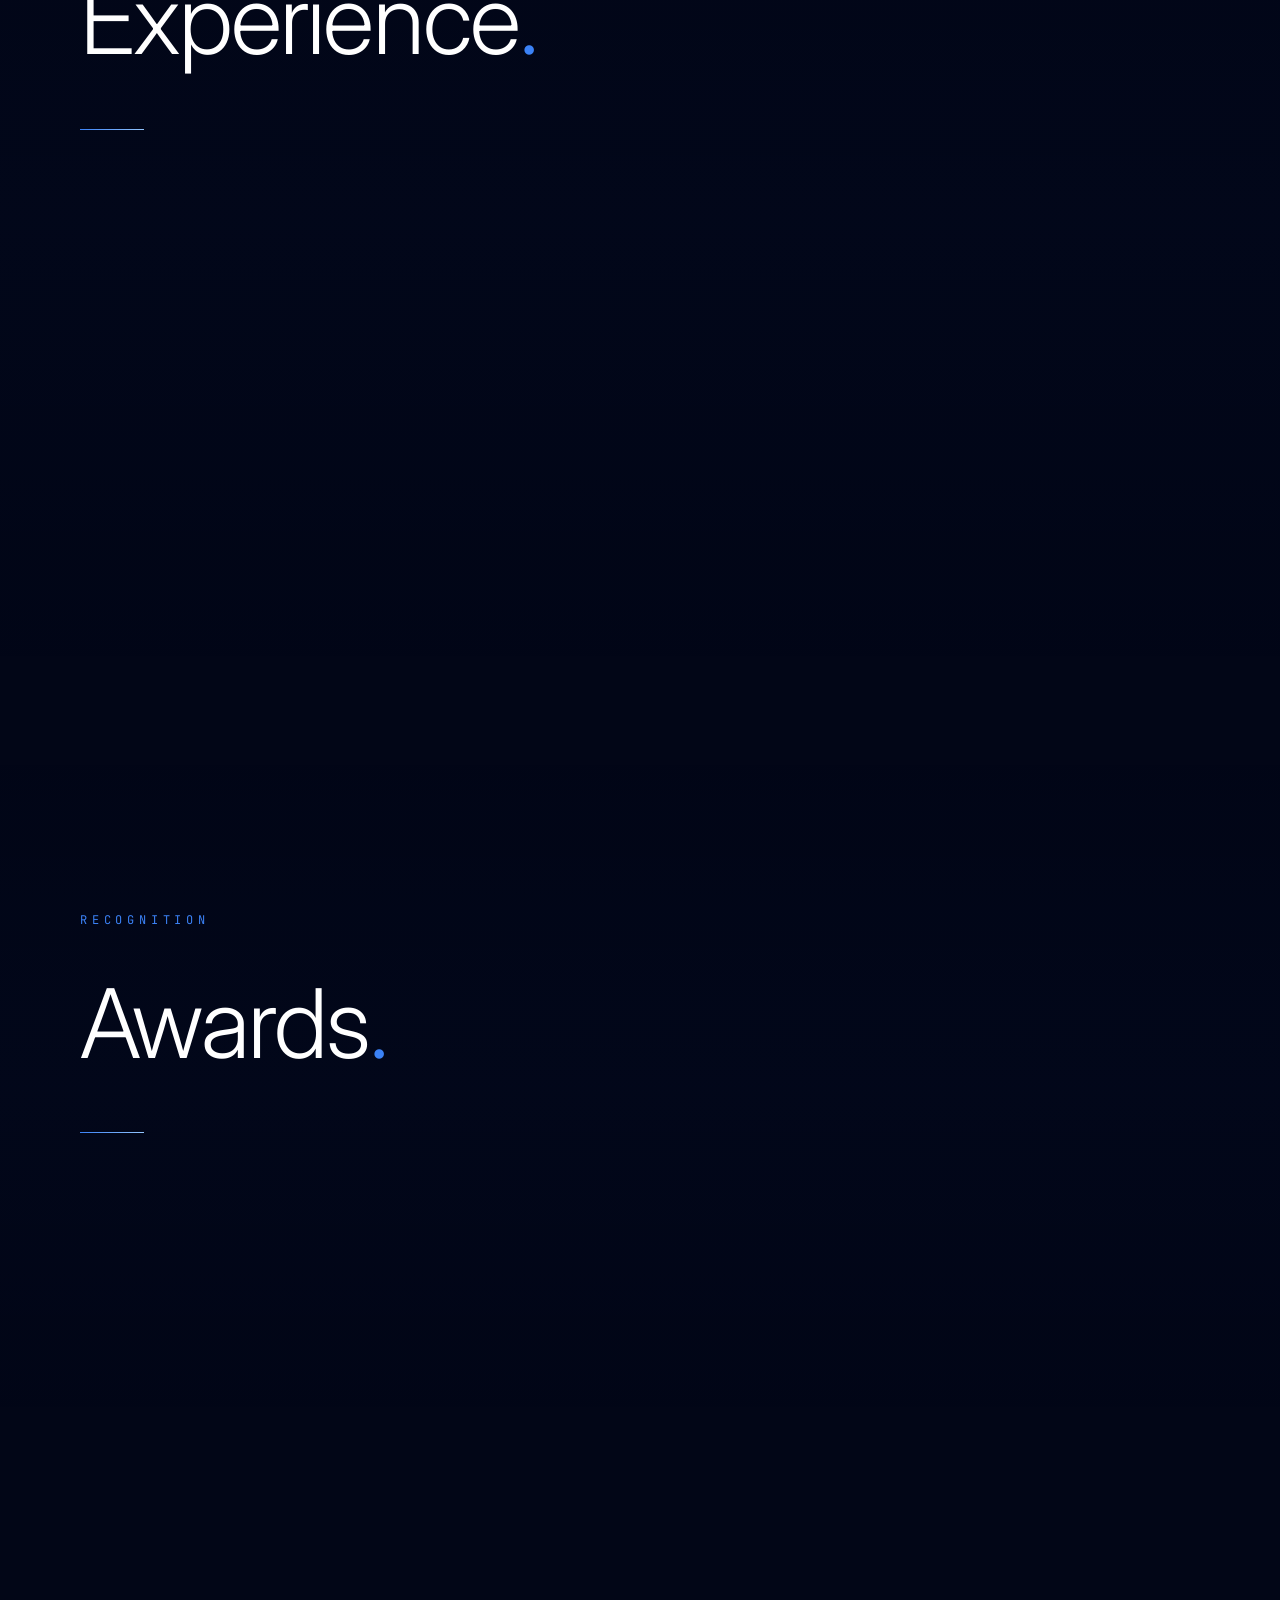
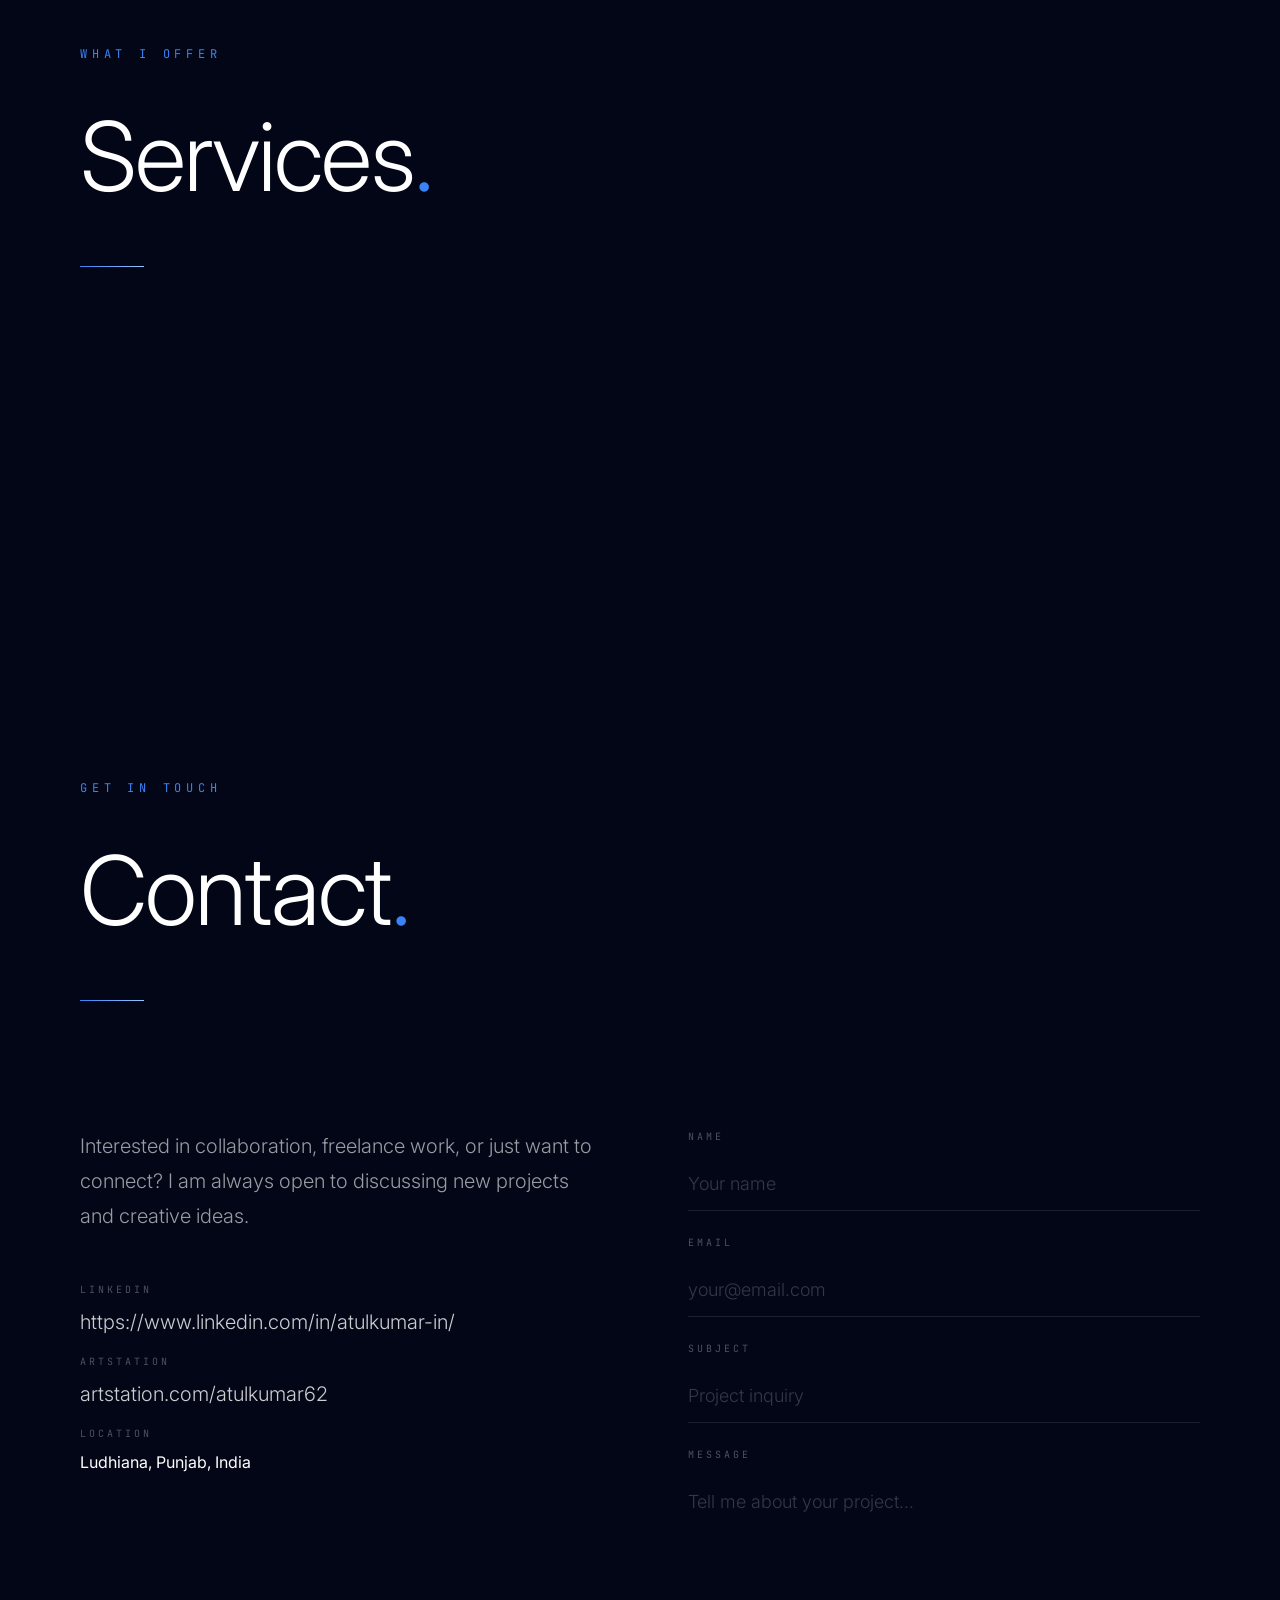
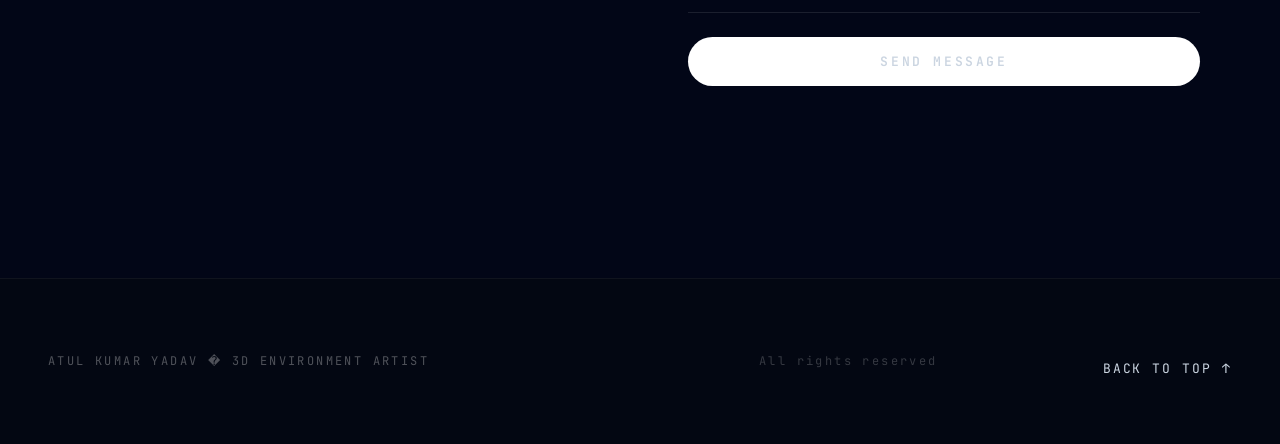
==== commit 8bd69f0a: "Fix LinkedIn link in contact details Updated LinkedIn link to display the full URL." ====
--- a/index.html
+++ b/index.html
@@ -264,7 +264,7 @@
                         <div class="contact-details">
                             <div class="contact-item">
                                 <p class="contact-label">LinkedIn</p>
-                                <a id="contact-linkedin" href="https://www.linkedin.com/in/atulkumar-in/" target="_blank" rel="noopener noreferrer" class="contact-link">linkedin.com/in/atulkumaryadav</a>
+                                <a id="contact-linkedin" href="https://www.linkedin.com/in/atulkumar-in/" target="_blank" rel="noopener noreferrer" class="contact-link">https://www.linkedin.com/in/atulkumar-in/</a>
                             </div>
                             <div class="contact-item">
                                 <p class="contact-label">ArtStation</p>
